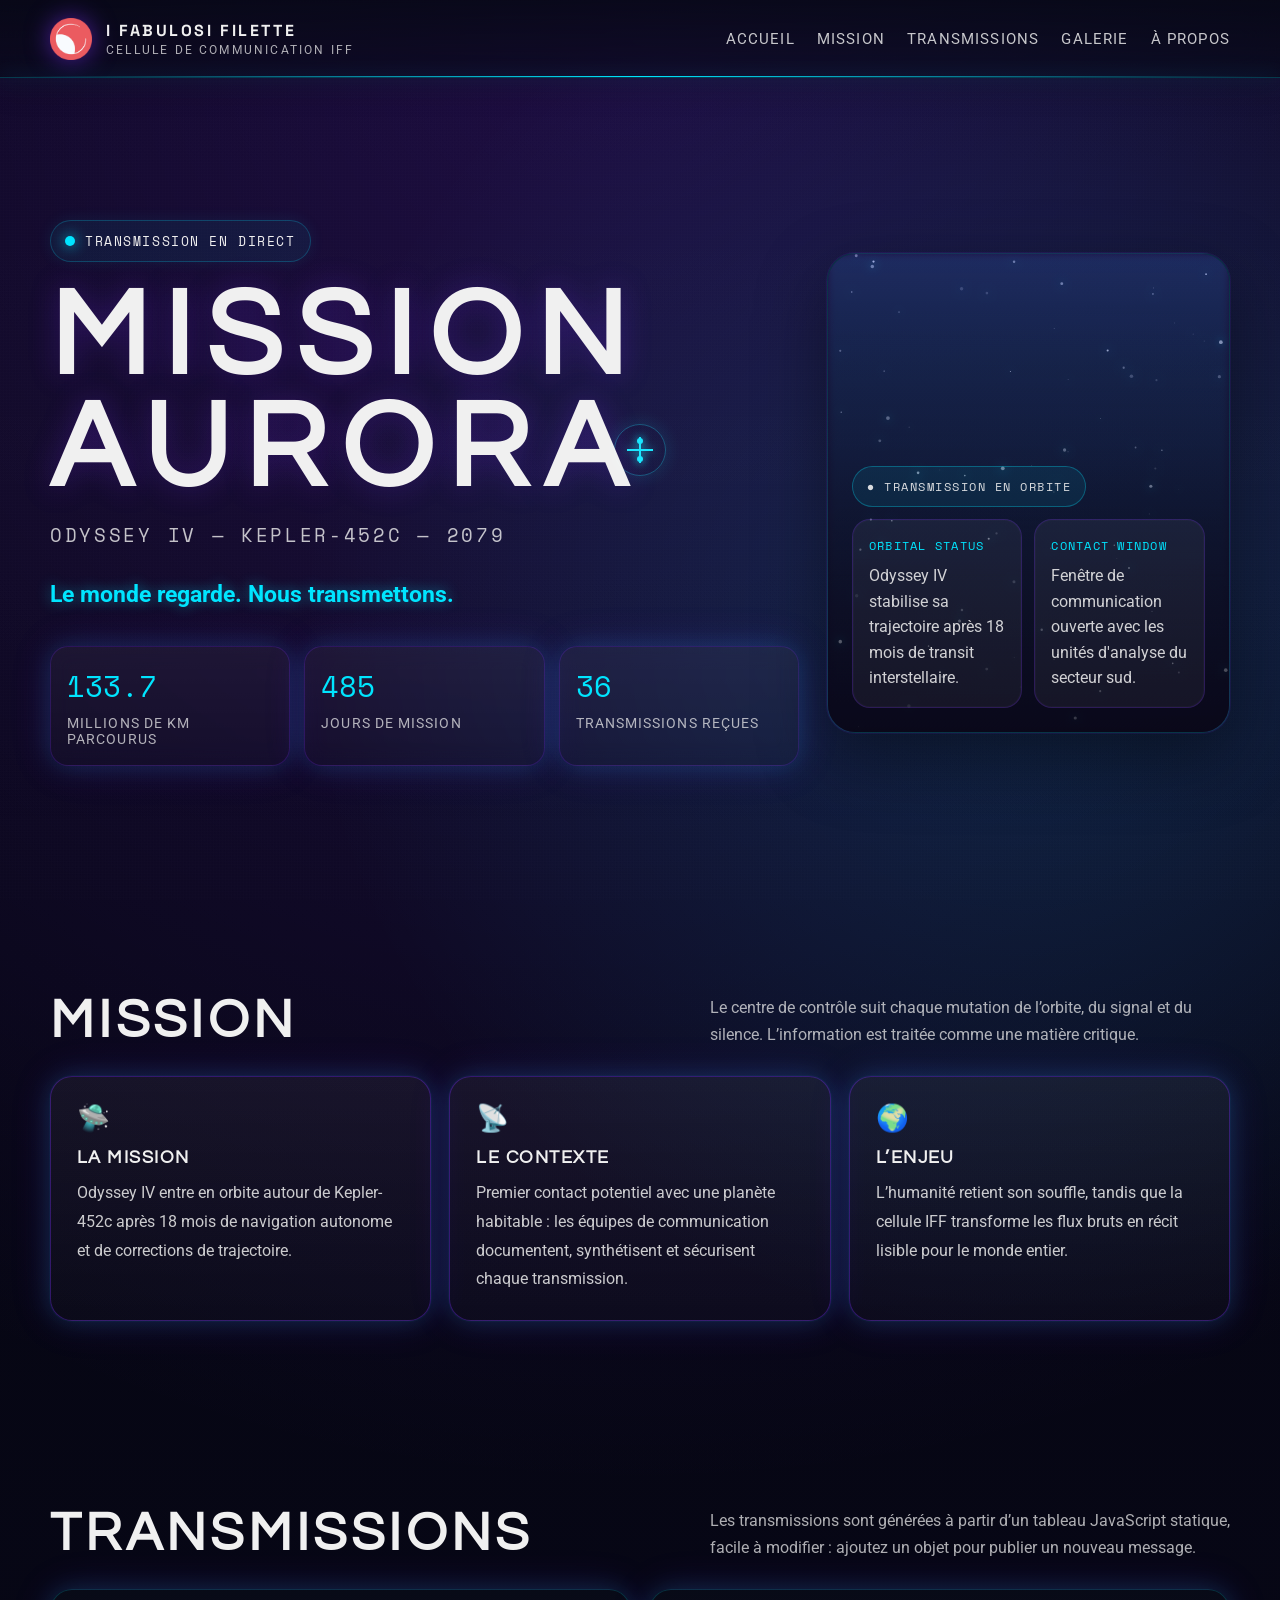
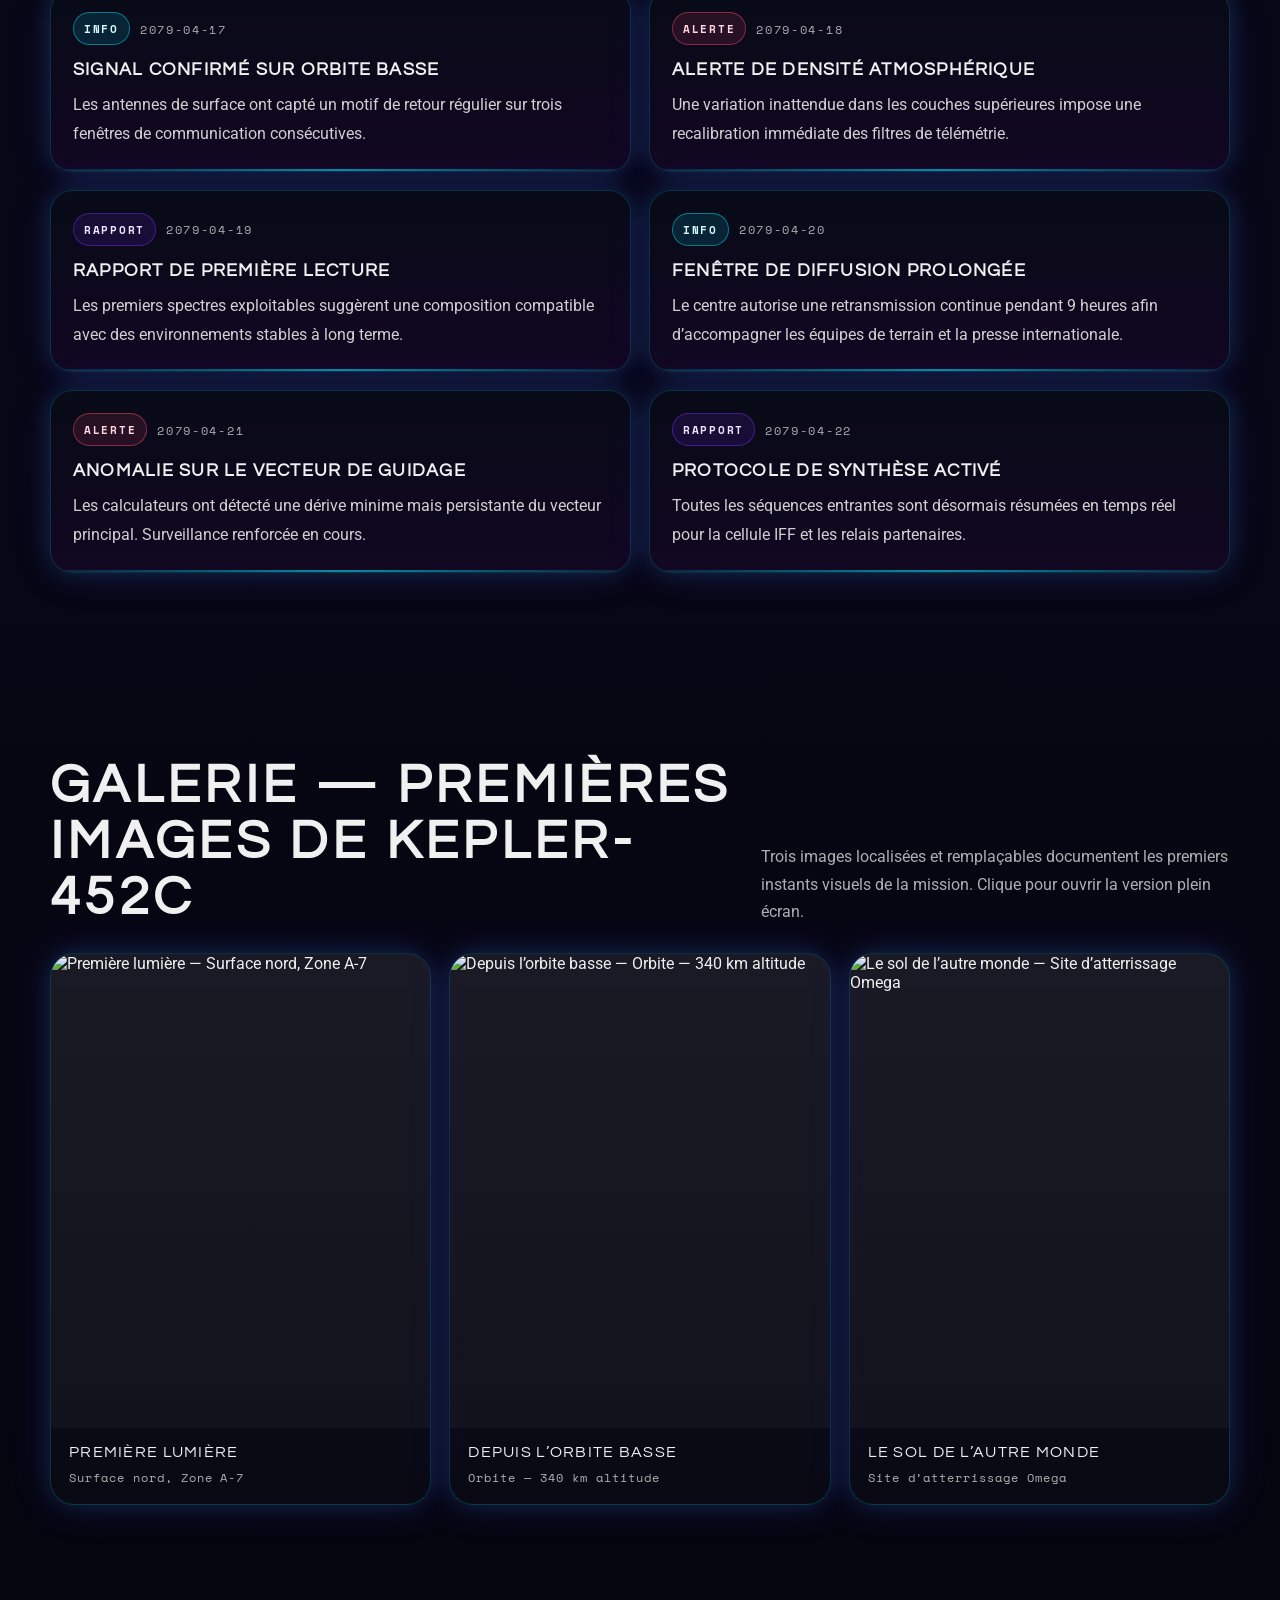
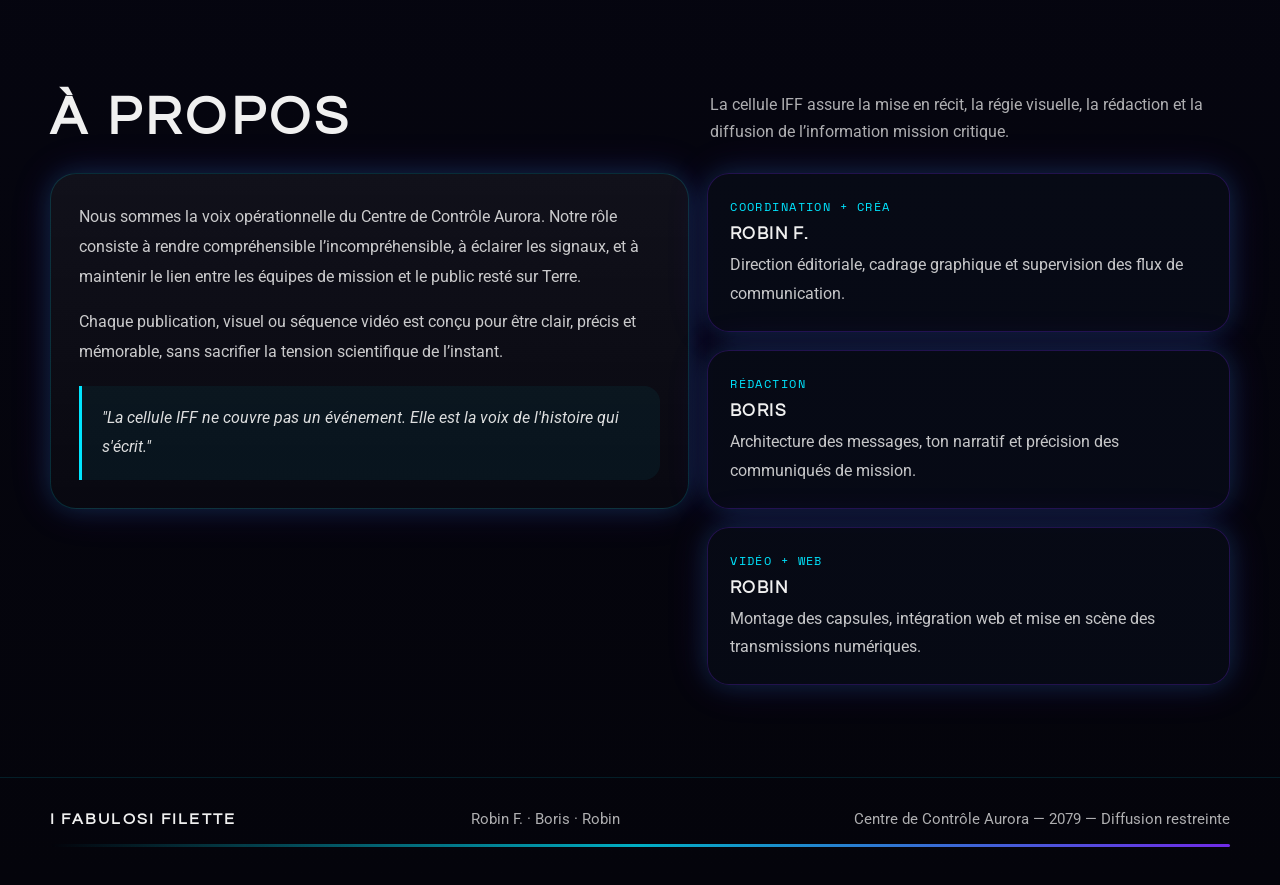
==== index.html @ 8ef279e8 "feat: ajouter une galerie d'images avec lightbox et tooltip" ====
<!DOCTYPE html>
<html lang="fr">
<head>
  <meta charset="UTF-8" />
  <meta name="viewport" content="width=device-width, initial-scale=1.0" />
  <title>I Fabulosi Filette | Cellule IFF</title>
  <meta name="description" content="Site officiel de la cellule IFF du Centre de Contrôle Aurora — Mission Odyssey IV, 2079." />
  <link rel="preconnect" href="https://fonts.googleapis.com" />
  <link rel="preconnect" href="https://fonts.gstatic.com" crossorigin />
  <link href="https://fonts.googleapis.com/css2?family=Roboto:wght@400;500;700;900&family=Space+Grotesk:wght@400;500;700&family=Space+Mono:wght@400;700&family=Questrial&display=swap" rel="stylesheet" />
  <link rel="stylesheet" href="style.css" />
  <link rel="icon" href="assets/logo_jaune.png" />
</head>
<body>
  <div class="ambient-orbits" aria-hidden="true"></div>
  <div class="cursor" aria-hidden="true"><div class="cursor-ring"></div><span></span></div>
  <div class="gallery-tooltip" id="galleryTooltip" aria-hidden="true"></div>

  <header class="site-header">
    <div class="container header-inner">
      <a class="brand" href="#accueil" aria-label="Retour à l'accueil">
        <img class="brand-logo" src="assets/logo_rose.png" alt="" aria-hidden="true" />
        <div class="brand-text">
          <strong>I Fabulosi Filette</strong>
          <span>Cellule de communication IFF</span>
        </div>
      </a>

      <button class="menu-toggle" id="menuToggle" aria-expanded="false" aria-controls="siteNav" aria-label="Ouvrir le menu">
        <span></span>
      </button>

      <nav class="nav" id="siteNav">
        <a href="#accueil">Accueil</a>
        <a href="#mission">Mission</a>
        <a href="#transmissions">Transmissions</a>
        <a href="#galerie">Galerie</a>
        <a href="#apropos">À propos</a>
      </nav>
    </div>
  </header>

  <main class="page">
    <section class="hero" id="accueil">
      <div class="container hero-grid">
        <div class="hero-copy scroll-reveal">
          <div class="eyebrow"><span class="live-dot" aria-hidden="true"></span> Transmission en direct</div>
          <h1>Mission Aurora</h1>
          <div class="hero-subtitle">Odyssey IV — Kepler-452c — 2079</div>
          <p class="typewriter"><strong id="typewriter">Le monde regarde. Nous transmettons.</strong></p>

          <div class="hero-stats" aria-label="Statistiques de mission">
            <article class="stat">
              <span class="value" data-count="142.8">0</span>
              <div class="label">Millions de km parcourus</div>
            </article>
            <article class="stat">
              <span class="value" data-count="518">0</span>
              <div class="label">Jours de mission</div>
            </article>
            <article class="stat">
              <span class="value" data-count="38">0</span>
              <div class="label">Transmissions reçues</div>
            </article>
          </div>
        </div>

        <aside class="hero-panel scroll-reveal" aria-label="Visualisation de mission">
          <canvas id="starsCanvas"></canvas>
          <div class="panel-overlay">
            <div class="panel-chip">● Transmission en orbite</div>
            <div class="panel-grid">
              <div class="panel-card">
                <span class="mini">ORBITAL STATUS</span>
                <p>Odyssey IV stabilise sa trajectoire après 18 mois de transit interstellaire.</p>
              </div>
              <div class="panel-card">
                <span class="mini">CONTACT WINDOW</span>
                <p>Fenêtre de communication ouverte avec les unités d'analyse du secteur sud.</p>
              </div>
            </div>
          </div>
        </aside>
      </div>
    </section>

    <section class="section" id="mission">
      <div class="container scroll-reveal">
        <div class="section-heading">
          <h2>Mission</h2>
          <p>Le centre de contrôle suit chaque mutation de l’orbite, du signal et du silence. L’information est traitée comme une matière critique.</p>
        </div>

        <div class="card-grid">
          <article class="card">
            <span class="icon" aria-hidden="true">🛸</span>
            <h3>La mission</h3>
            <p>Odyssey IV entre en orbite autour de Kepler-452c après 18 mois de navigation autonome et de corrections de trajectoire.</p>
          </article>
          <article class="card">
            <span class="icon" aria-hidden="true">📡</span>
            <h3>Le contexte</h3>
            <p>Premier contact potentiel avec une planète habitable : les équipes de communication documentent, synthétisent et sécurisent chaque transmission.</p>
          </article>
          <article class="card">
            <span class="icon" aria-hidden="true">🌍</span>
            <h3>L’enjeu</h3>
            <p>L’humanité retient son souffle, tandis que la cellule IFF transforme les flux bruts en récit lisible pour le monde entier.</p>
          </article>
        </div>
      </div>
    </section>

    <section class="section" id="transmissions">
      <div class="container scroll-reveal">
        <div class="section-heading">
          <h2>Transmissions</h2>
          <p>Les transmissions sont générées à partir d’un tableau JavaScript statique, facile à modifier : ajoutez un objet pour publier un nouveau message.</p>
        </div>

        <div class="transmissions-wrap" id="transmissionsList"></div>
      </div>
    </section>

    <section class="section" id="galerie">
      <div class="container scroll-reveal">
        <div class="section-heading">
          <h2>GALERIE — Premières images de Kepler-452c</h2>
          <p>Trois images localisées et remplaçables documentent les premiers instants visuels de la mission. Clique pour ouvrir la version plein écran.</p>
        </div>

        <div class="gallery-grid" id="galleryGrid"></div>
      </div>
    </section>

    <section class="section" id="apropos">
      <div class="container scroll-reveal">
        <div class="section-heading">
          <h2>À propos</h2>
          <p>La cellule IFF assure la mise en récit, la régie visuelle, la rédaction et la diffusion de l’information mission critique.</p>
        </div>

        <div class="about-grid">
          <div class="about-copy">
            <p>Nous sommes la voix opérationnelle du Centre de Contrôle Aurora. Notre rôle consiste à rendre compréhensible l’incompréhensible, à éclairer les signaux, et à maintenir le lien entre les équipes de mission et le public resté sur Terre.</p>
            <p>Chaque publication, visuel ou séquence vidéo est conçu pour être clair, précis et mémorable, sans sacrifier la tension scientifique de l’instant.</p>
            <div class="quote">"La cellule IFF ne couvre pas un événement. Elle est la voix de l'histoire qui s'écrit."</div>
          </div>

          <div class="member-grid">
            <article class="member">
              <span class="role">Coordination + Créa</span>
              <h3>Robin F.</h3>
              <p>Direction éditoriale, cadrage graphique et supervision des flux de communication.</p>
            </article>
            <article class="member">
              <span class="role">Rédaction</span>
              <h3>Boris</h3>
              <p>Architecture des messages, ton narratif et précision des communiqués de mission.</p>
            </article>
            <article class="member">
              <span class="role">Vidéo + Web</span>
              <h3>Robin</h3>
              <p>Montage des capsules, intégration web et mise en scène des transmissions numériques.</p>
            </article>
          </div>
        </div>
      </div>
    </section>

    <footer class="footer">
      <div class="container footer-inner">
        <strong>I Fabulosi Filette</strong>
        <p>Robin F. · Boris · Robin</p>
        <p>Centre de Contrôle Aurora — 2079 — Diffusion restreinte</p>
      </div>
      <div class="container"><div class="scanline" aria-hidden="true"></div></div>
    </footer>
  </main>

  <div class="lightbox" id="lightbox" aria-hidden="true" role="dialog" aria-modal="true" aria-label="Visionneuse de galerie">
    <button class="lightbox-close" id="lightboxClose" type="button" aria-label="Fermer la galerie">×</button>
    <button class="lightbox-nav lightbox-prev" id="lightboxPrev" type="button" aria-label="Image précédente">‹</button>
    <figure class="lightbox-content">
      <img id="lightboxImage" alt="" />
      <figcaption>
        <div class="lightbox-title" id="lightboxTitle"></div>
        <div class="lightbox-meta" id="lightboxMeta"></div>
      </figcaption>
    </figure>
    <button class="lightbox-nav lightbox-next" id="lightboxNext" type="button" aria-label="Image suivante">›</button>
  </div>

  <script src="script.js"></script>
</body>
</html>
---- style.css ----
:root {
  --bg: #050510;
  --bg-alt: #1a0a2e;
  --violet: #7b2fff;
  --cyan: #00e5ff;
  --red: #ff4d6d;
  --text: #f0f0f0;
  --muted: rgba(240, 240, 240, 0.72);
  --glass: rgba(10, 12, 28, 0.56);
  --border: rgba(123, 47, 255, 0.38);
  --shadow: 0 0 24px rgba(0, 229, 255, 0.14), 0 0 42px rgba(123, 47, 255, 0.16);
  --radius: 22px;
  --header-h: 78px;
  --font-title: "Quilon Regular", "Questrial", sans-serif;
  --font-hero: "Space Grotesk", sans-serif;
  --font-mono: "Space Mono", monospace;
  --font-body: "Roboto", sans-serif;
}

* {
  box-sizing: border-box;
}

html {
  scroll-behavior: smooth;
  scrollbar-color: rgba(255, 255, 255, 0.9) transparent;
  scrollbar-width: thin;
}

html::-webkit-scrollbar {
  width: 10px;
  height: 10px;
}

html::-webkit-scrollbar-track {
  background: transparent;
}

html::-webkit-scrollbar-thumb {
  background: rgba(255, 255, 255, 0.9);
  border-radius: 999px;
  border: 2px solid rgba(5, 5, 16, 0.55);
}

html::-webkit-scrollbar-thumb:hover {
  background: rgba(255, 255, 255, 1);
}

html.is-idle {
  scrollbar-color: transparent transparent;
}

html.is-idle::-webkit-scrollbar {
  width: 0;
  height: 0;
}

body {
  margin: 0;
  color: var(--text);
  font-family: var(--font-body);
  background:
    radial-gradient(circle at top, rgba(123, 47, 255, 0.22), transparent 36%),
    radial-gradient(circle at 80% 15%, rgba(0, 229, 255, 0.14), transparent 20%),
    linear-gradient(180deg, #050510 0%, #070716 46%, #04040b 100%);
  min-height: 100vh;
  overflow-x: hidden;
}

body::before {
  content: "";
  position: fixed;
  inset: 0;
  pointer-events: none;
  background-image: linear-gradient(rgba(255, 255, 255, 0.02) 1px, transparent 1px), linear-gradient(90deg, rgba(255, 255, 255, 0.02) 1px, transparent 1px);
  background-size: 100% 3px, 3px 100%;
  opacity: 0.12;
  mix-blend-mode: screen;
  z-index: 0;
}

body::after {
  content: "";
  position: fixed;
  inset: 0;
  pointer-events: none;
  background: linear-gradient(180deg, transparent 0%, rgba(255,255,255,0.025) 50%, transparent 100%);
  animation: scanline 8s linear infinite;
  opacity: 0.45;
  z-index: 1;
}

@keyframes scanline {
  from { transform: translateY(-24%); }
  to { transform: translateY(24%); }
}

a, button {
  color: inherit;
  font: inherit;
}

html,
body,
a,
button,
[role="button"],
input,
textarea,
select,
.gallery-card {
  cursor: none;
}

button {
  border: 0;
  background: none;
  cursor: pointer;
}

.page {
  position: relative;
  z-index: 2;
}

.ambient-orbits {
  position: fixed;
  inset: 0;
  pointer-events: none;
  overflow: hidden;
  z-index: 1;
}

.ambient-orbit {
  position: absolute;
  border-radius: 50%;
  border: 1px solid rgba(255, 255, 255, 0.2);
  background: radial-gradient(circle at 35% 35%, rgba(255, 255, 255, 0.95), rgba(123, 47, 255, 0.55) 45%, rgba(0, 229, 255, 0.16) 72%, transparent 74%);
  box-shadow: 0 0 24px rgba(255, 255, 255, 0.14), inset 0 0 16px rgba(255, 255, 255, 0.1);
  opacity: 0;
  transform: scale(0.6);
  transition: opacity 0.7s ease, transform 0.7s ease;
  animation: orbitDrift 12s ease-in-out infinite;
}

@keyframes orbitDrift {
  0%, 100% { transform: translateY(0) scale(0.94); }
  50% { transform: translateY(-14px) scale(1); }
}

.ambient-orbit.is-visible {
  opacity: 0.9;
  transform: scale(1);
}

.ambient-orbit.left {
  left: -6vw;
}

.ambient-orbit.right {
  right: -6vw;
}

.brand-logo {
  width: 42px;
  height: 42px;
  object-fit: contain;
  display: block;
  filter: drop-shadow(0 0 12px rgba(123, 47, 255, 0.55));
  flex: none;
}

.container {
  width: min(1180px, calc(100% - 32px));
  margin: 0 auto;
}

.site-header {
  position: fixed;
  top: 0;
  left: 0;
  right: 0;
  z-index: 20;
  height: var(--header-h);
  background: linear-gradient(180deg, rgba(6, 8, 20, 0.85), rgba(6, 8, 20, 0.55));
  backdrop-filter: blur(18px);
  border-bottom: 1px solid rgba(0, 229, 255, 0.22);
  box-shadow: 0 10px 30px rgba(0, 0, 0, 0.18);
}

.site-header::after {
  content: "";
  position: absolute;
  left: 0;
  right: 0;
  bottom: 0;
  height: 1px;
  background: linear-gradient(90deg, transparent, var(--cyan), transparent);
  box-shadow: 0 0 18px rgba(0, 229, 255, 0.6);
}

.header-inner {
  height: 100%;
  display: flex;
  align-items: center;
  justify-content: space-between;
  gap: 18px;
}

.brand {
  display: inline-flex;
  align-items: center;
  gap: 14px;
  text-decoration: none;
  min-width: 0;
}

.brand-mark {
  width: 42px;
  height: 42px;
  border-radius: 50%;
  display: grid;
  place-items: center;
  position: relative;
  background: radial-gradient(circle, rgba(0, 229, 255, 0.24), rgba(123, 47, 255, 0.2));
  box-shadow: var(--shadow);
  border: 1px solid rgba(0, 229, 255, 0.42);
  flex: none;
}

.brand-mark::before,
.brand-mark::after {
  content: "";
  position: absolute;
  background: var(--cyan);
  border-radius: 999px;
  box-shadow: 0 0 12px rgba(0, 229, 255, 0.72);
}

.brand-mark::before {
  width: 18px;
  height: 2px;
}

.brand-mark::after {
  width: 2px;
  height: 18px;
}

.brand-text {
  display: flex;
  flex-direction: column;
  gap: 2px;
  min-width: 0;
}

.brand-text strong {
  font-family: var(--font-hero);
  font-size: 1rem;
  letter-spacing: 0.16em;
  text-transform: uppercase;
  white-space: nowrap;
}

.brand-text span {
  font-size: 0.76rem;
  color: var(--muted);
  letter-spacing: 0.18em;
  text-transform: uppercase;
  white-space: nowrap;
}

.nav {
  display: flex;
  align-items: center;
  gap: 22px;
}

.nav a {
  text-decoration: none;
  color: rgba(240, 240, 240, 0.82);
  font-size: 0.92rem;
  letter-spacing: 0.08em;
  text-transform: uppercase;
  position: relative;
  padding: 8px 0;
}

.nav a::after {
  content: "";
  position: absolute;
  left: 0;
  bottom: 2px;
  width: 100%;
  height: 1px;
  transform: scaleX(0);
  transform-origin: left;
  background: linear-gradient(90deg, var(--cyan), var(--violet));
  transition: transform 0.25s ease;
}

.nav a:hover::after,
.nav a:focus-visible::after {
  transform: scaleX(1);
}

.nav a:hover,
.nav a:focus-visible {
  color: var(--text);
}

.menu-toggle {
  display: none;
  width: 46px;
  height: 46px;
  border-radius: 14px;
  border: 1px solid rgba(0, 229, 255, 0.22);
  background: rgba(255, 255, 255, 0.04);
  position: relative;
  flex: none;
}

.menu-toggle span,
.menu-toggle span::before,
.menu-toggle span::after {
  position: absolute;
  left: 50%;
  width: 18px;
  height: 2px;
  margin-left: -9px;
  background: var(--text);
  border-radius: 999px;
  transition: transform 0.25s ease, opacity 0.25s ease, top 0.25s ease;
}

.menu-toggle span { top: 50%; transform: translateY(-50%); }
.menu-toggle span::before { content: ""; top: -6px; }
.menu-toggle span::after { content: ""; top: 6px; }

.menu-toggle[aria-expanded="true"] span { background: transparent; }
.menu-toggle[aria-expanded="true"] span::before { top: 0; transform: rotate(45deg); }
.menu-toggle[aria-expanded="true"] span::after { top: 0; transform: rotate(-45deg); }

main {
  padding-top: var(--header-h);
}

section {
  position: relative;
}

.hero {
  min-height: calc(100vh - var(--header-h));
  display: grid;
  align-items: center;
  padding: 48px 0 40px;
  overflow: hidden;
}

.hero-grid {
  display: grid;
  grid-template-columns: minmax(0, 1.3fr) minmax(280px, 0.7fr);
  gap: 28px;
  align-items: center;
}

.hero-copy {
  position: relative;
  padding: 18px 0;
}

.eyebrow {
  display: inline-flex;
  align-items: center;
  gap: 10px;
  padding: 10px 14px;
  border-radius: 999px;
  border: 1px solid rgba(0, 229, 255, 0.22);
  background: rgba(0, 229, 255, 0.06);
  box-shadow: 0 0 16px rgba(0, 229, 255, 0.08);
  font-family: var(--font-mono);
  font-size: 0.82rem;
  letter-spacing: 0.12em;
  text-transform: uppercase;
}

.live-dot {
  width: 10px;
  height: 10px;
  border-radius: 50%;
  background: var(--cyan);
  box-shadow: 0 0 14px rgba(0, 229, 255, 0.9);
  animation: pulse 1.2s infinite;
}

@keyframes pulse {
  0%, 100% { transform: scale(0.95); opacity: 0.7; }
  50% { transform: scale(1.15); opacity: 1; }
}

h1 {
  margin: 20px 0 14px;
  font-family: var(--font-title);
  font-size: clamp(3.5rem, 11vw, 7.6rem);
  line-height: 0.92;
  letter-spacing: 0.12em;
  text-transform: uppercase;
  text-wrap: balance;
  text-shadow: 0 0 30px rgba(123, 47, 255, 0.26);
}

.hero-subtitle {
  font-family: var(--font-mono);
  font-size: clamp(0.95rem, 2.2vw, 1.2rem);
  color: rgba(240, 240, 240, 0.8);
  letter-spacing: 0.14em;
  text-transform: uppercase;
}

.typewriter {
  margin: 26px 0 0;
  max-width: 620px;
  font-size: clamp(1.1rem, 2vw, 1.45rem);
  line-height: 1.7;
  color: rgba(240, 240, 240, 0.92);
}

.typewriter strong {
  color: var(--cyan);
  text-shadow: 0 0 14px rgba(0, 229, 255, 0.45);
}

.hero-stats {
  display: grid;
  grid-template-columns: repeat(3, minmax(0, 1fr));
  gap: 14px;
  margin-top: 32px;
}

.stat {
  padding: 18px 16px;
  border-radius: 18px;
  background: linear-gradient(180deg, rgba(255,255,255,0.05), rgba(255,255,255,0.02));
  border: 1px solid rgba(123, 47, 255, 0.22);
  box-shadow: var(--shadow);
  backdrop-filter: blur(10px);
}

.stat .value {
  font-family: var(--font-mono);
  font-size: clamp(1.3rem, 3vw, 1.8rem);
  color: var(--cyan);
  margin-bottom: 8px;
  display: block;
}

.stat .label {
  font-size: 0.85rem;
  color: var(--muted);
  text-transform: uppercase;
  letter-spacing: 0.08em;
}

.hero-panel {
  position: relative;
  min-height: 480px;
  border-radius: 28px;
  overflow: hidden;
  border: 1px solid rgba(0, 229, 255, 0.18);
  background: linear-gradient(180deg, rgba(8, 9, 21, 0.82), rgba(26, 10, 46, 0.74));
  box-shadow: 0 0 0 1px rgba(123, 47, 255, 0.1), 0 24px 70px rgba(0, 0, 0, 0.4);
}

.hero-panel canvas {
  position: absolute;
  inset: 0;
  width: 100%;
  height: 100%;
}

.panel-overlay {
  position: absolute;
  inset: 0;
  display: grid;
  align-content: end;
  padding: 24px;
  background: linear-gradient(180deg, transparent 0%, rgba(5, 5, 16, 0.16) 40%, rgba(5,5,16,0.72) 100%);
}

.panel-chip {
  justify-self: start;
  padding: 10px 14px;
  border-radius: 999px;
  background: rgba(0, 229, 255, 0.08);
  border: 1px solid rgba(0, 229, 255, 0.3);
  font-family: var(--font-mono);
  text-transform: uppercase;
  letter-spacing: 0.12em;
  font-size: 0.78rem;
  color: rgba(240, 240, 240, 0.9);
  margin-bottom: 12px;
}

.panel-grid {
  display: grid;
  grid-template-columns: repeat(2, minmax(0, 1fr));
  gap: 12px;
}

.panel-card {
  border-radius: 18px;
  padding: 16px;
  background: rgba(255, 255, 255, 0.05);
  border: 1px solid rgba(123, 47, 255, 0.22);
  box-shadow: inset 0 0 0 1px rgba(255,255,255,0.02);
}

.panel-card .mini {
  font-family: var(--font-mono);
  font-size: 0.78rem;
  color: var(--cyan);
  display: block;
  margin-bottom: 8px;
  letter-spacing: 0.1em;
}

.panel-card p {
  margin: 0;
  line-height: 1.6;
  color: rgba(240, 240, 240, 0.86);
}

.section {
  padding: 92px 0;
}

.section-heading {
  display: flex;
  align-items: end;
  justify-content: space-between;
  gap: 20px;
  margin-bottom: 28px;
}

.section-heading h2 {
  margin: 0;
  font-family: var(--font-title);
  font-size: clamp(2rem, 5vw, 3.4rem);
  letter-spacing: 0.08em;
  text-transform: uppercase;
}

.section-heading p {
  margin: 0;
  max-width: 520px;
  color: var(--muted);
  line-height: 1.7;
}

.gallery-grid {
  display: grid;
  gap: 18px;
  grid-template-columns: repeat(3, minmax(0, 1fr));
}

.gallery-card {
  text-decoration: none;
  color: inherit;
  display: block;
  border-radius: 24px;
  overflow: hidden;
  border: 1px solid rgba(0, 229, 255, 0.18);
  background: linear-gradient(180deg, rgba(255,255,255,0.05), rgba(255,255,255,0.02));
  box-shadow: var(--shadow);
  transition: transform 0.28s ease, border-color 0.28s ease, box-shadow 0.28s ease;
}

.gallery-card.is-magnetic {
  will-change: transform;
}

.gallery-card:hover {
  transform: translateY(-6px);
  border-color: rgba(0, 229, 255, 0.52);
  box-shadow: 0 0 0 1px rgba(0, 229, 255, 0.14), 0 22px 42px rgba(0, 229, 255, 0.1), 0 20px 50px rgba(123, 47, 255, 0.22);
}

.gallery-media {
  position: relative;
  aspect-ratio: 4 / 5;
  overflow: hidden;
  background: rgba(255, 255, 255, 0.03);
}

.gallery-media img {
  width: 100%;
  height: 100%;
  object-fit: cover;
  display: block;
  transform: scale(1);
  transition: transform 0.4s ease;
}

.gallery-card:hover .gallery-media img {
  transform: scale(1.05);
}

.gallery-caption {
  padding: 16px 18px 18px;
}

.gallery-short {
  display: block;
  font-family: var(--font-title);
  letter-spacing: 0.08em;
  text-transform: uppercase;
  font-size: 1rem;
  margin-bottom: 8px;
}

.gallery-mini {
  font-family: var(--font-mono);
  font-size: 0.76rem;
  letter-spacing: 0.08em;
  color: rgba(240, 240, 240, 0.72);
  line-height: 1.5;
}

.gallery-tooltip {
  position: fixed;
  left: 0;
  top: 0;
  z-index: 75;
  pointer-events: none;
  padding: 10px 12px;
  border-radius: 14px;
  border: 1px solid rgba(0, 229, 255, 0.28);
  background: rgba(5, 5, 16, 0.9);
  color: var(--text);
  font-family: var(--font-mono);
  font-size: 0.72rem;
  letter-spacing: 0.1em;
  text-transform: uppercase;
  box-shadow: 0 0 22px rgba(0, 229, 255, 0.16), 0 0 32px rgba(123, 47, 255, 0.14);
  opacity: 0;
  transform: translate(14px, 14px) scale(0.96);
  transition: opacity 0.18s ease, transform 0.18s ease;
  white-space: nowrap;
}

.gallery-tooltip::before {
  content: "";
  position: absolute;
  left: 12px;
  top: 50%;
  width: 8px;
  height: 8px;
  transform: translateY(-50%) rotate(45deg);
  background: rgba(5, 5, 16, 0.9);
  border-left: 1px solid rgba(0, 229, 255, 0.28);
  border-bottom: 1px solid rgba(0, 229, 255, 0.28);
}

.gallery-tooltip.is-visible {
  opacity: 1;
  transform: translate(14px, 14px) scale(1);
}

.lightbox {
  position: fixed;
  inset: 0;
  z-index: 80;
  background: rgba(3, 4, 10, 0.92);
  backdrop-filter: blur(10px);
  display: grid;
  grid-template-columns: 72px minmax(0, 1fr) 72px;
  align-items: center;
  gap: 12px;
  padding: 18px;
  opacity: 0;
  pointer-events: none;
  transition: opacity 0.22s ease;
}

.lightbox.is-open {
  opacity: 1;
  pointer-events: auto;
}

.lightbox::before {
  content: "";
  position: absolute;
  inset: 0;
  background:
    radial-gradient(circle at 20% 20%, rgba(0, 229, 255, 0.08), transparent 22%),
    radial-gradient(circle at 80% 30%, rgba(123, 47, 255, 0.1), transparent 24%);
  pointer-events: none;
}

.lightbox-content {
  position: relative;
  margin: 0;
  justify-self: center;
  width: min(100%, 980px);
  max-height: 92vh;
  display: grid;
  gap: 14px;
  z-index: 1;
}

.lightbox-content img {
  width: 100%;
  max-height: 76vh;
  object-fit: contain;
  display: block;
  border-radius: 24px;
  border: 1px solid rgba(0, 229, 255, 0.18);
  background: rgba(5, 5, 16, 0.92);
  box-shadow: 0 0 40px rgba(0, 0, 0, 0.45);
}

.lightbox-content figcaption {
  padding: 0 8px;
  color: var(--text);
}

.lightbox-title {
  font-family: var(--font-title);
  text-transform: uppercase;
  letter-spacing: 0.08em;
  font-size: clamp(1.3rem, 3vw, 2rem);
  margin-bottom: 8px;
}

.lightbox-meta {
  font-family: var(--font-mono);
  color: rgba(240, 240, 240, 0.84);
  line-height: 1.7;
  white-space: pre-line;
}

.lightbox-close,
.lightbox-nav {
  position: relative;
  z-index: 1;
  width: 56px;
  height: 56px;
  border-radius: 999px;
  border: 1px solid rgba(255, 255, 255, 0.16);
  background: rgba(255, 255, 255, 0.06);
  color: var(--text);
  display: grid;
  place-items: center;
  font-size: 2rem;
  line-height: 1;
  box-shadow: var(--shadow);
  transition: transform 0.2s ease, border-color 0.2s ease, background 0.2s ease;
}

.lightbox-close:hover,
.lightbox-nav:hover {
  transform: scale(1.05);
  border-color: rgba(0, 229, 255, 0.5);
  background: rgba(0, 229, 255, 0.12);
}

.lightbox-close {
  position: absolute;
  top: 18px;
  right: 18px;
  width: 48px;
  height: 48px;
  font-size: 2.1rem;
}

.lightbox-prev {
  justify-self: end;
}

.lightbox-next {
  justify-self: start;
}

.card-grid {
  display: grid;
  gap: 18px;
  grid-template-columns: repeat(3, minmax(0, 1fr));
}

.card {
  position: relative;
  padding: 26px;
  border-radius: var(--radius);
  background: linear-gradient(180deg, rgba(255,255,255,0.05), rgba(255,255,255,0.02));
  border: 1px solid rgba(123, 47, 255, 0.34);
  box-shadow: 0 0 0 1px rgba(0, 229, 255, 0.04), var(--shadow);
  overflow: hidden;
  transition: transform 0.28s ease, border-color 0.28s ease, box-shadow 0.28s ease;
}

.card::before {
  content: "";
  position: absolute;
  inset: 0;
  background: radial-gradient(circle at top right, rgba(0, 229, 255, 0.12), transparent 34%);
  opacity: 0;
  transition: opacity 0.28s ease;
}

.card:hover {
  transform: translateY(-6px);
  border-color: rgba(0, 229, 255, 0.4);
  box-shadow: 0 0 0 1px rgba(0, 229, 255, 0.12), 0 20px 42px rgba(0, 229, 255, 0.08), 0 20px 50px rgba(123, 47, 255, 0.24);
}

.card:hover::before {
  opacity: 1;
}

.card .icon {
  font-size: 1.65rem;
  margin-bottom: 14px;
  display: inline-block;
}

.card h3 {
  margin: 0 0 12px;
  font-family: var(--font-title);
  letter-spacing: 0.08em;
  text-transform: uppercase;
  font-size: 1.15rem;
}

.card p {
  margin: 0;
  line-height: 1.8;
  color: rgba(240, 240, 240, 0.84);
}

.transmissions-wrap {
  display: grid;
  gap: 18px;
  grid-template-columns: repeat(2, minmax(0, 1fr));
}

.transmission {
  padding: 22px;
  border-radius: 22px;
  border: 1px solid rgba(0, 229, 255, 0.18);
  background: linear-gradient(180deg, rgba(9, 12, 24, 0.88), rgba(20, 8, 36, 0.86));
  box-shadow: var(--shadow);
  position: relative;
  overflow: hidden;
  transition: transform 0.28s ease, border-color 0.28s ease;
}

.transmission:hover {
  transform: translateY(-4px);
  border-color: rgba(0, 229, 255, 0.42);
}

.transmission::after {
  content: "";
  position: absolute;
  inset: auto -12% 0 -12%;
  height: 2px;
  background: linear-gradient(90deg, transparent, rgba(0, 229, 255, 0.85), transparent);
  opacity: 0.7;
}

.meta-line {
  display: flex;
  flex-wrap: wrap;
  gap: 10px;
  align-items: center;
  margin-bottom: 16px;
  font-family: var(--font-mono);
  font-size: 0.76rem;
  letter-spacing: 0.14em;
  text-transform: uppercase;
  color: rgba(240, 240, 240, 0.7);
}

.badge {
  padding: 7px 10px;
  border-radius: 999px;
  border: 1px solid transparent;
  font-size: 0.7rem;
  font-weight: 700;
}

.badge.alert {
  color: #ffd6de;
  border-color: rgba(255, 77, 109, 0.45);
  background: rgba(255, 77, 109, 0.12);
}

.badge.info {
  color: #d3fbff;
  border-color: rgba(0, 229, 255, 0.45);
  background: rgba(0, 229, 255, 0.12);
}

.badge.report {
  color: #f0e5ff;
  border-color: rgba(123, 47, 255, 0.45);
  background: rgba(123, 47, 255, 0.12);
}

.transmission h3 {
  margin: 0 0 12px;
  font-family: var(--font-title);
  letter-spacing: 0.07em;
  text-transform: uppercase;
  font-size: 1.1rem;
}

.transmission p {
  margin: 0;
  line-height: 1.8;
  color: rgba(240, 240, 240, 0.86);
}

.about-grid {
  display: grid;
  gap: 18px;
  grid-template-columns: minmax(0, 1.1fr) minmax(0, 0.9fr);
  align-items: start;
}

.about-copy {
  padding: 28px;
  border-radius: 26px;
  background: linear-gradient(180deg, rgba(255,255,255,0.05), rgba(255,255,255,0.02));
  border: 1px solid rgba(0, 229, 255, 0.16);
  box-shadow: var(--shadow);
}

.about-copy p {
  margin: 0 0 16px;
  color: rgba(240, 240, 240, 0.84);
  line-height: 1.85;
}

.quote {
  margin-top: 20px;
  padding: 18px 20px;
  border-left: 3px solid var(--cyan);
  border-radius: 0 16px 16px 0;
  background: rgba(0, 229, 255, 0.05);
  font-style: italic;
  color: rgba(240, 240, 240, 0.92);
  line-height: 1.8;
}

.member-grid {
  display: grid;
  gap: 18px;
}

.member {
  padding: 22px;
  border-radius: 22px;
  background: rgba(8, 12, 24, 0.76);
  border: 1px solid rgba(123, 47, 255, 0.24);
  box-shadow: var(--shadow);
}

.member .role {
  display: inline-block;
  margin-bottom: 10px;
  font-family: var(--font-mono);
  font-size: 0.75rem;
  letter-spacing: 0.12em;
  text-transform: uppercase;
  color: var(--cyan);
}

.member h3 {
  margin: 0 0 8px;
  font-family: var(--font-title);
  letter-spacing: 0.08em;
  text-transform: uppercase;
  font-size: 1.08rem;
}

.member p {
  margin: 0;
  color: rgba(240, 240, 240, 0.82);
  line-height: 1.8;
}

.footer {
  padding: 26px 0 38px;
  border-top: 1px solid rgba(0, 229, 255, 0.12);
  position: relative;
}

.footer-inner {
  display: flex;
  align-items: center;
  justify-content: space-between;
  gap: 18px;
  flex-wrap: wrap;
  padding-top: 6px;
}

.footer strong {
  font-family: var(--font-title);
  letter-spacing: 0.14em;
  text-transform: uppercase;
}

.footer p {
  margin: 0;
  color: var(--muted);
  font-size: 0.94rem;
}

.footer .scanline {
  margin-top: 16px;
  height: 3px;
  border-radius: 999px;
  background: linear-gradient(90deg, transparent, rgba(0, 229, 255, 0.76), rgba(123, 47, 255, 0.9), rgba(0, 229, 255, 0.76), transparent);
  animation: footerScan 3.6s linear infinite;
  background-size: 200% 100%;
}

@keyframes footerScan {
  from { background-position: 0% 0%; }
  to { background-position: 200% 0%; }
}

.scroll-reveal {
  opacity: 0;
  transform: translateY(26px);
  transition: opacity 0.7s ease, transform 0.7s ease;
}

.scroll-reveal.is-visible {
  opacity: 1;
  transform: translateY(0);
}

.cursor {
  position: fixed;
  left: 0;
  top: 0;
  width: 32px;
  height: 32px;
  pointer-events: none;
  z-index: 50;
  transform: translate(-50%, -50%);
  transition: transform 0.08s linear, filter 0.2s ease;
  mix-blend-mode: screen;
}

.cursor::before,
.cursor::after,
.cursor span::before,
.cursor span::after {
  content: "";
  position: absolute;
  left: 50%;
  top: 50%;
  background: var(--cyan);
  box-shadow: 0 0 10px rgba(0, 229, 255, 0.8);
  transform-origin: center;
}

.cursor::before {
  width: 26px;
  height: 2px;
  transform: translate(-50%, -50%);
}

.cursor::after {
  width: 2px;
  height: 26px;
  transform: translate(-50%, -50%);
}

.cursor span::before,
.cursor span::after {
  width: 6px;
  height: 6px;
  border-radius: 50%;
  transform: translate(-50%, -50%);
}

.cursor span::before { margin-top: -9px; }
.cursor span::after { margin-top: 9px; }
.cursor.is-hover::before,
.cursor.is-hover::after,
.cursor.is-hover span::before,
.cursor.is-hover span::after {
  background: var(--red);
  box-shadow: 0 0 10px rgba(255, 77, 109, 0.9);
}

.cursor-ring {
  position: absolute;
  inset: -10px;
  border-radius: 50%;
  border: 1px solid rgba(0, 229, 255, 0.34);
  box-shadow: 0 0 18px rgba(0, 229, 255, 0.16);
  opacity: 0.9;
}

.cursor.is-hover .cursor-ring {
  border-color: rgba(255, 77, 109, 0.34);
  box-shadow: 0 0 18px rgba(255, 77, 109, 0.22);
}

.sr-only {
  position: absolute;
  width: 1px;
  height: 1px;
  padding: 0;
  margin: -1px;
  overflow: hidden;
  clip: rect(0, 0, 0, 0);
  white-space: nowrap;
  border: 0;
}

@media (max-width: 980px) {
  .hero-grid,
  .about-grid,
  .gallery-grid,
  .card-grid,
  .transmissions-wrap {
    grid-template-columns: 1fr;
  }

  .hero-panel {
    min-height: 400px;
  }

  .section-heading {
    flex-direction: column;
    align-items: start;
  }
}

@media (max-width: 780px) {
  :root {
    --header-h: 72px;
  }

  .menu-toggle {
    display: inline-flex;
    align-items: center;
    justify-content: center;
  }

  .nav {
    position: absolute;
    top: calc(var(--header-h) - 4px);
    left: 16px;
    right: 16px;
    display: grid;
    gap: 2px;
    padding: 14px;
    border-radius: 22px;
    border: 1px solid rgba(0, 229, 255, 0.18);
    background: rgba(7, 9, 22, 0.94);
    backdrop-filter: blur(18px);
    transform: translateY(-12px) scale(0.98);
    opacity: 0;
    pointer-events: none;
    transition: opacity 0.25s ease, transform 0.25s ease;
  }

  .nav.is-open {
    opacity: 1;
    pointer-events: auto;
    transform: translateY(0) scale(1);
  }

  .nav a {
    padding: 14px 12px;
    border-radius: 14px;
    background: rgba(255, 255, 255, 0.02);
  }

  .hero-stats {
    grid-template-columns: 1fr;
  }

  .panel-grid {
    grid-template-columns: 1fr;
  }

  .lightbox {
    grid-template-columns: 1fr;
    grid-template-rows: auto minmax(0, 1fr) auto;
    justify-items: center;
  }

  .lightbox-prev,
  .lightbox-next {
    position: absolute;
    bottom: 18px;
  }

  .lightbox-prev {
    left: 18px;
    justify-self: start;
  }

  .lightbox-next {
    right: 18px;
    justify-self: end;
  }

  .gallery-tooltip {
    font-size: 0.68rem;
  }
}

@media (prefers-reduced-motion: reduce) {
  html {
    scroll-behavior: auto;
  }

  *,
  *::before,
  *::after {
    animation-duration: 0.01ms !important;
    animation-iteration-count: 1 !important;
    transition-duration: 0.01ms !important;
  }
}
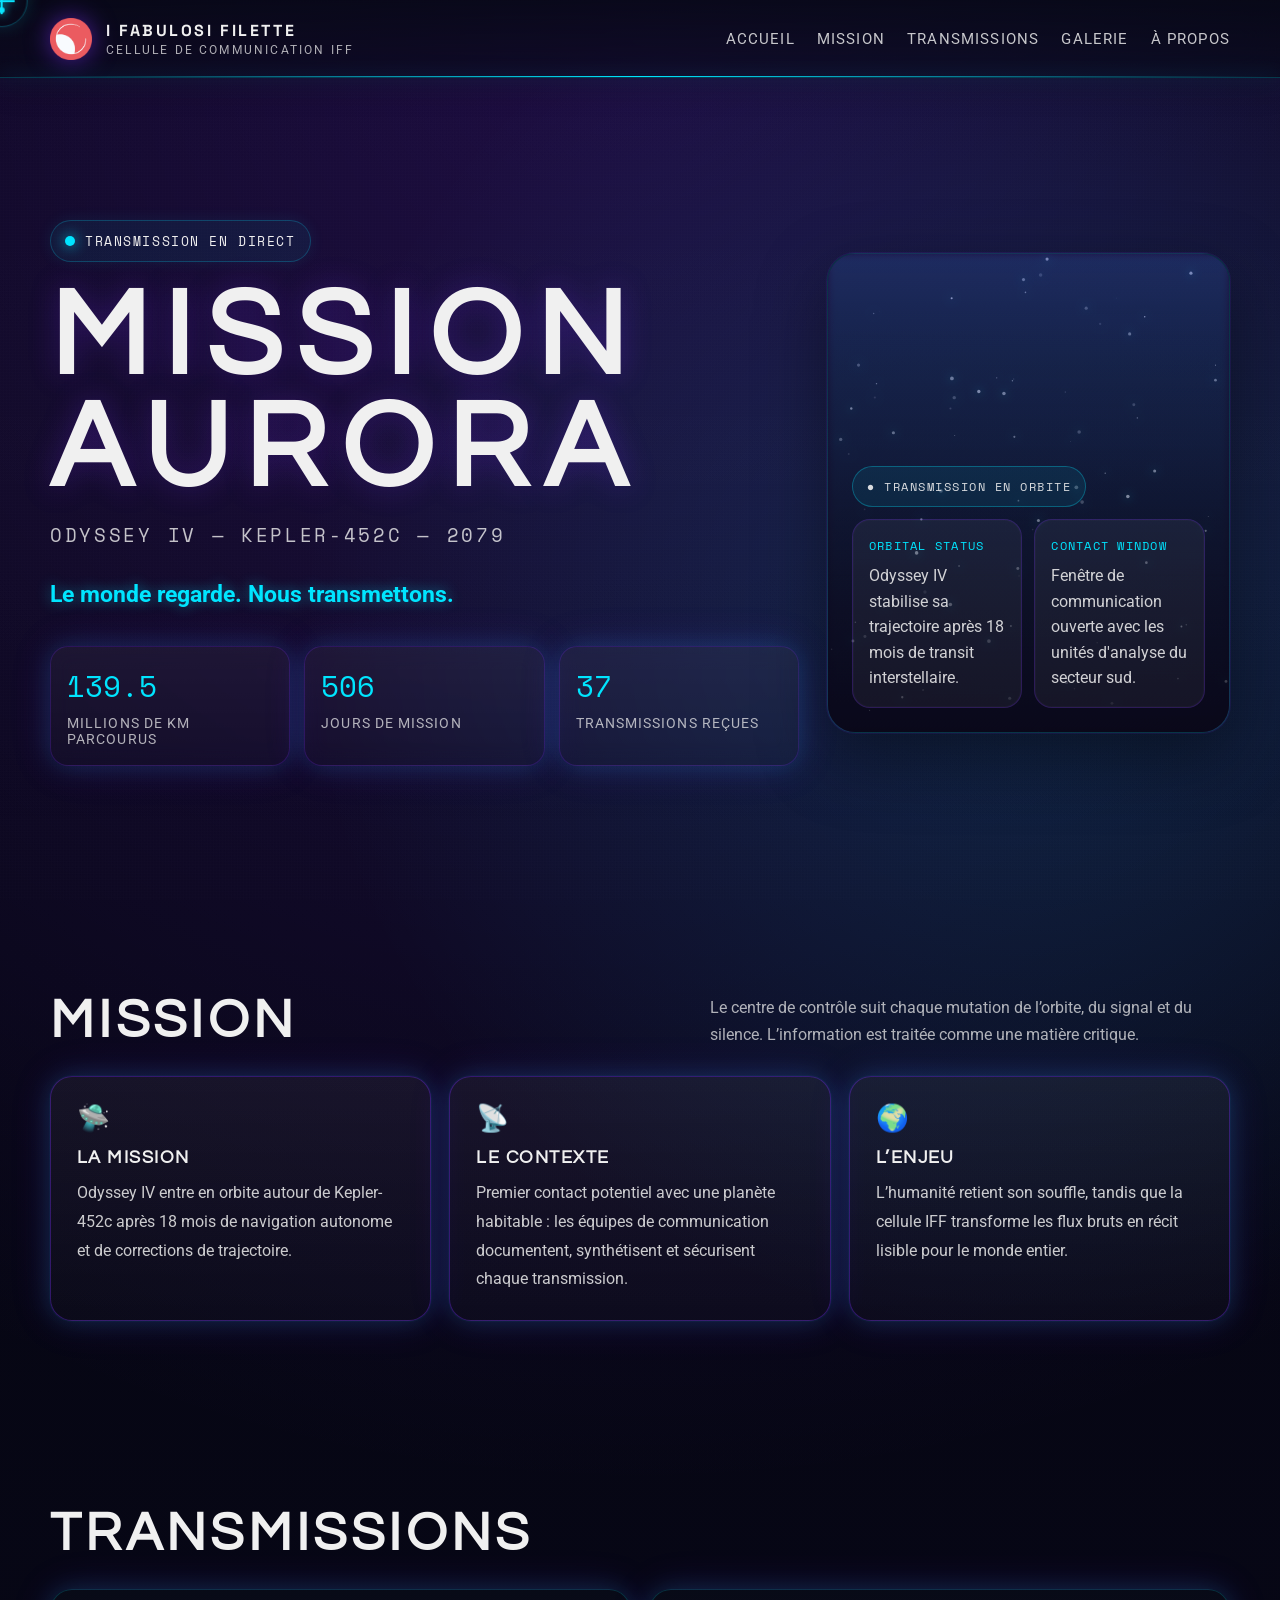
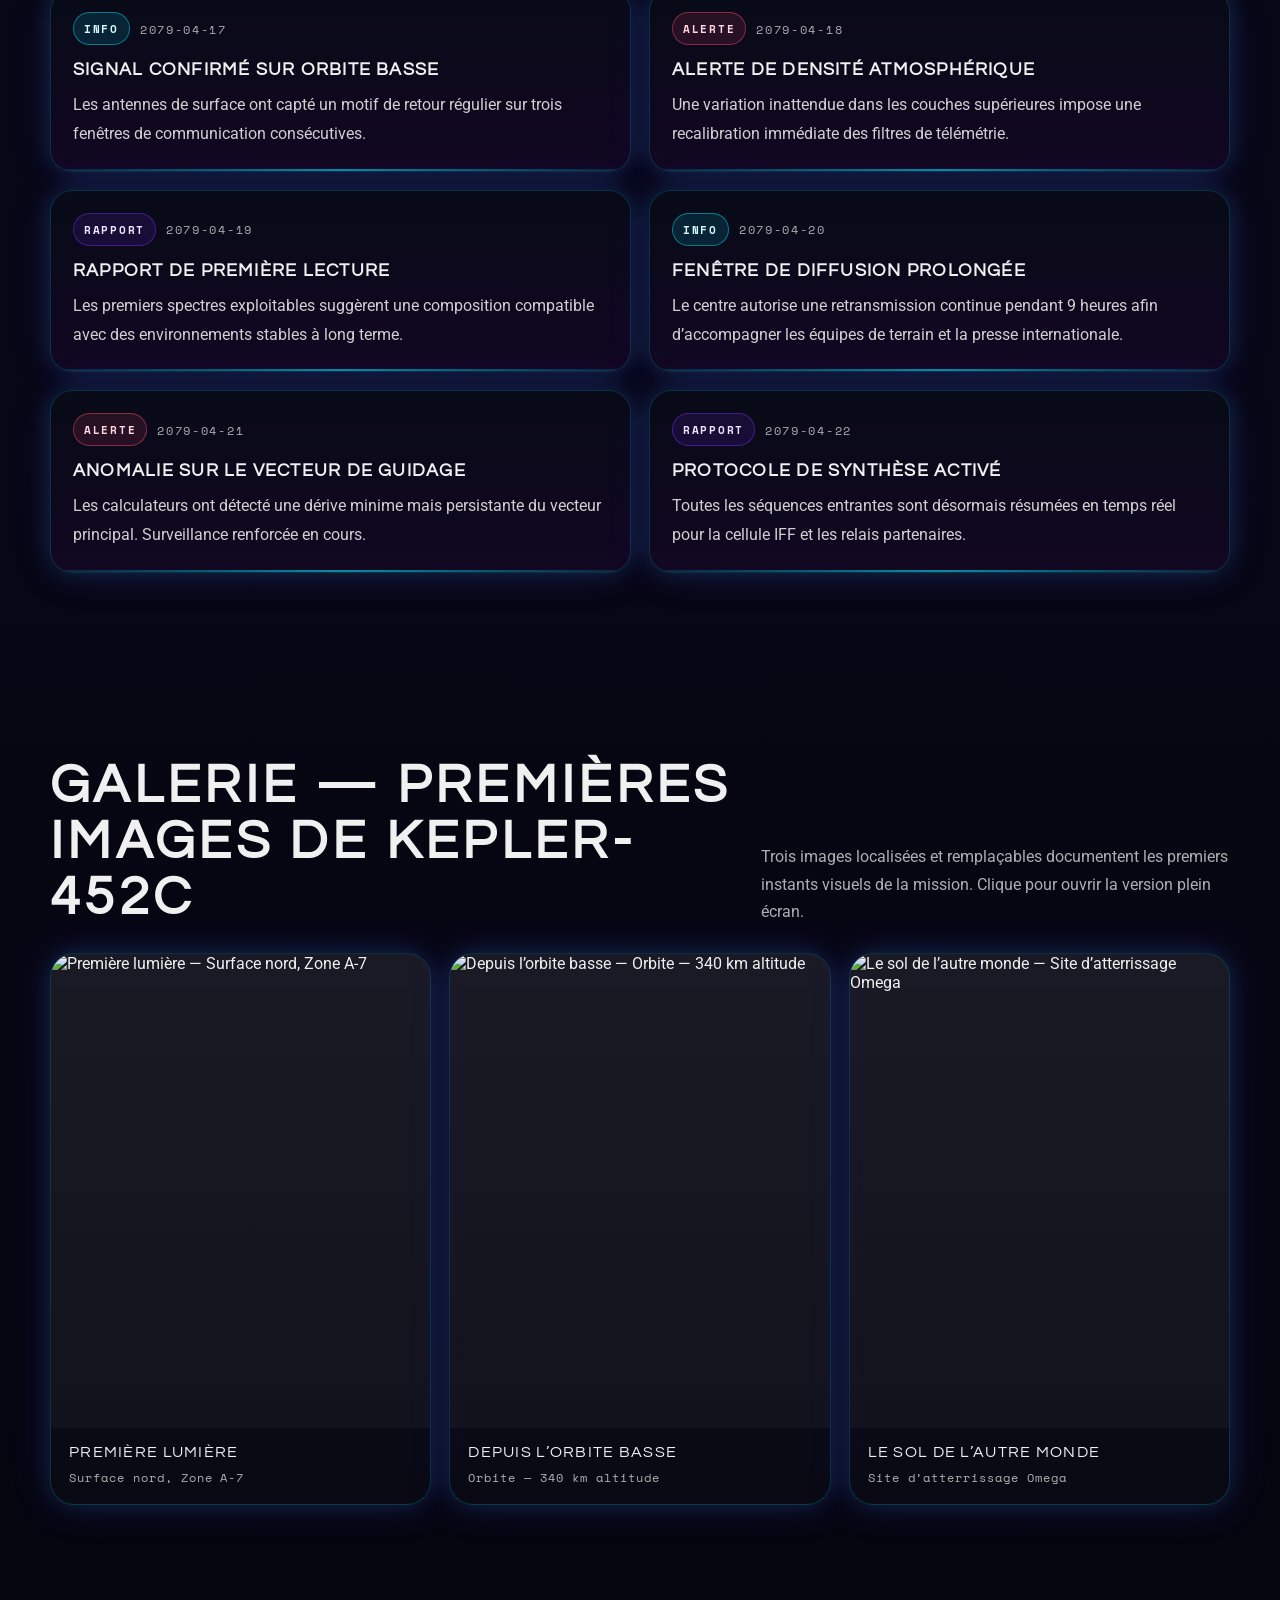
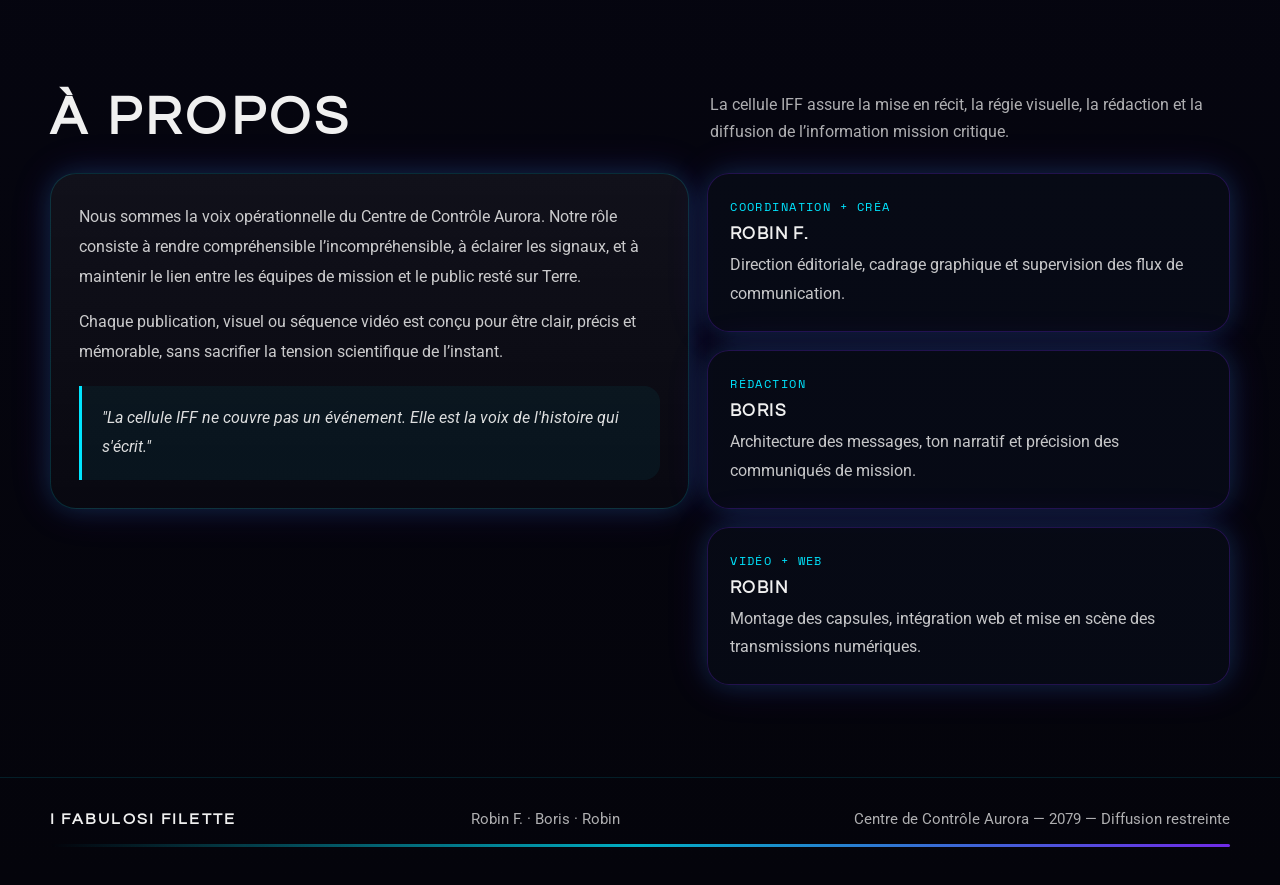
==== commit b62fa9e4: "fix: ajuster les z-index pour améliorer la superposition des éléments" ====
--- a/index.html
+++ b/index.html
@@ -115,7 +115,6 @@
       <div class="container scroll-reveal">
         <div class="section-heading">
           <h2>Transmissions</h2>
-          <p>Les transmissions sont générées à partir d’un tableau JavaScript statique, facile à modifier : ajoutez un objet pour publier un nouveau message.</p>
         </div>
 
         <div class="transmissions-wrap" id="transmissionsList"></div>
--- a/style.css
+++ b/style.css
@@ -630,7 +630,7 @@
   position: fixed;
   left: 0;
   top: 0;
-  z-index: 75;
+  z-index: 995;
   pointer-events: none;
   padding: 10px 12px;
   border-radius: 14px;
@@ -1049,7 +1049,7 @@
   width: 32px;
   height: 32px;
   pointer-events: none;
-  z-index: 50;
+  z-index: 1000;
   transform: translate(-50%, -50%);
   transition: transform 0.08s linear, filter 0.2s ease;
   mix-blend-mode: screen;
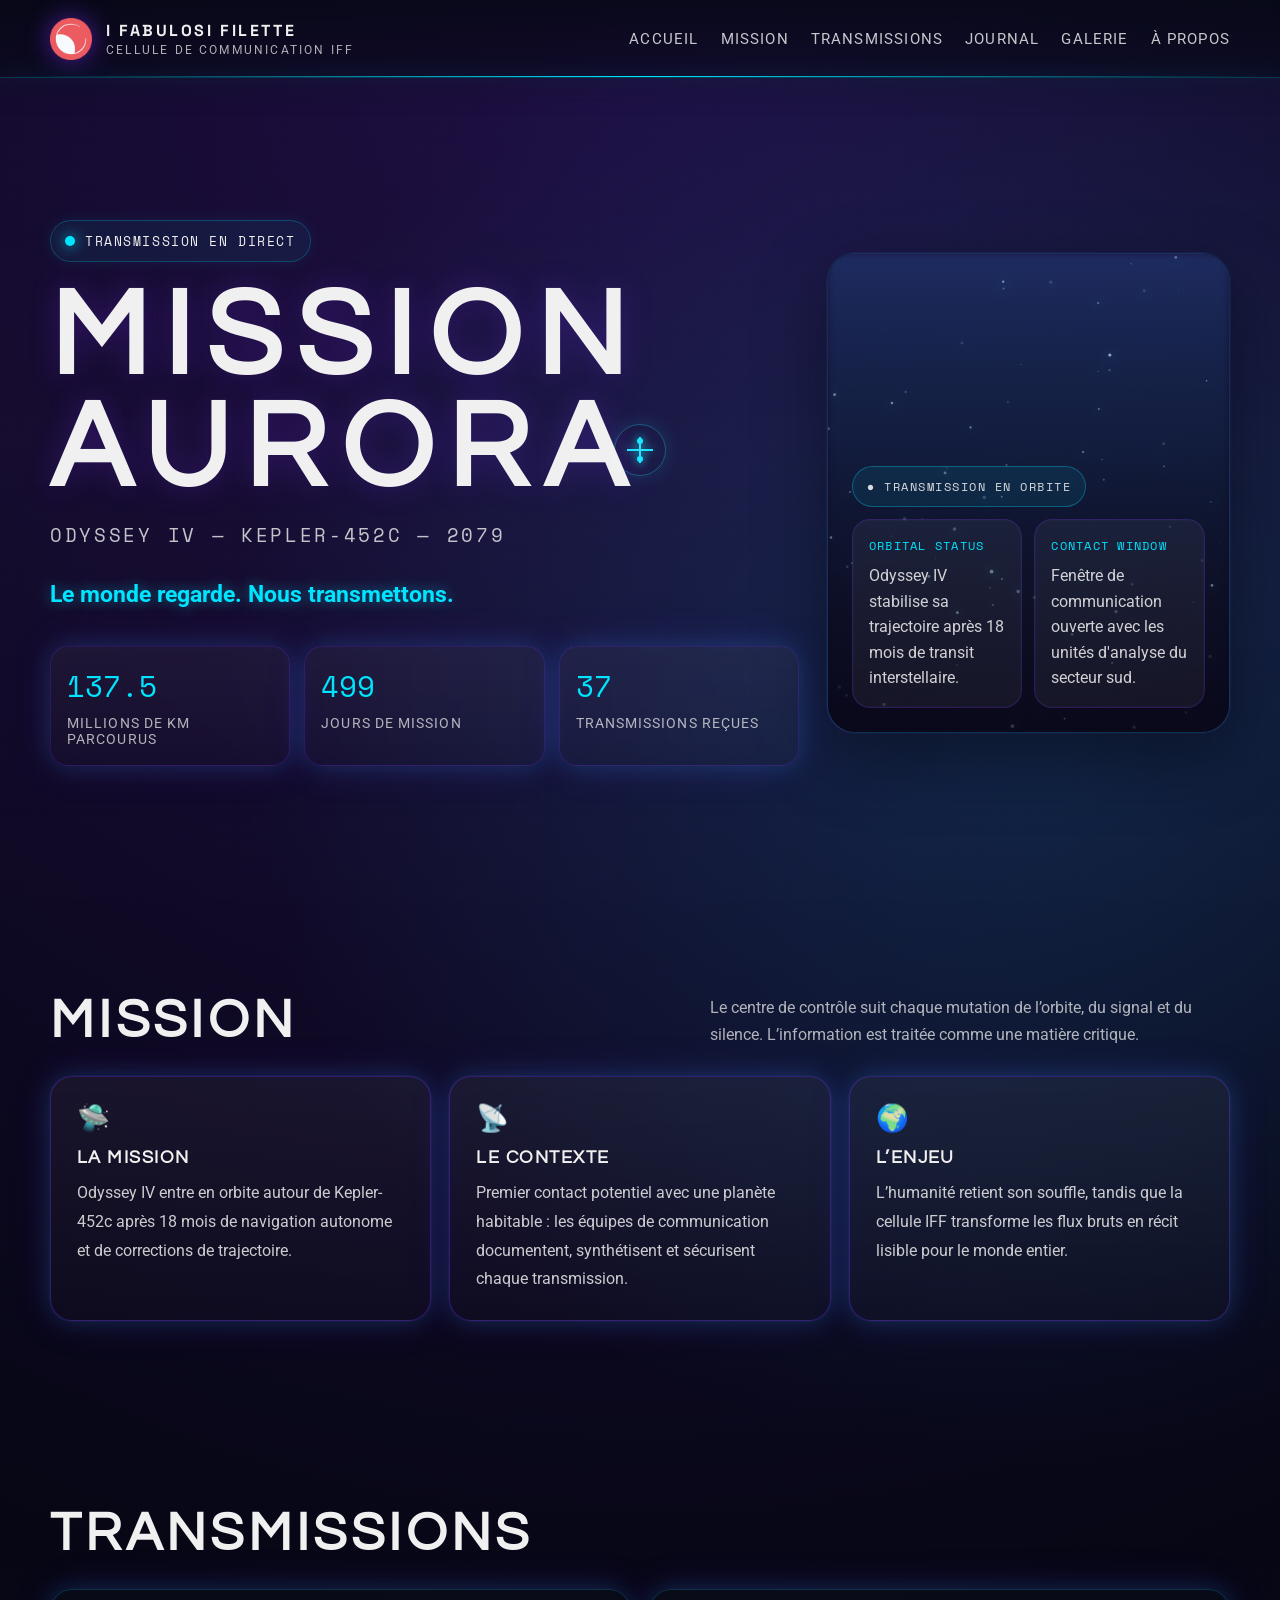
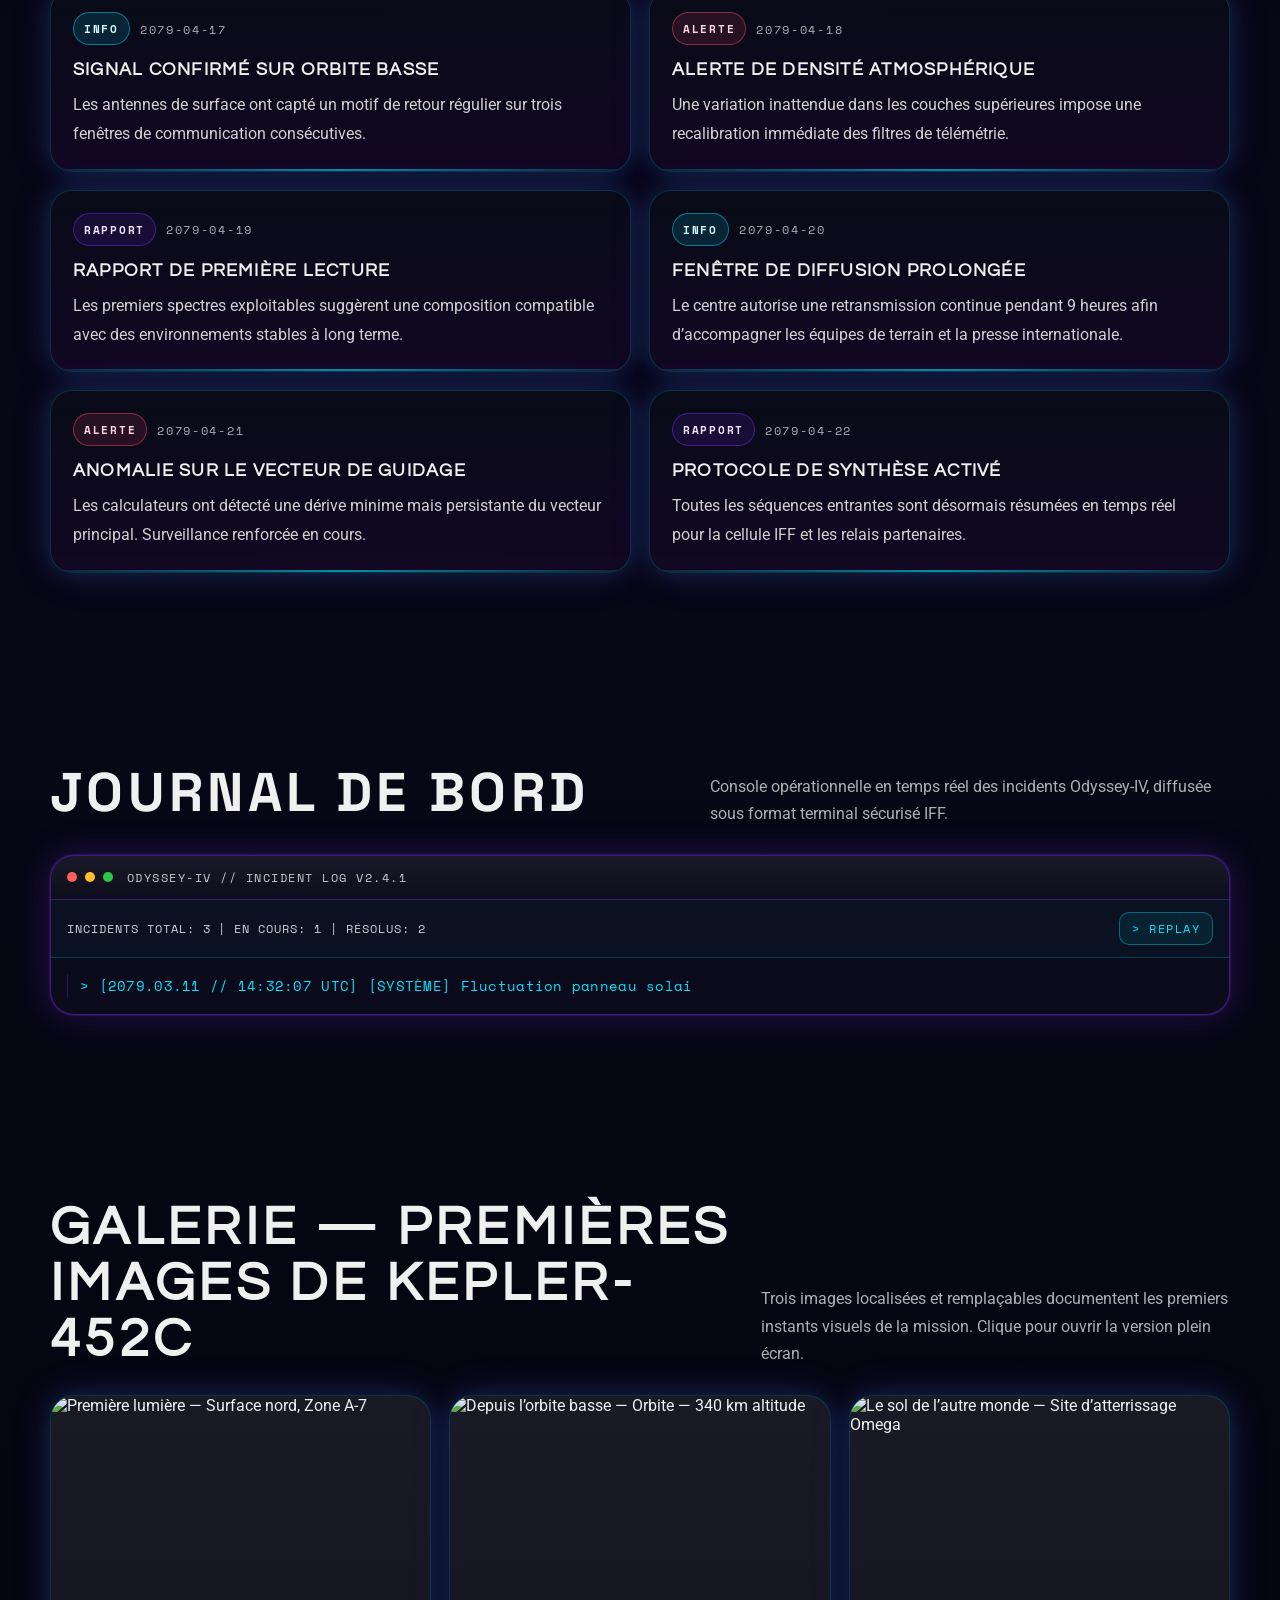
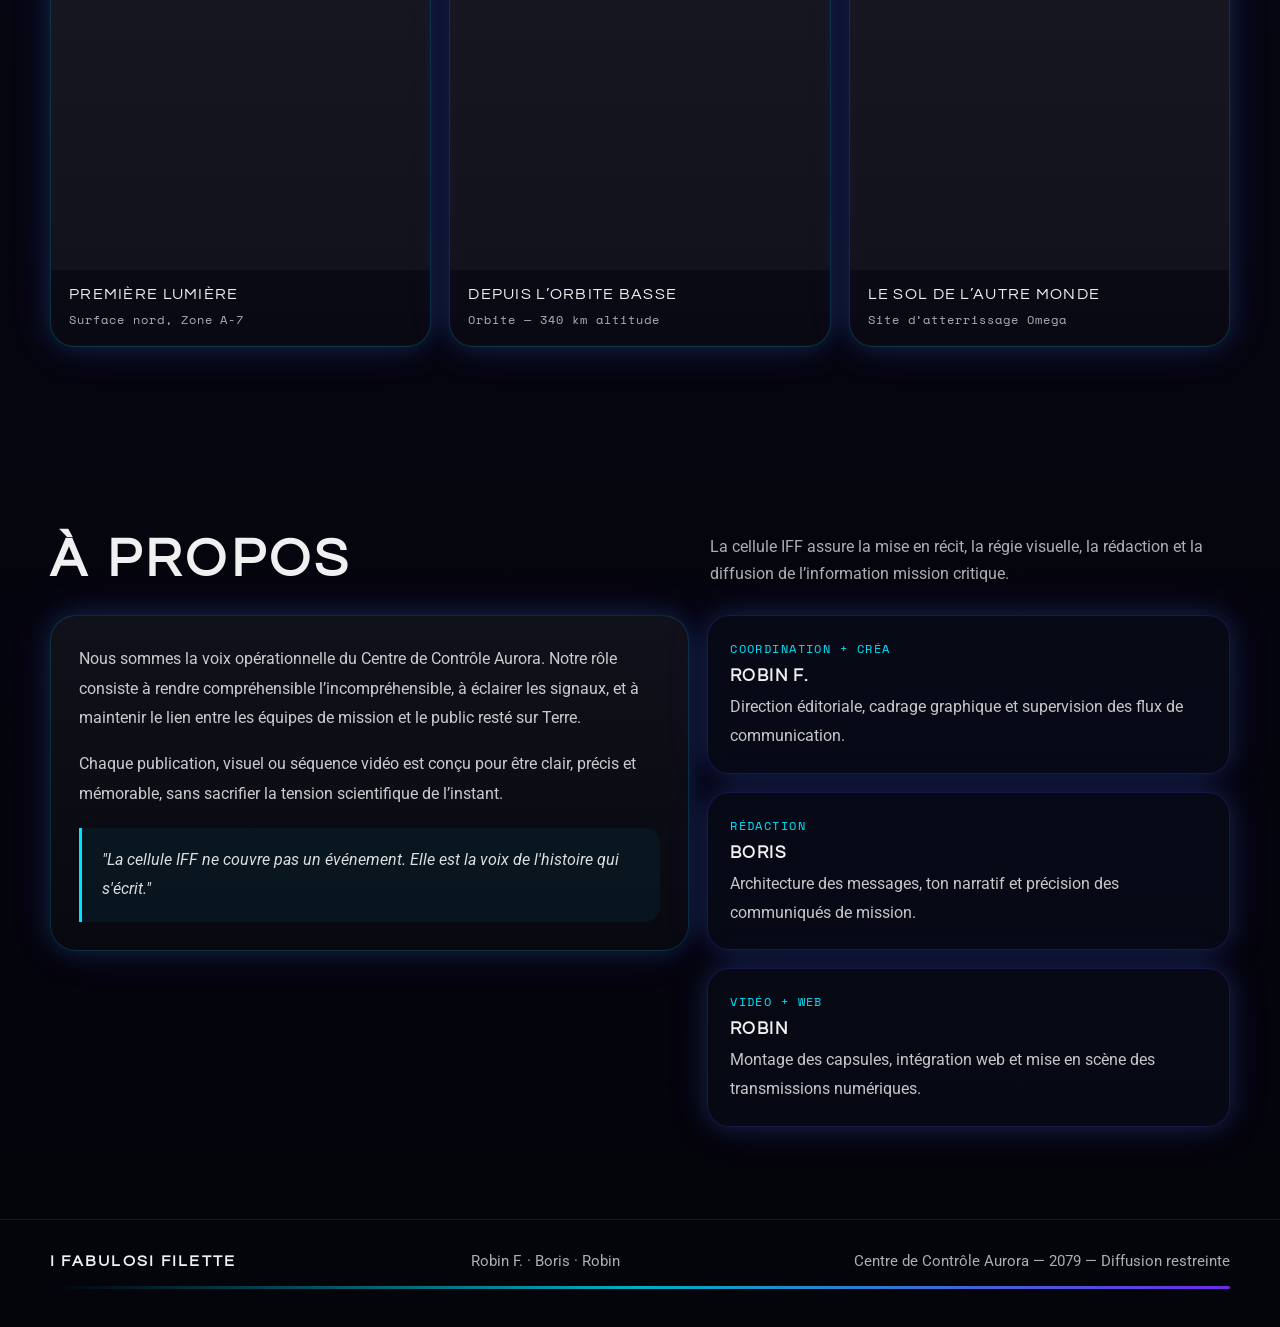
==== commit a23b3dee: "feat: ajouter une section Journal de bord avec des logs d'incidents et des fonctionnalités interacti" ====
--- a/index.html
+++ b/index.html
@@ -34,6 +34,7 @@
         <a href="#accueil">Accueil</a>
         <a href="#mission">Mission</a>
         <a href="#transmissions">Transmissions</a>
+        <a href="#journal">Journal</a>
         <a href="#galerie">Galerie</a>
         <a href="#apropos">À propos</a>
       </nav>
@@ -121,6 +122,37 @@
       </div>
     </section>
 
+    <section class="section" id="journal">
+      <div class="container scroll-reveal">
+        <div class="section-heading">
+          <h2>JOURNAL DE BORD</h2>
+          <p>Console opérationnelle en temps réel des incidents Odyssey-IV, diffusée sous format terminal sécurisé IFF.</p>
+        </div>
+
+        <div class="journal-shell">
+          <div class="journal-header">
+            <div class="journal-dots" aria-hidden="true">
+              <span class="dot dot-red"></span>
+              <span class="dot dot-yellow"></span>
+              <span class="dot dot-green"></span>
+            </div>
+            <div class="journal-title">ODYSSEY-IV // INCIDENT LOG v2.4.1</div>
+          </div>
+
+          <div class="journal-toolbar">
+            <div class="journal-stats" id="journalStats" aria-live="polite">
+              INCIDENTS TOTAL: 0 | EN COURS: 0 | RÉSOLUS: 0
+            </div>
+            <button class="journal-replay" id="journalReplay" type="button">&gt; REPLAY</button>
+          </div>
+
+          <div class="journal-body" id="journalBody">
+            <div class="journal-output" id="journalOutput" aria-live="polite"></div>
+          </div>
+        </div>
+      </div>
+    </section>
+
     <section class="section" id="galerie">
       <div class="container scroll-reveal">
         <div class="section-heading">
--- a/style.css
+++ b/style.css
@@ -557,6 +557,227 @@
   line-height: 1.7;
 }
 
+.journal-shell {
+  border-radius: 24px;
+  border: 1px solid rgba(123, 47, 255, 0.45);
+  background: #0a0a1a;
+  box-shadow: 0 0 0 1px rgba(123, 47, 255, 0.2), 0 0 34px rgba(123, 47, 255, 0.26);
+  overflow: hidden;
+}
+
+#journal .section-heading h2 {
+  font-family: var(--font-hero);
+}
+
+.journal-header {
+  display: flex;
+  align-items: center;
+  gap: 14px;
+  padding: 12px 16px;
+  border-bottom: 1px solid rgba(123, 47, 255, 0.32);
+  background: linear-gradient(180deg, rgba(255,255,255,0.06), rgba(255,255,255,0.01));
+}
+
+.journal-dots {
+  display: inline-flex;
+  align-items: center;
+  gap: 8px;
+}
+
+.dot {
+  width: 10px;
+  height: 10px;
+  border-radius: 50%;
+  display: inline-block;
+}
+
+.dot-red { background: #ff5f57; }
+.dot-yellow { background: #ffbd2e; }
+.dot-green { background: #28ca42; }
+
+.journal-title {
+  font-family: var(--font-mono);
+  font-size: 0.78rem;
+  letter-spacing: 0.12em;
+  color: rgba(240, 240, 240, 0.82);
+  text-transform: uppercase;
+}
+
+.journal-toolbar {
+  display: flex;
+  align-items: center;
+  justify-content: space-between;
+  gap: 12px;
+  padding: 12px 16px;
+  border-bottom: 1px solid rgba(0, 229, 255, 0.2);
+  background: rgba(0, 229, 255, 0.03);
+}
+
+.journal-stats {
+  font-family: var(--font-mono);
+  font-size: 0.76rem;
+  letter-spacing: 0.08em;
+  color: rgba(240, 240, 240, 0.86);
+  text-transform: uppercase;
+}
+
+.journal-replay {
+  border: 1px solid rgba(0, 229, 255, 0.36);
+  color: var(--cyan);
+  background: rgba(0, 229, 255, 0.08);
+  border-radius: 10px;
+  padding: 7px 12px;
+  font-family: var(--font-mono);
+  font-size: 0.75rem;
+  letter-spacing: 0.12em;
+  text-transform: uppercase;
+  transition: border-color 0.2s ease, background 0.2s ease;
+}
+
+.journal-replay:hover {
+  border-color: rgba(0, 229, 255, 0.6);
+  background: rgba(0, 229, 255, 0.16);
+}
+
+.journal-body {
+  position: relative;
+  max-height: 560px;
+  overflow: auto;
+  padding: 16px;
+}
+
+.journal-body::before {
+  content: "";
+  position: absolute;
+  inset: 0;
+  pointer-events: none;
+  background: repeating-linear-gradient(
+    to bottom,
+    rgba(255, 255, 255, 0.02) 0,
+    rgba(255, 255, 255, 0.02) 1px,
+    transparent 1px,
+    transparent 4px
+  );
+  opacity: 0.3;
+  animation: journalScan 10s linear infinite;
+}
+
+@keyframes journalScan {
+  from { transform: translateY(0); }
+  to { transform: translateY(4px); }
+}
+
+.journal-output {
+  position: relative;
+  z-index: 1;
+  display: grid;
+  gap: 14px;
+  font-family: var(--font-mono);
+  color: #9ef8ff;
+}
+
+.log-entry {
+  border-left: 1px solid rgba(123, 47, 255, 0.32);
+  padding-left: 12px;
+}
+
+.log-line {
+  font-size: 0.88rem;
+  line-height: 1.7;
+  letter-spacing: 0.02em;
+  color: #9ef8ff;
+}
+
+.log-main {
+  display: flex;
+  align-items: center;
+  flex-wrap: wrap;
+  gap: 8px;
+}
+
+.log-detail,
+.log-operator {
+  color: rgba(190, 244, 255, 0.88);
+  padding-left: 4px;
+}
+
+.log-type-systeme { color: #00e5ff; }
+.log-type-alerte { color: #f0a500; }
+.log-type-critique { color: #ff3c3c; }
+.log-type-info { color: #a0a0c0; }
+.log-type-resolu { color: #00ff88; }
+
+.severity-badge,
+.status-tag {
+  font-family: var(--font-mono);
+  font-size: 0.66rem;
+  letter-spacing: 0.08em;
+  text-transform: uppercase;
+  border-radius: 999px;
+  padding: 4px 8px;
+  border: 1px solid transparent;
+}
+
+.severity-low {
+  color: #c6ffe2;
+  background: rgba(0, 255, 136, 0.14);
+  border-color: rgba(0, 255, 136, 0.36);
+}
+
+.severity-medium {
+  color: #ffe7bd;
+  background: rgba(240, 165, 0, 0.14);
+  border-color: rgba(240, 165, 0, 0.4);
+}
+
+.severity-high {
+  color: #ffd8d8;
+  background: rgba(255, 60, 60, 0.14);
+  border-color: rgba(255, 60, 60, 0.45);
+  animation: severityPulse 1.2s infinite;
+}
+
+@keyframes severityPulse {
+  0%, 100% { box-shadow: 0 0 0 rgba(255, 60, 60, 0); }
+  50% { box-shadow: 0 0 12px rgba(255, 60, 60, 0.42); }
+}
+
+.status-progress {
+  color: #ffd79c;
+  background: rgba(240, 165, 0, 0.14);
+  border-color: rgba(240, 165, 0, 0.44);
+  animation: statusBlink 1s steps(1, end) infinite;
+}
+
+.status-resolved {
+  color: #c6ffe2;
+  background: rgba(0, 255, 136, 0.12);
+  border-color: rgba(0, 255, 136, 0.36);
+}
+
+.status-watch {
+  color: #d8f9ff;
+  background: rgba(0, 229, 255, 0.12);
+  border-color: rgba(0, 229, 255, 0.38);
+  animation: statusBlink 1s steps(1, end) infinite;
+}
+
+@keyframes statusBlink {
+  0%, 49% { opacity: 1; }
+  50%, 100% { opacity: 0.45; }
+}
+
+.terminal-caret {
+  color: #00ff88;
+  font-size: 0.95rem;
+  animation: caretBlink 0.9s steps(1, end) infinite;
+}
+
+@keyframes caretBlink {
+  0%, 49% { opacity: 1; }
+  50%, 100% { opacity: 0; }
+}
+
 .gallery-grid {
   display: grid;
   gap: 18px;
@@ -1192,6 +1413,15 @@
     grid-template-columns: 1fr;
   }
 
+  .journal-toolbar {
+    flex-direction: column;
+    align-items: flex-start;
+  }
+
+  .journal-body {
+    max-height: 60vh;
+  }
+
   .lightbox {
     grid-template-columns: 1fr;
     grid-template-rows: auto minmax(0, 1fr) auto;
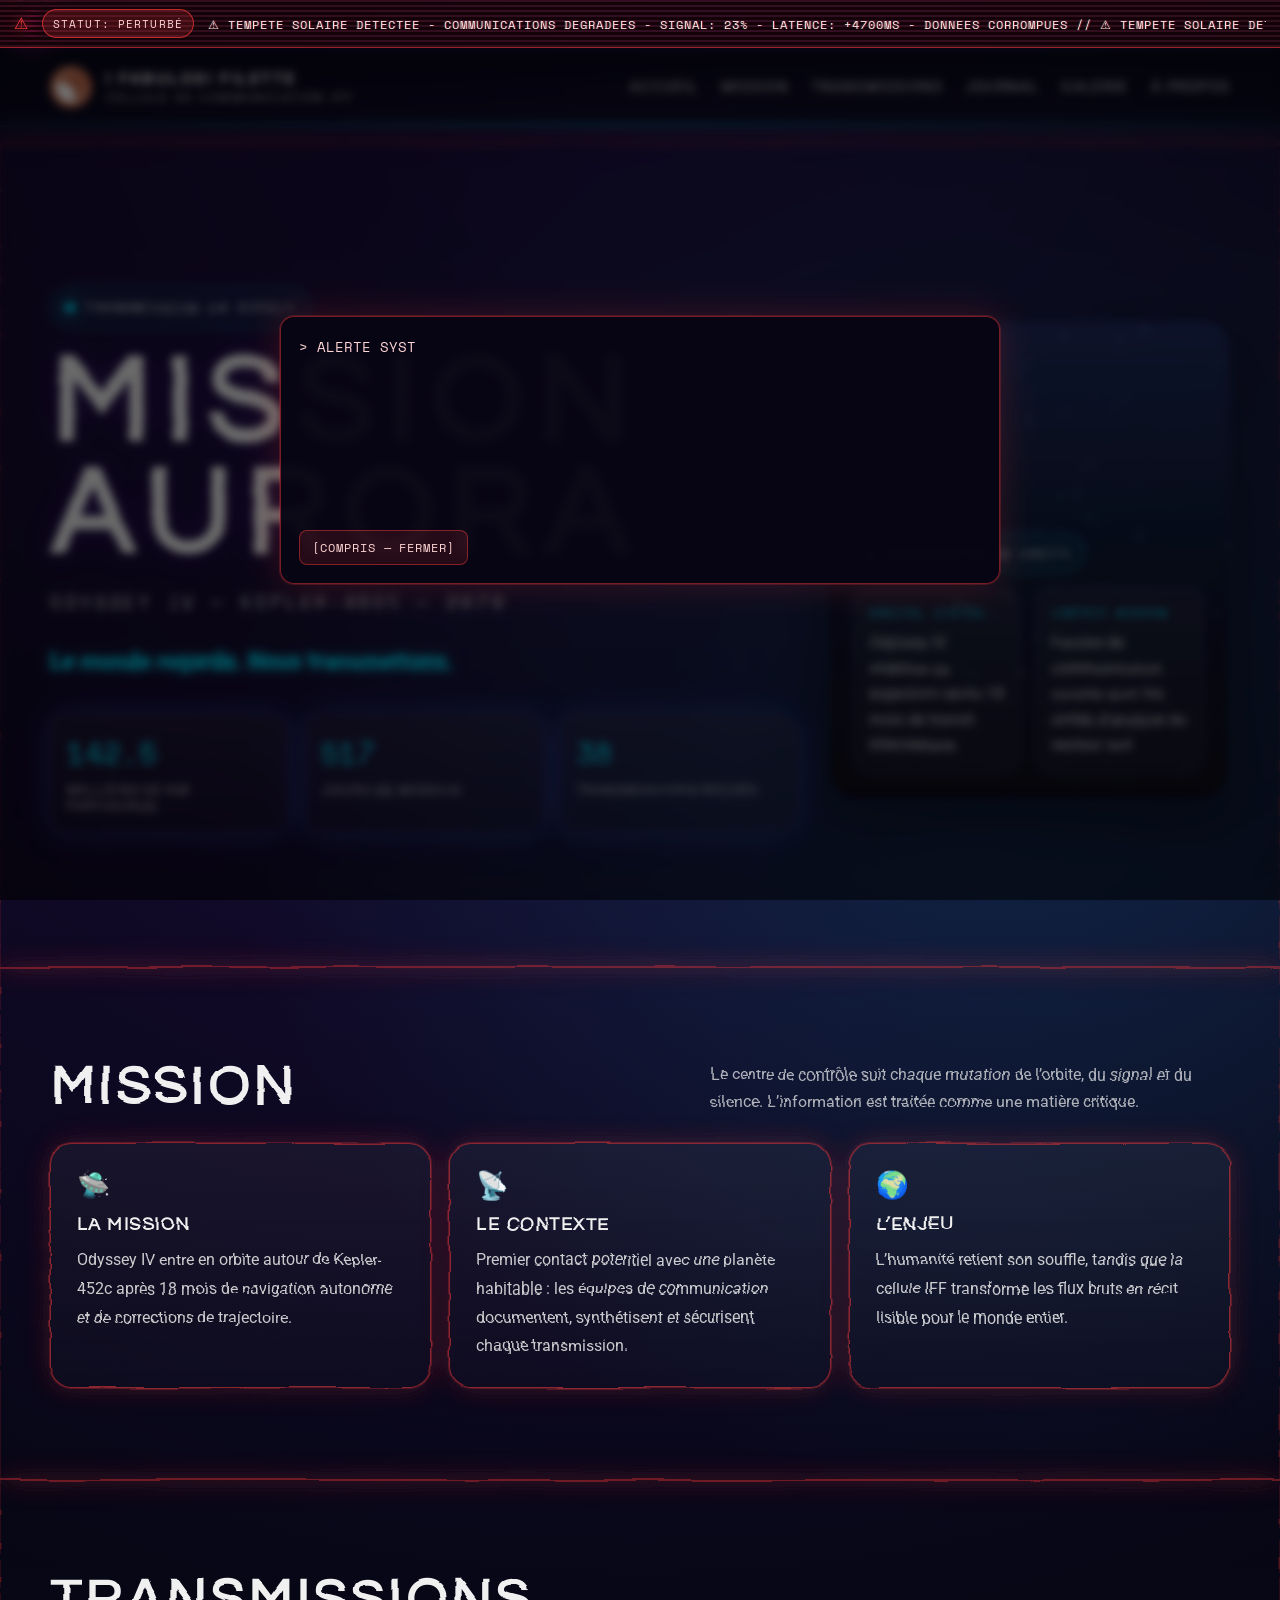
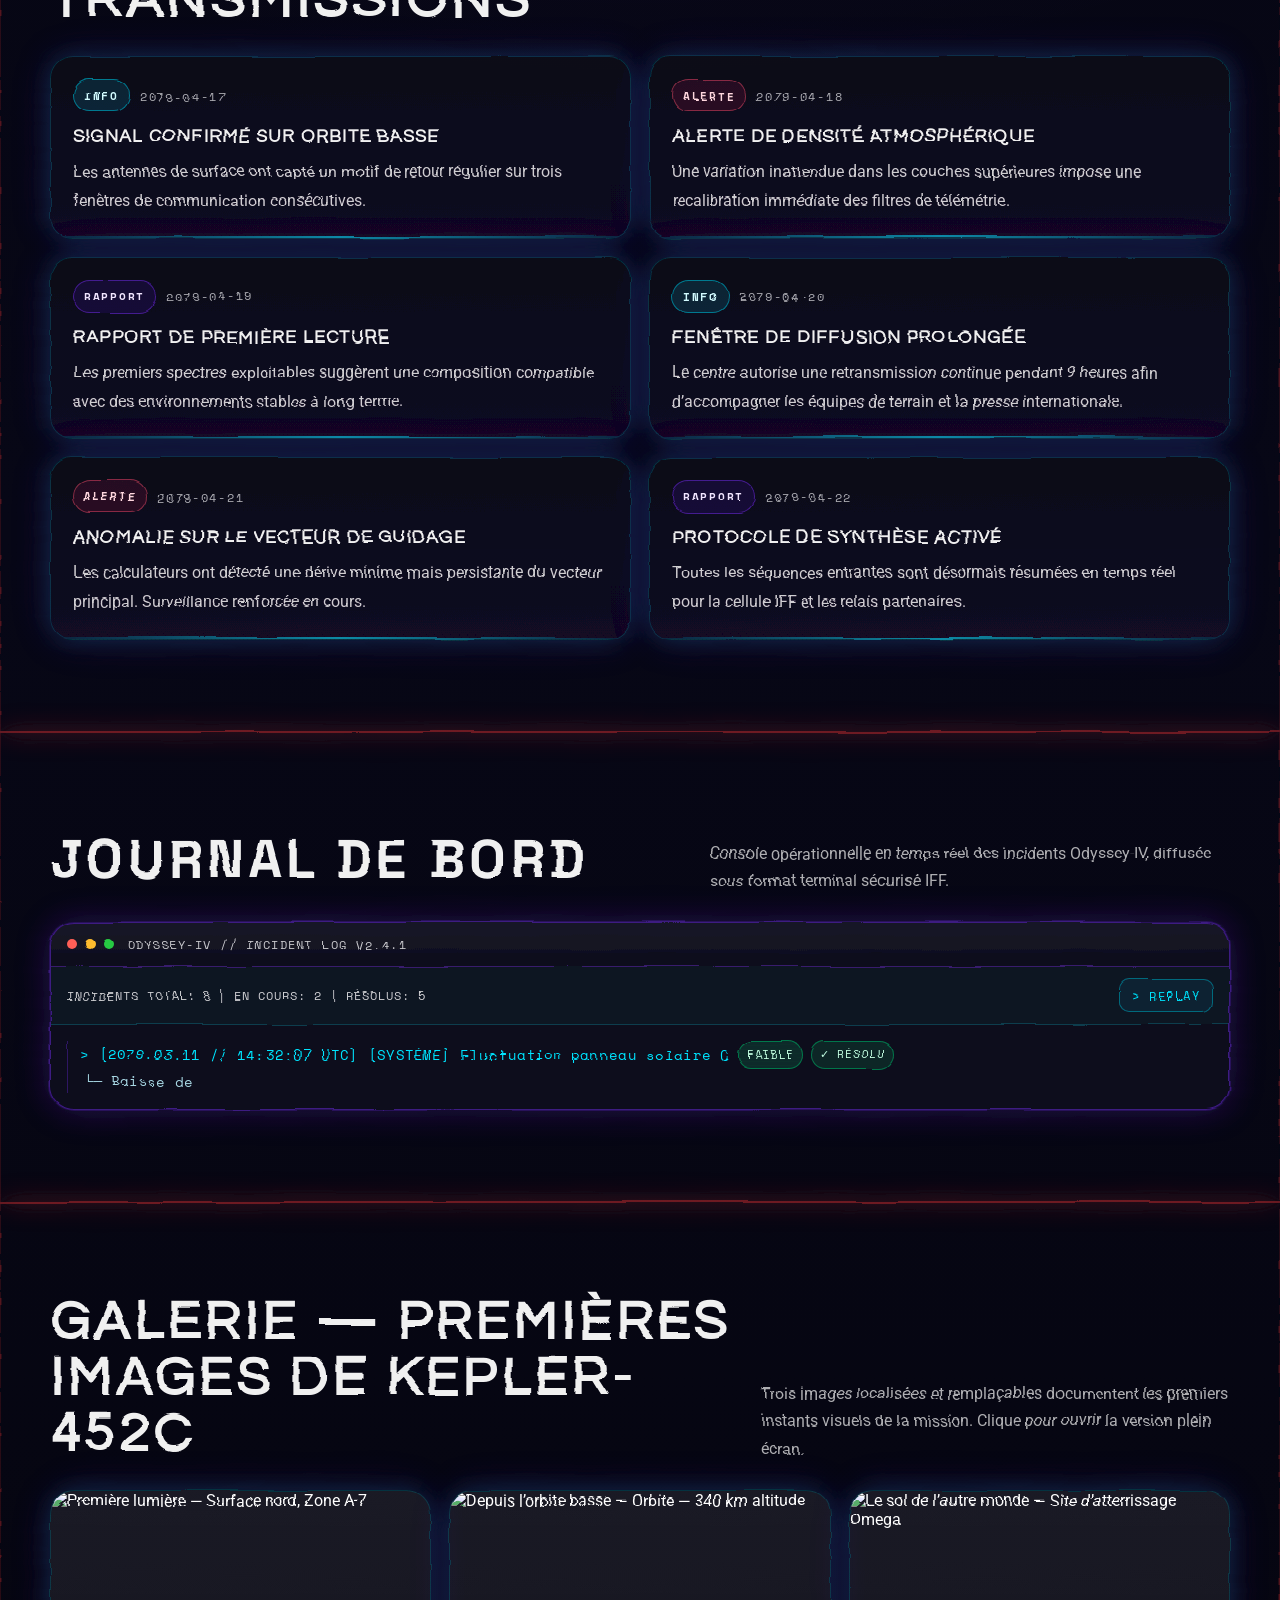
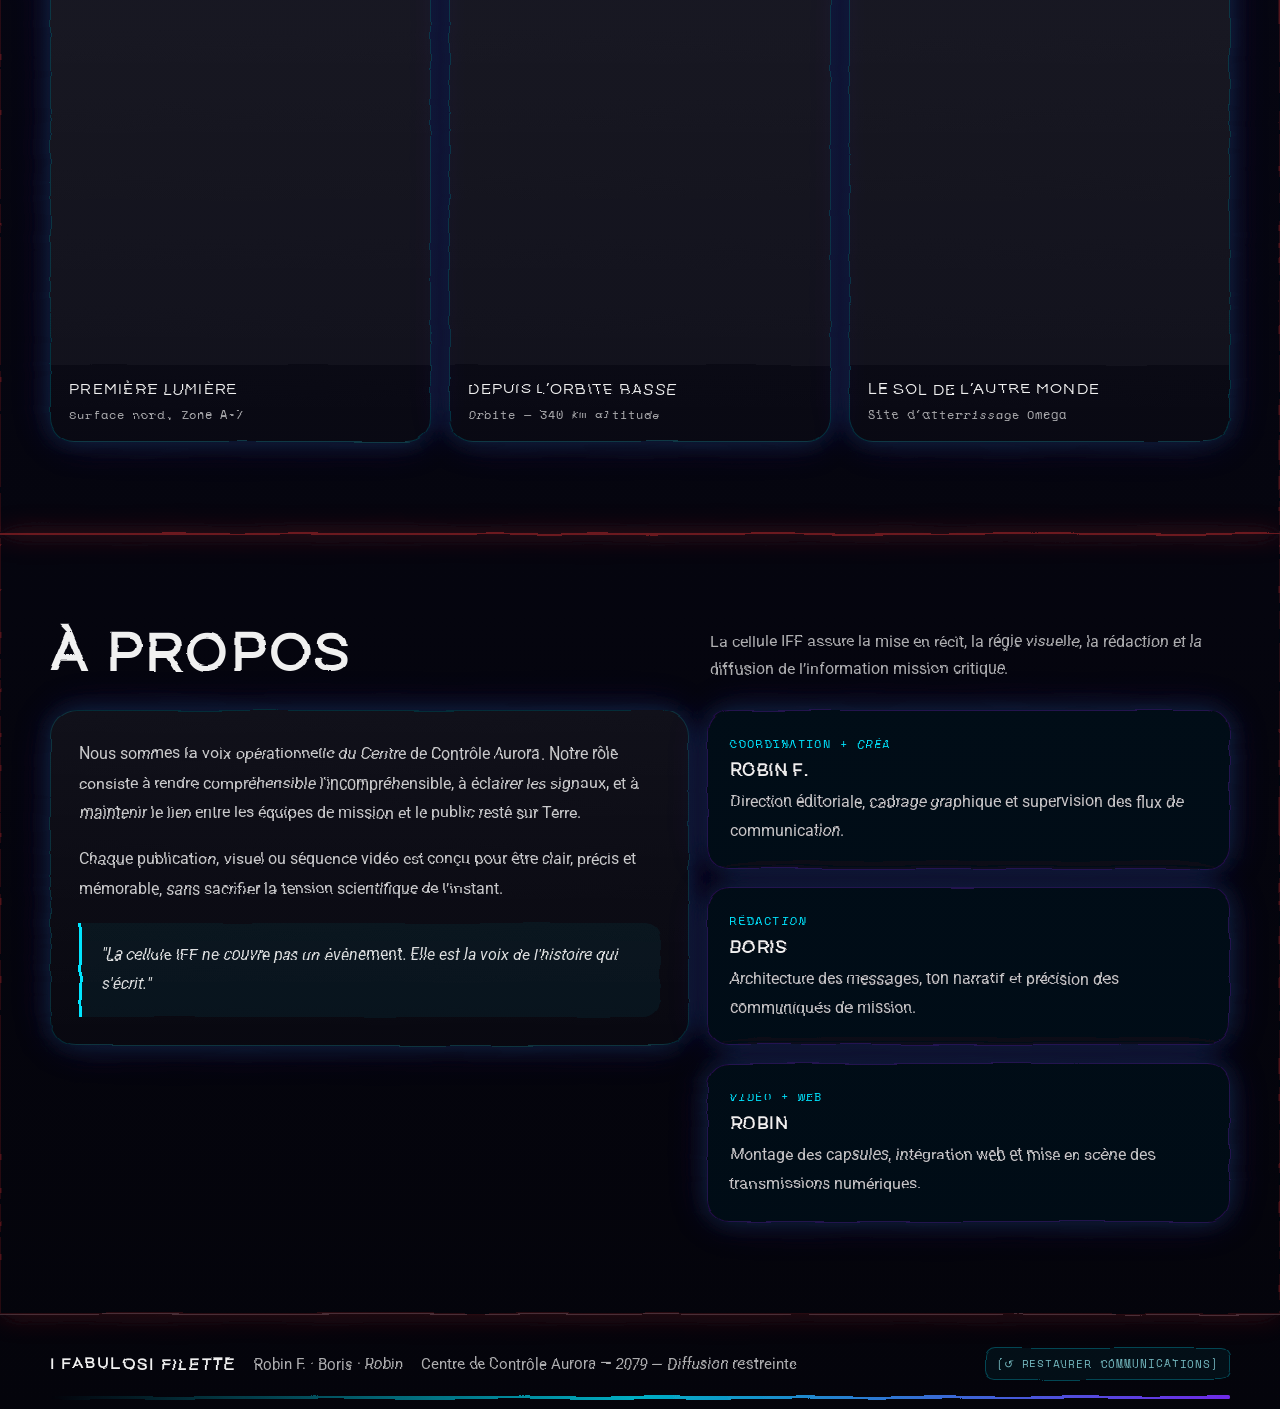
==== commit 8e58e49f: "feat: ajouter un système d'alerte pour les communications dégradées en cas de tempête solaire" ====
--- a/index.html
+++ b/index.html
@@ -12,6 +12,37 @@
   <link rel="icon" href="assets/logo_jaune.png" />
 </head>
 <body>
+  <div class="degraded-banner" id="degradedBanner" aria-live="polite" aria-hidden="true">
+    <span class="degraded-alert-icon" aria-hidden="true">⚠</span>
+    <div class="degraded-status" id="degradedStatusBadge">STATUT: PERTURBÉ</div>
+    <div class="degraded-ticker" aria-hidden="true">
+      <div class="degraded-ticker-track">
+        <span id="degradedTickerText">TEMPÊTE SOLAIRE DÉTECTÉE</span>
+      </div>
+    </div>
+  </div>
+
+  <div class="static-flash" id="staticFlash" aria-hidden="true"></div>
+  <div class="restoration-flash" id="restorationFlash" aria-hidden="true"></div>
+
+  <div class="degraded-modal" id="degradedModal" aria-hidden="true" role="dialog" aria-modal="true" aria-label="Alerte système">
+    <div class="degraded-modal-panel">
+      <pre class="degraded-modal-text" id="degradedModalText"></pre>
+      <button class="degraded-modal-close" id="degradedModalClose" type="button">[COMPRIS — FERMER]</button>
+    </div>
+  </div>
+
+  <svg class="glitch-svg-filter" width="0" height="0" aria-hidden="true" focusable="false">
+    <filter id="glitch-filter" x="-10%" y="-10%" width="120%" height="120%">
+      <feTurbulence type="fractalNoise" baseFrequency="0.013 0.08" numOctaves="1" seed="9" result="noise">
+        <animate attributeName="baseFrequency" values="0.013 0.08;0.017 0.11;0.013 0.08" dur="1.8s" repeatCount="indefinite" />
+      </feTurbulence>
+      <feDisplacementMap in="SourceGraphic" in2="noise" scale="8" xChannelSelector="R" yChannelSelector="G">
+        <animate attributeName="scale" values="2;10;3;8;2" dur="1.6s" repeatCount="indefinite" />
+      </feDisplacementMap>
+    </filter>
+  </svg>
+
   <div class="ambient-orbits" aria-hidden="true"></div>
   <div class="cursor" aria-hidden="true"><div class="cursor-ring"></div><span></span></div>
   <div class="gallery-tooltip" id="galleryTooltip" aria-hidden="true"></div>
@@ -204,6 +235,7 @@
         <strong>I Fabulosi Filette</strong>
         <p>Robin F. · Boris · Robin</p>
         <p>Centre de Contrôle Aurora — 2079 — Diffusion restreinte</p>
+        <button class="degraded-toggle" id="degradedToggle" type="button">[↺ RESTAURER COMMUNICATIONS]</button>
       </div>
       <div class="container"><div class="scanline" aria-hidden="true"></div></div>
     </footer>
--- a/style.css
+++ b/style.css
@@ -11,6 +11,7 @@
   --shadow: 0 0 24px rgba(0, 229, 255, 0.14), 0 0 42px rgba(123, 47, 255, 0.16);
   --radius: 22px;
   --header-h: 78px;
+  --degraded-banner-h: 0px;
   --font-title: "Quilon Regular", "Questrial", sans-serif;
   --font-hero: "Space Grotesk", sans-serif;
   --font-mono: "Space Mono", monospace;
@@ -177,7 +178,7 @@
 
 .site-header {
   position: fixed;
-  top: 0;
+  top: var(--degraded-banner-h);
   left: 0;
   right: 0;
   z-index: 20;
@@ -342,7 +343,206 @@
 .menu-toggle[aria-expanded="true"] span::after { top: 0; transform: rotate(-45deg); }
 
 main {
-  padding-top: var(--header-h);
+  padding-top: calc(var(--header-h) + var(--degraded-banner-h));
+}
+
+body.degraded,
+body.show-restored-banner {
+  --degraded-banner-h: 48px;
+}
+
+.degraded-banner {
+  position: fixed;
+  top: 0;
+  left: 0;
+  right: 0;
+  z-index: 9999;
+  height: 48px;
+  display: flex;
+  align-items: center;
+  gap: 14px;
+  padding: 0 14px;
+  border-bottom: 1px solid rgba(255, 60, 60, 0.5);
+  background:
+    repeating-linear-gradient(
+      180deg,
+      rgba(255, 60, 60, 0.16) 0,
+      rgba(255, 60, 60, 0.16) 2px,
+      rgba(20, 2, 7, 0.94) 2px,
+      rgba(20, 2, 7, 0.94) 5px
+    );
+  opacity: 0;
+  pointer-events: none;
+  transform: translateY(-100%);
+  transition: transform 0.3s ease, opacity 0.3s ease;
+  overflow: hidden;
+}
+
+body.degraded .degraded-banner,
+body.show-restored-banner .degraded-banner {
+  opacity: 1;
+  pointer-events: auto;
+  transform: translateY(0);
+}
+
+.degraded-status {
+  flex: none;
+  font-family: var(--font-mono);
+  font-size: 0.7rem;
+  letter-spacing: 0.1em;
+  text-transform: uppercase;
+  color: #ffd6d6;
+  border: 1px solid rgba(255, 60, 60, 0.66);
+  background: rgba(255, 60, 60, 0.18);
+  border-radius: 999px;
+  padding: 5px 10px;
+  animation: degradedPulse 1.1s steps(1, end) infinite;
+}
+
+.degraded-alert-icon {
+  color: #ff3c3c;
+  font-size: 1rem;
+  line-height: 1;
+  text-shadow: 0 0 12px rgba(255, 60, 60, 0.9);
+  animation: degradedIconBlink 0.75s steps(1, end) infinite;
+}
+
+.degraded-ticker {
+  min-width: 0;
+  overflow: hidden;
+  width: 100%;
+}
+
+.degraded-ticker-track {
+  display: inline-block;
+  white-space: nowrap;
+  min-width: 100%;
+  animation: degradedTicker 14s linear infinite;
+  will-change: transform;
+}
+
+.degraded-ticker-track span {
+  font-family: var(--font-mono);
+  font-size: 0.78rem;
+  letter-spacing: 0.08em;
+  text-transform: uppercase;
+  color: #ffe2e2;
+  text-shadow: 1px 0 rgba(255, 60, 60, 0.45), -1px 0 rgba(0, 229, 255, 0.2);
+}
+
+body.show-restored-banner .degraded-banner {
+  border-bottom-color: rgba(0, 255, 136, 0.48);
+  background:
+    repeating-linear-gradient(
+      180deg,
+      rgba(0, 255, 136, 0.16) 0,
+      rgba(0, 255, 136, 0.16) 2px,
+      rgba(2, 20, 11, 0.94) 2px,
+      rgba(2, 20, 11, 0.94) 5px
+    );
+}
+
+body.show-restored-banner .degraded-status {
+  color: #d3ffe7;
+  border-color: rgba(0, 255, 136, 0.58);
+  background: rgba(0, 255, 136, 0.14);
+  animation: none;
+}
+
+@keyframes degradedPulse {
+  0%, 49% { opacity: 1; }
+  50%, 100% { opacity: 0.5; }
+}
+
+@keyframes degradedIconBlink {
+  0%, 49% { opacity: 1; transform: scale(1); }
+  50%, 100% { opacity: 0.35; transform: scale(0.92); }
+}
+
+@keyframes degradedTicker {
+  0% { transform: translateX(0); }
+  100% { transform: translateX(-50%); }
+}
+
+.static-flash,
+.restoration-flash {
+  position: fixed;
+  inset: 0;
+  pointer-events: none;
+  z-index: 9998;
+  opacity: 0;
+}
+
+.static-flash {
+  background: linear-gradient(180deg, rgba(255, 255, 255, 0.85), rgba(180, 194, 204, 0.85));
+  transition: opacity 0.05s linear;
+}
+
+.static-flash.is-active {
+  opacity: 0.08;
+}
+
+.restoration-flash {
+  background: #000;
+  transition: opacity 0.35s ease;
+}
+
+.restoration-flash.is-active {
+  opacity: 1;
+}
+
+.degraded-modal {
+  position: fixed;
+  inset: 0;
+  z-index: 9997;
+  display: grid;
+  place-items: center;
+  background: rgba(0, 0, 0, 0.56);
+  backdrop-filter: blur(4px);
+  opacity: 0;
+  pointer-events: none;
+  transition: opacity 0.2s ease;
+}
+
+.degraded-modal.is-open {
+  opacity: 1;
+  pointer-events: auto;
+}
+
+.degraded-modal-panel {
+  width: min(720px, calc(100% - 28px));
+  background: rgba(8, 5, 20, 0.95);
+  border: 1px solid rgba(255, 60, 60, 0.45);
+  box-shadow: 0 0 0 1px rgba(255, 60, 60, 0.2), 0 0 36px rgba(255, 60, 60, 0.2);
+  border-radius: 14px;
+  padding: 18px;
+}
+
+.degraded-modal-text {
+  margin: 0;
+  white-space: pre-wrap;
+  font-family: var(--font-mono);
+  font-size: 0.88rem;
+  line-height: 1.7;
+  color: #ffd6d6;
+  min-height: 185px;
+}
+
+.degraded-modal-close {
+  margin-top: 10px;
+  border: 1px solid rgba(255, 60, 60, 0.45);
+  color: #ffd6d6;
+  background: rgba(255, 60, 60, 0.12);
+  border-radius: 8px;
+  padding: 8px 12px;
+  font-family: var(--font-mono);
+  font-size: 0.74rem;
+  letter-spacing: 0.08em;
+  text-transform: uppercase;
+}
+
+.degraded-modal-close:hover {
+  background: rgba(255, 60, 60, 0.2);
 }
 
 section {
@@ -681,6 +881,14 @@
   padding-left: 12px;
 }
 
+.log-entry-communication {
+  border-left-color: rgba(0, 229, 255, 0.6);
+  background: linear-gradient(90deg, rgba(0, 229, 255, 0.08), transparent 72%);
+  border-radius: 0 12px 12px 0;
+  padding: 8px 12px;
+  box-shadow: inset 0 0 0 1px rgba(0, 229, 255, 0.16);
+}
+
 .log-line {
   font-size: 0.88rem;
   line-height: 1.7;
@@ -701,10 +909,17 @@
   padding-left: 4px;
 }
 
+.log-note {
+  color: rgba(255, 232, 181, 0.96);
+  padding-left: 4px;
+  font-style: italic;
+}
+
 .log-type-systeme { color: #00e5ff; }
 .log-type-alerte { color: #f0a500; }
 .log-type-critique { color: #ff3c3c; }
 .log-type-info { color: #a0a0c0; }
+.log-type-communication { color: #9ef8ff; text-shadow: 0 0 10px rgba(0, 229, 255, 0.35); }
 .log-type-resolu { color: #00ff88; }
 
 .severity-badge,
@@ -1238,6 +1453,32 @@
   font-size: 0.94rem;
 }
 
+.degraded-toggle {
+  margin-left: auto;
+  border: 1px solid rgba(0, 229, 255, 0.26);
+  color: rgba(158, 248, 255, 0.72);
+  background: rgba(0, 229, 255, 0.05);
+  border-radius: 10px;
+  padding: 7px 10px;
+  font-family: var(--font-mono);
+  font-size: 0.7rem;
+  letter-spacing: 0.08em;
+  text-transform: uppercase;
+  opacity: 0.14;
+  transition: opacity 0.2s ease, border-color 0.2s ease, color 0.2s ease, background 0.2s ease;
+}
+
+.footer:hover .degraded-toggle,
+body.degraded .degraded-toggle {
+  opacity: 1;
+}
+
+.degraded-toggle:hover {
+  border-color: rgba(0, 229, 255, 0.5);
+  color: #d3fbff;
+  background: rgba(0, 229, 255, 0.14);
+}
+
 .footer .scanline {
   margin-top: 16px;
   height: 3px;
@@ -1333,6 +1574,128 @@
   box-shadow: 0 0 18px rgba(255, 77, 109, 0.22);
 }
 
+body.degraded::before {
+  background-image: repeating-linear-gradient(
+    to bottom,
+    rgba(255, 255, 255, 0.2) 0,
+    rgba(255, 255, 255, 0.2) 1px,
+    rgba(0, 0, 0, 0) 1px,
+    rgba(0, 0, 0, 0) 3px
+  );
+  opacity: 0.03;
+  animation: degradedScanDown 6s linear infinite;
+}
+
+body.degraded .page {
+  filter: url(#glitch-filter);
+  will-change: filter;
+}
+
+body.degraded :is(h1, h2, h3, p, a, span, strong, button, .log-line) {
+  animation: rgb-shift 2.2s steps(1, end) infinite;
+}
+
+body.degraded :is(h1, h2) {
+  animation: glitch-clip 4s steps(1, end) infinite, glitch-skew 2.8s steps(1, end) infinite, rgb-shift 1.9s steps(1, end) infinite;
+  animation-delay: var(--glitch-delay, 0s), calc(var(--glitch-delay, 0s) * 0.6), 0s;
+  will-change: transform, clip-path, text-shadow;
+}
+
+body.degraded img {
+  filter: saturate(0.6) contrast(1.2) hue-rotate(20deg);
+  animation: img-glitch 6s steps(1, end) infinite;
+  will-change: transform, clip-path, filter;
+}
+
+body.degraded .card,
+body.degraded section {
+  border-color: rgba(255, 60, 60, 0.5);
+  box-shadow: 0 0 0 1px rgba(255, 60, 60, 0.24), 0 0 28px rgba(255, 60, 60, 0.22);
+  animation: borderFlicker 2.4s steps(1, end) infinite;
+}
+
+body.degraded section {
+  outline: 1px solid rgba(255, 60, 60, 0.14);
+  outline-offset: -1px;
+}
+
+body.degraded .cursor {
+  filter: saturate(1.6) hue-rotate(-36deg);
+  animation: cursorFlicker 0.7s steps(1, end) infinite;
+}
+
+body.degraded .cursor::before,
+body.degraded .cursor::after,
+body.degraded .cursor span::before,
+body.degraded .cursor span::after {
+  background: #ff3c3c;
+  box-shadow: 0 0 10px rgba(255, 60, 60, 0.78);
+}
+
+body.degraded .cursor-ring {
+  border-color: rgba(255, 60, 60, 0.48);
+  box-shadow: 0 0 18px rgba(255, 60, 60, 0.28);
+}
+
+@keyframes degradedScanDown {
+  from { transform: translateY(0); }
+  to { transform: translateY(9px); }
+}
+
+@keyframes glitch-skew {
+  0%, 100% { transform: skewX(0deg); }
+  10% { transform: skewX(3deg); }
+  20% { transform: skewX(-2deg); }
+  30% { transform: skewX(0.5deg); }
+  60% { transform: skewX(-1.5deg); }
+  78% { transform: skewX(2.2deg); }
+}
+
+@keyframes glitch-clip {
+  0%, 100% { clip-path: inset(0 0 0 0); }
+  12% { clip-path: inset(10% 0 76% 0); }
+  24% { clip-path: inset(68% 0 10% 0); }
+  36% { clip-path: inset(42% 0 36% 0); }
+  48% { clip-path: inset(5% 0 82% 0); }
+  60% { clip-path: inset(80% 0 2% 0); }
+  72% { clip-path: inset(27% 0 52% 0); }
+}
+
+@keyframes rgb-shift {
+  0%, 100% { text-shadow: 0 0 0 transparent; }
+  14% { text-shadow: 1px 0 rgba(255, 60, 60, 0.36), -1px 0 rgba(0, 229, 255, 0.28); }
+  15% { text-shadow: -1px 0 rgba(255, 60, 60, 0.28), 1px 0 rgba(0, 229, 255, 0.36); }
+  16% { text-shadow: 0 0 0 transparent; }
+  62% { text-shadow: 1px 0 rgba(255, 60, 60, 0.3), -1px 0 rgba(0, 229, 255, 0.3); }
+}
+
+@keyframes img-glitch {
+  0%, 100% { transform: translateX(0); clip-path: inset(0 0 0 0); }
+  9% { transform: translateX(2px); clip-path: inset(0 0 84% 0); }
+  10% { transform: translateX(0); clip-path: inset(0 0 0 0); }
+  44% { transform: translateX(-2px); clip-path: inset(74% 0 0 0); }
+  45% { transform: translateX(0); clip-path: inset(0 0 0 0); }
+  78% { transform: translateX(1px); clip-path: inset(26% 0 56% 0); }
+}
+
+@keyframes borderFlicker {
+  0%, 100% {
+    border-color: rgba(123, 47, 255, 0.48);
+    box-shadow: 0 0 0 1px rgba(123, 47, 255, 0.18), 0 0 26px rgba(123, 47, 255, 0.16);
+  }
+  35% {
+    border-color: rgba(255, 60, 60, 0.58);
+    box-shadow: 0 0 0 1px rgba(255, 60, 60, 0.24), 0 0 32px rgba(255, 60, 60, 0.22);
+  }
+}
+
+@keyframes cursorFlicker {
+  0%, 100% { opacity: 1; }
+  45% { opacity: 0.5; }
+  46% { opacity: 0.95; }
+  73% { opacity: 0.6; }
+}
+
 .sr-only {
   position: absolute;
   width: 1px;
@@ -1367,6 +1730,21 @@
 @media (max-width: 780px) {
   :root {
     --header-h: 72px;
+  }
+
+  .degraded-banner {
+    gap: 8px;
+    padding: 0 10px;
+  }
+
+  .degraded-status {
+    font-size: 0.62rem;
+    padding: 5px 8px;
+  }
+
+  .degraded-ticker-track span {
+    font-size: 0.68rem;
+    letter-spacing: 0.06em;
   }
 
   .menu-toggle {
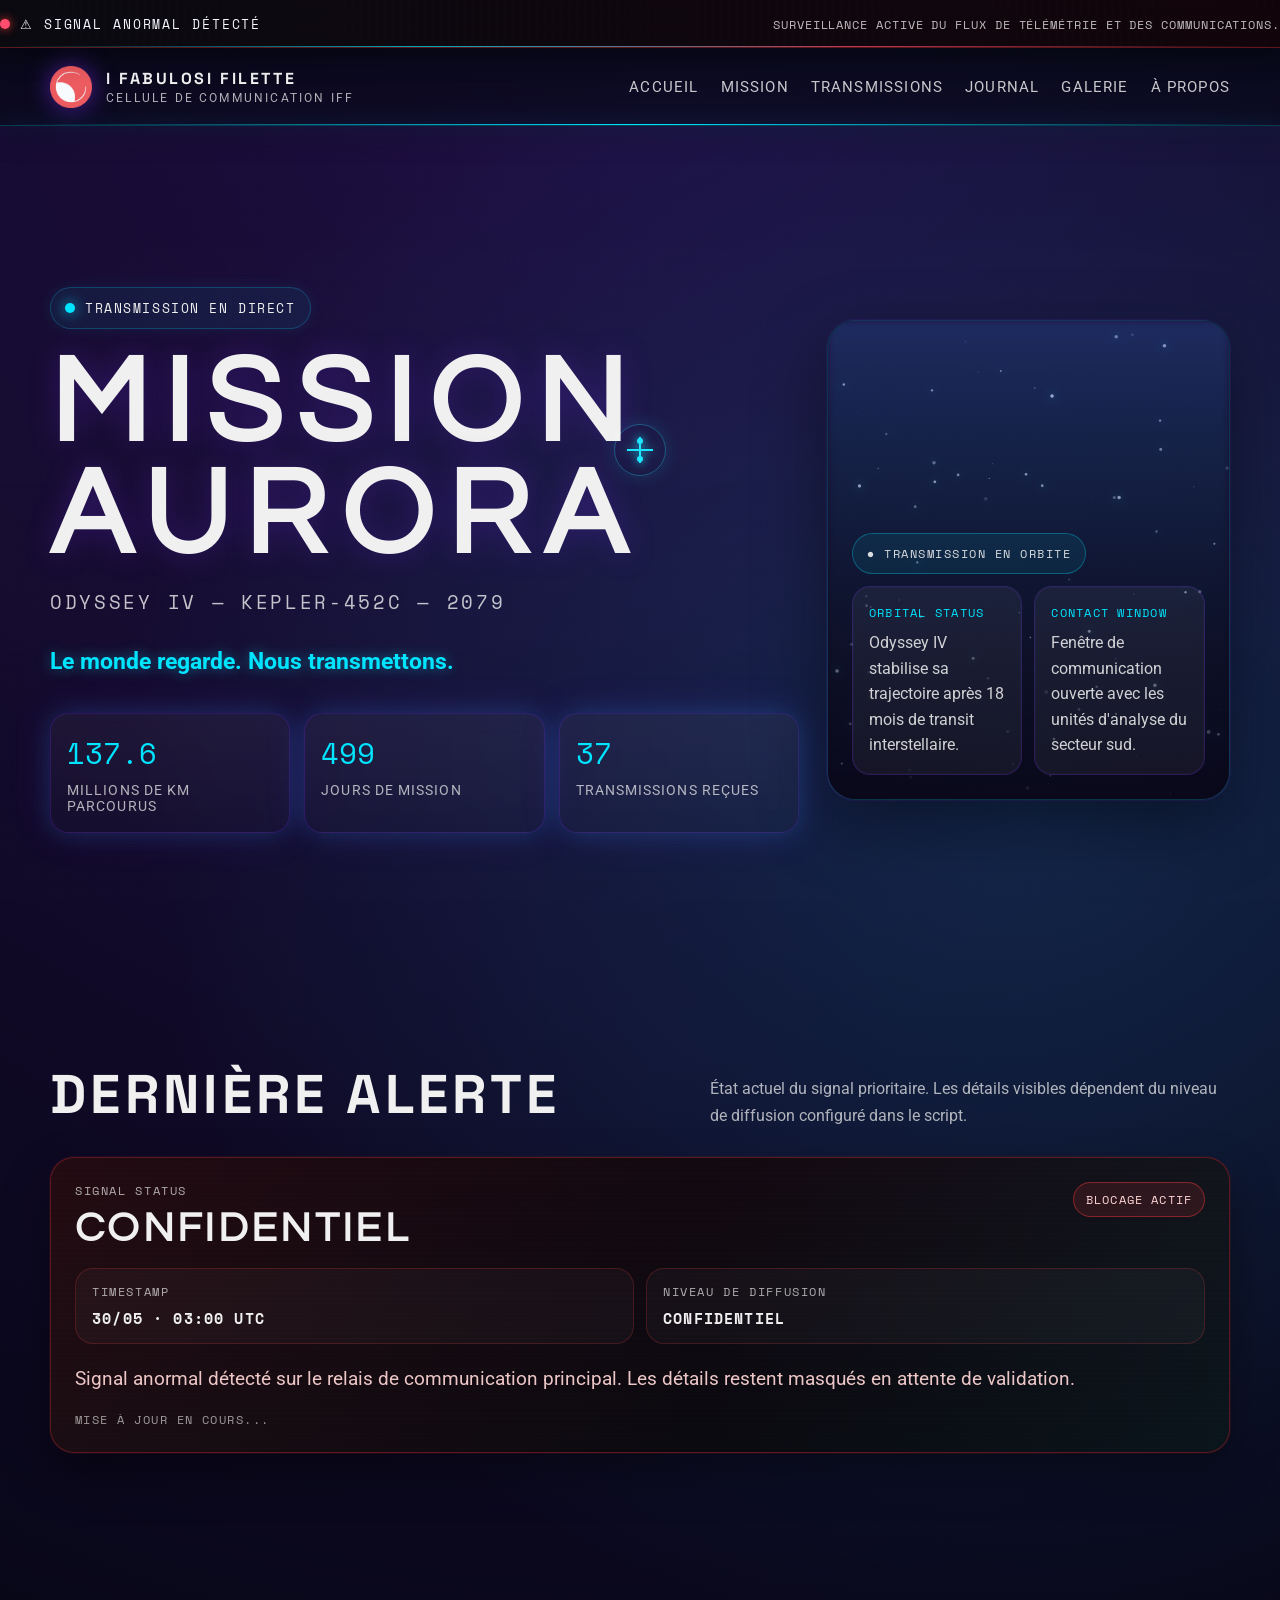
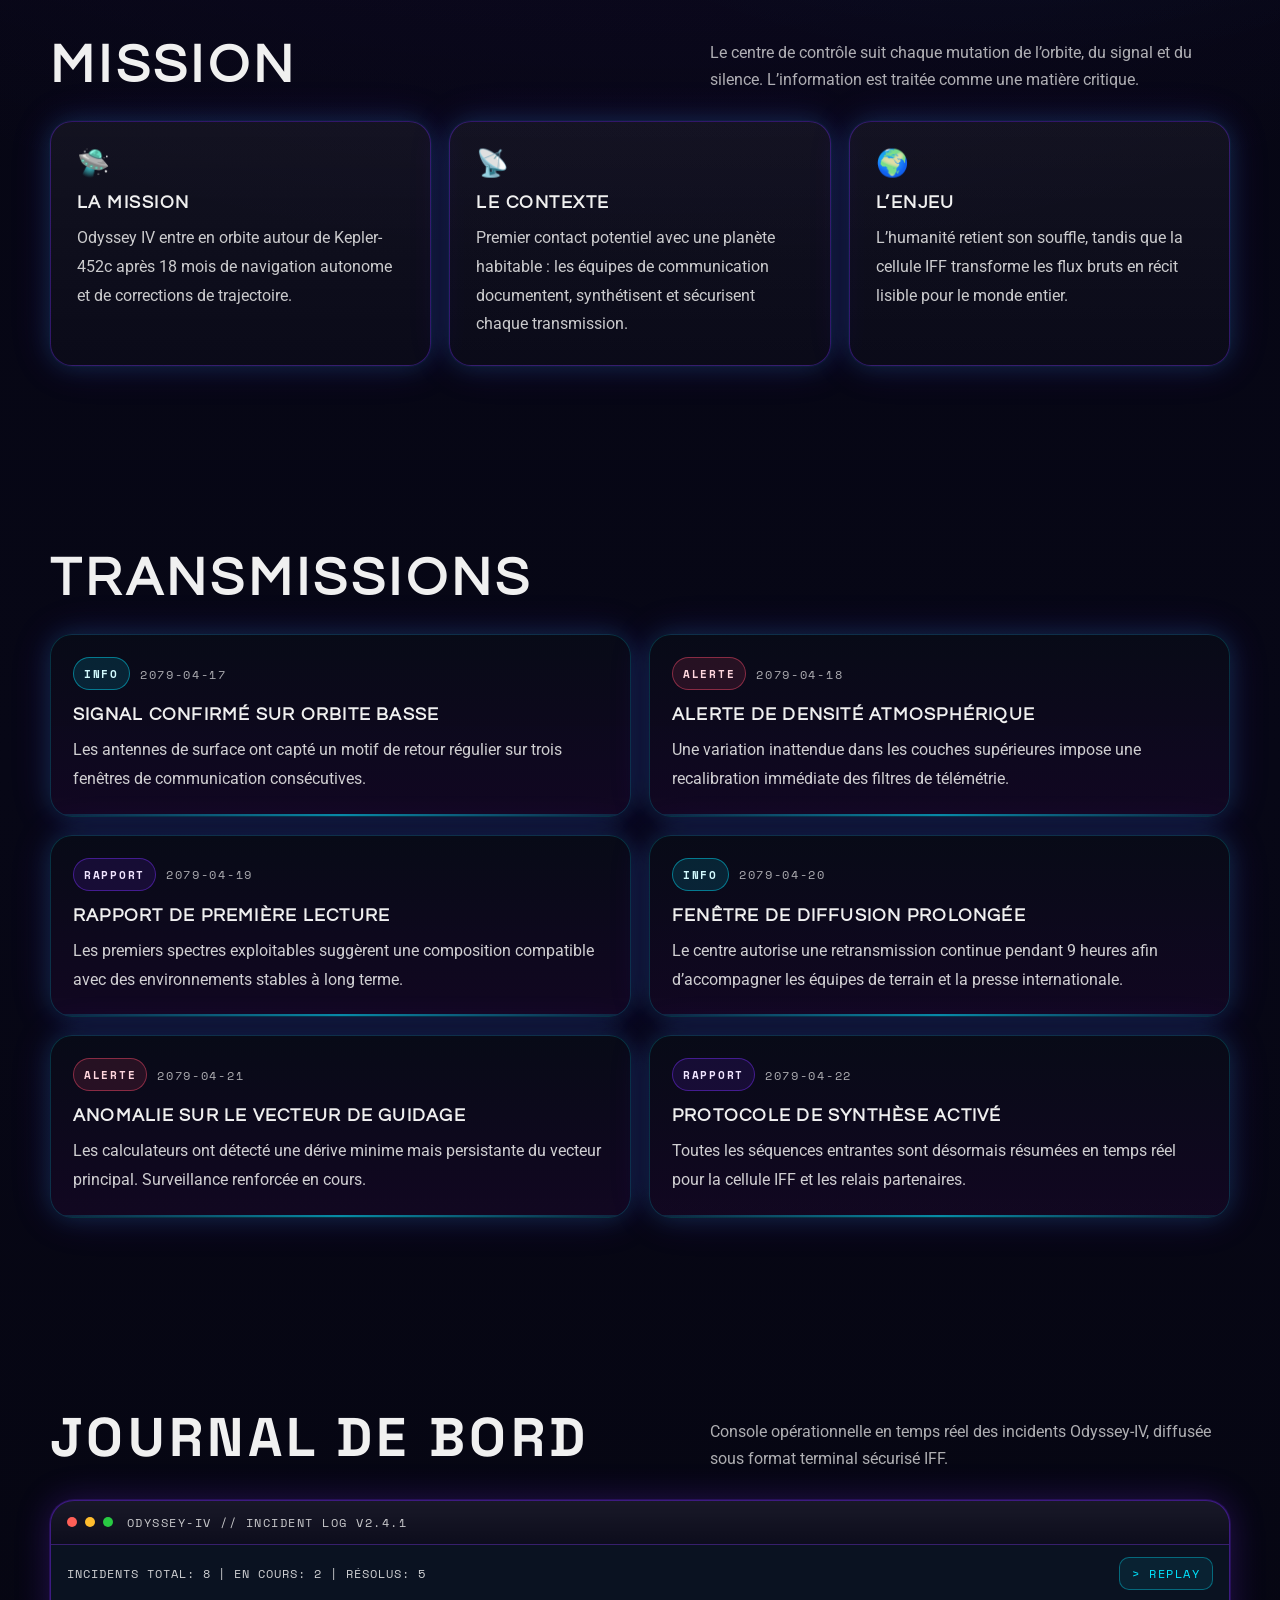
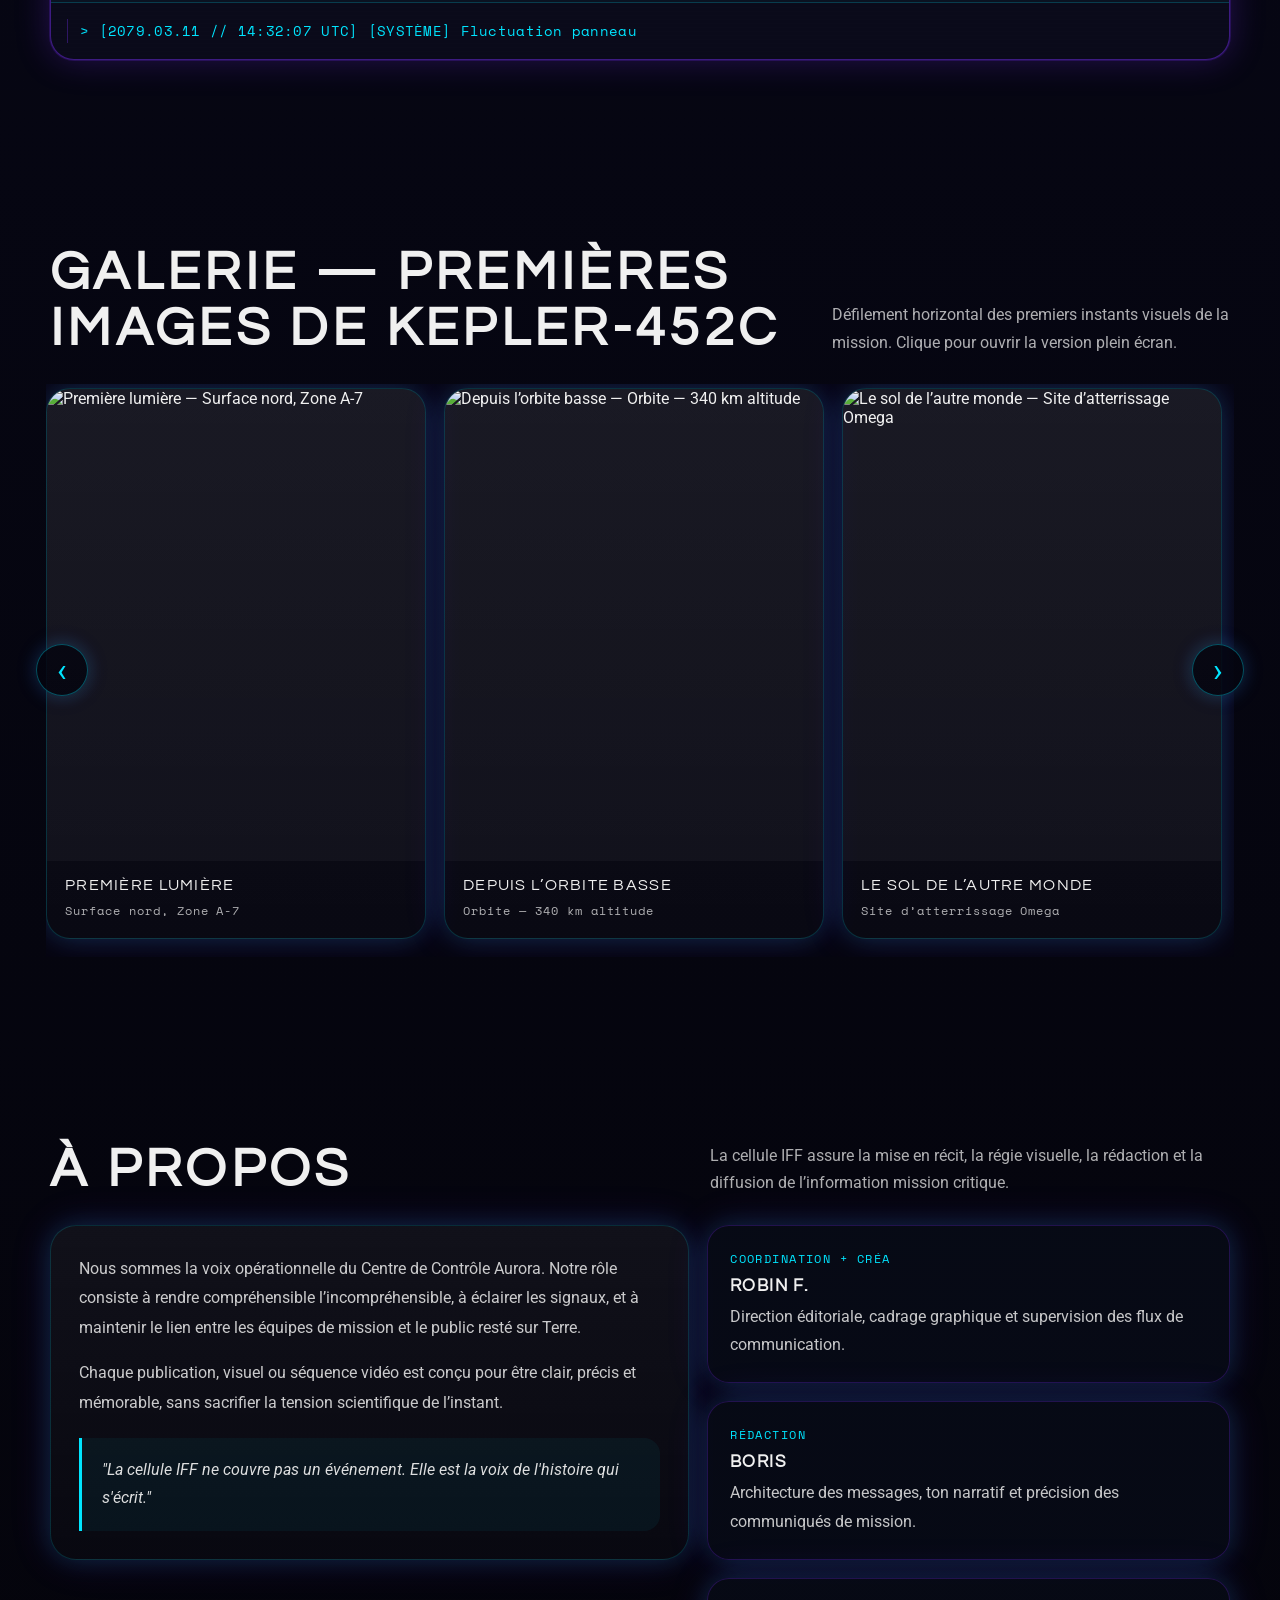
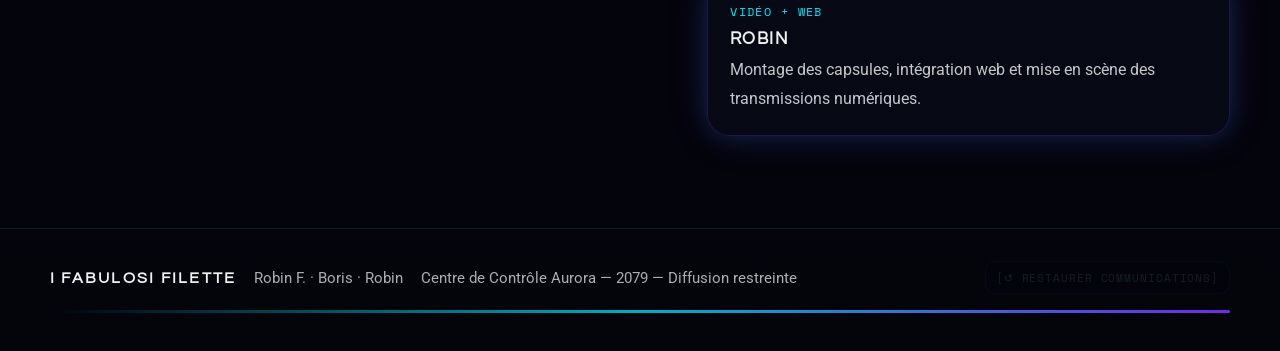
==== commit 19d24f93: "feat: ajouter une bannière d'alerte pour les signaux anormaux et une carte d'alerte avec des détails" ====
--- a/index.html
+++ b/index.html
@@ -12,6 +12,16 @@
   <link rel="icon" href="assets/logo_jaune.png" />
 </head>
 <body>
+  <div class="alert-banner" id="alertBanner" aria-live="polite">
+    <div class="alert-banner-inner container">
+      <span class="alert-banner-label">
+        <span class="alert-banner-dot" aria-hidden="true"></span>
+        ⚠ SIGNAL ANORMAL DÉTECTÉ
+      </span>
+      <span class="alert-banner-copy">Surveillance active du flux de télémétrie et des communications.</span>
+    </div>
+  </div>
+
   <div class="degraded-banner" id="degradedBanner" aria-live="polite" aria-hidden="true">
     <span class="degraded-alert-icon" aria-hidden="true">⚠</span>
     <div class="degraded-status" id="degradedStatusBadge">STATUT: PERTURBÉ</div>
@@ -113,6 +123,41 @@
             </div>
           </div>
         </aside>
+      </div>
+    </section>
+
+    <section class="section alert-section" id="derniere-alerte">
+      <div class="container scroll-reveal">
+        <div class="section-heading">
+          <h2>Dernière alerte</h2>
+          <p>État actuel du signal prioritaire. Les détails visibles dépendent du niveau de diffusion configuré dans le script.</p>
+        </div>
+
+        <article class="alert-card" id="alertCard">
+          <div class="alert-card-top">
+            <div>
+              <span class="alert-card-label">Signal status</span>
+              <h3 id="alertStatus">CONFIDENTIEL</h3>
+            </div>
+            <div class="alert-card-chip" id="alertModeChip">BLOCAGE ACTIF</div>
+          </div>
+
+          <div class="alert-card-grid">
+            <div class="alert-field">
+              <span class="alert-field-label">Timestamp</span>
+              <strong id="alertTimestamp">30/05 · 03:00 UTC</strong>
+            </div>
+            <div class="alert-field">
+              <span class="alert-field-label">Niveau de diffusion</span>
+              <strong id="alertVisibility">CONFIDENTIEL</strong>
+            </div>
+          </div>
+
+          <div class="alert-description" id="alertDescription"></div>
+          <div class="alert-full-details" id="alertFullDetails" hidden></div>
+
+          <div class="alert-placeholder">MISE À JOUR EN COURS...</div>
+        </article>
       </div>
     </section>
 
@@ -188,10 +233,14 @@
       <div class="container scroll-reveal">
         <div class="section-heading">
           <h2>GALERIE — Premières images de Kepler-452c</h2>
-          <p>Trois images localisées et remplaçables documentent les premiers instants visuels de la mission. Clique pour ouvrir la version plein écran.</p>
-        </div>
-
-        <div class="gallery-grid" id="galleryGrid"></div>
+          <p>Défilement horizontal des premiers instants visuels de la mission. Clique pour ouvrir la version plein écran.</p>
+        </div>
+
+        <div class="gallery-slider">
+          <button class="gallery-nav gallery-prev" id="galleryPrev" type="button" aria-label="Image précédente">‹</button>
+          <div class="gallery-grid" id="galleryGrid" aria-label="Galerie d'images"></div>
+          <button class="gallery-nav gallery-next" id="galleryNext" type="button" aria-label="Image suivante">›</button>
+        </div>
       </div>
     </section>
 
--- a/style.css
+++ b/style.css
@@ -11,6 +11,7 @@
   --shadow: 0 0 24px rgba(0, 229, 255, 0.14), 0 0 42px rgba(123, 47, 255, 0.16);
   --radius: 22px;
   --header-h: 78px;
+  --alert-banner-h: 48px;
   --degraded-banner-h: 0px;
   --font-title: "Quilon Regular", "Questrial", sans-serif;
   --font-hero: "Space Grotesk", sans-serif;
@@ -178,7 +179,7 @@
 
 .site-header {
   position: fixed;
-  top: var(--degraded-banner-h);
+  top: calc(var(--alert-banner-h) + var(--degraded-banner-h));
   left: 0;
   right: 0;
   z-index: 20;
@@ -343,7 +344,7 @@
 .menu-toggle[aria-expanded="true"] span::after { top: 0; transform: rotate(-45deg); }
 
 main {
-  padding-top: calc(var(--header-h) + var(--degraded-banner-h));
+  padding-top: calc(var(--header-h) + var(--alert-banner-h) + var(--degraded-banner-h));
 }
 
 body.degraded,
@@ -351,12 +352,291 @@
   --degraded-banner-h: 48px;
 }
 
-.degraded-banner {
+.alert-banner {
   position: fixed;
   top: 0;
   left: 0;
   right: 0;
   z-index: 9999;
+  height: var(--alert-banner-h);
+  display: flex;
+  align-items: center;
+  border-bottom: 1px solid rgba(255, 60, 60, 0.32);
+  background:
+    linear-gradient(90deg, rgba(10, 10, 15, 0.98), rgba(18, 4, 10, 0.98)),
+    repeating-linear-gradient(180deg, rgba(255, 60, 60, 0.14) 0, rgba(255, 60, 60, 0.14) 2px, transparent 2px, transparent 6px);
+  box-shadow: 0 10px 24px rgba(0, 0, 0, 0.24);
+  overflow: hidden;
+}
+
+.alert-banner::before {
+  content: "";
+  position: absolute;
+  inset: 0;
+  background: repeating-linear-gradient(90deg, rgba(0, 229, 255, 0.04) 0, rgba(0, 229, 255, 0.04) 2px, transparent 2px, transparent 8px);
+  opacity: 0.18;
+  animation: alertBannerScan 7s linear infinite;
+  pointer-events: none;
+}
+
+.alert-banner::after {
+  content: "";
+  position: absolute;
+  left: 0;
+  right: 0;
+  bottom: 0;
+  height: 1px;
+  background: linear-gradient(90deg, transparent, var(--cyan), var(--red), transparent);
+  opacity: 0.72;
+  pointer-events: none;
+}
+
+.alert-banner-inner {
+  position: relative;
+  z-index: 1;
+  display: flex;
+  align-items: center;
+  justify-content: space-between;
+  gap: 16px;
+  width: 100%;
+  min-width: 0;
+}
+
+.alert-banner-label {
+  display: inline-flex;
+  align-items: center;
+  gap: 10px;
+  font-family: var(--font-mono);
+  font-size: 0.84rem;
+  letter-spacing: 0.14em;
+  text-transform: uppercase;
+  color: #f5f7ff;
+  white-space: nowrap;
+  animation: alertBannerFlicker 3.8s steps(1, end) infinite;
+}
+
+.alert-banner-dot {
+  width: 10px;
+  height: 10px;
+  border-radius: 50%;
+  background: var(--red);
+  box-shadow: 0 0 10px rgba(255, 60, 60, 0.9);
+  animation: alertDotPulse 2.6s ease-in-out infinite;
+  flex: none;
+}
+
+.alert-banner-copy {
+  font-family: var(--font-mono);
+  font-size: 0.72rem;
+  letter-spacing: 0.08em;
+  text-transform: uppercase;
+  color: rgba(240, 240, 240, 0.78);
+  white-space: nowrap;
+  overflow: hidden;
+  text-overflow: ellipsis;
+}
+
+@keyframes alertBannerFlicker {
+  0%, 100% { opacity: 1; text-shadow: 0 0 0 transparent; }
+  8% { opacity: 0.88; text-shadow: 1px 0 rgba(255, 60, 60, 0.3), -1px 0 rgba(0, 229, 255, 0.28); }
+  9% { opacity: 1; }
+  42% { opacity: 0.92; }
+  43% { opacity: 1; }
+}
+
+@keyframes alertBannerScan {
+  from { transform: translateX(0); }
+  to { transform: translateX(18px); }
+}
+
+@keyframes alertDotPulse {
+  0%, 100% {
+    transform: scale(0.92);
+    background: var(--red);
+    box-shadow: 0 0 8px rgba(255, 60, 60, 0.75);
+  }
+  50% {
+    transform: scale(1.18);
+    background: var(--cyan);
+    box-shadow: 0 0 12px rgba(0, 229, 255, 0.88);
+  }
+}
+
+.alert-section .section-heading h2 {
+  font-family: var(--font-hero);
+}
+
+.alert-card {
+  position: relative;
+  padding: 24px;
+  border-radius: 24px;
+  border: 1px solid rgba(255, 60, 60, 0.32);
+  background: linear-gradient(180deg, rgba(20, 8, 14, 0.94), rgba(10, 10, 15, 0.96));
+  box-shadow: 0 0 0 1px rgba(255, 60, 60, 0.08), 0 20px 46px rgba(0, 0, 0, 0.35);
+  overflow: hidden;
+}
+
+.alert-card::before {
+  content: "";
+  position: absolute;
+  inset: 0;
+  background: linear-gradient(90deg, rgba(255, 60, 60, 0.08), transparent 55%, rgba(0, 229, 255, 0.06));
+  opacity: 0.85;
+  pointer-events: none;
+}
+
+.alert-card::after {
+  content: "";
+  position: absolute;
+  inset: 0;
+  background: repeating-linear-gradient(180deg, rgba(255, 255, 255, 0.02) 0, rgba(255, 255, 255, 0.02) 1px, transparent 1px, transparent 5px);
+  mix-blend-mode: screen;
+  opacity: 0.22;
+  pointer-events: none;
+}
+
+.alert-card-top,
+.alert-card-grid,
+.alert-description,
+.alert-full-details,
+.alert-placeholder {
+  position: relative;
+  z-index: 1;
+}
+
+.alert-card-top {
+  display: flex;
+  align-items: start;
+  justify-content: space-between;
+  gap: 16px;
+  margin-bottom: 18px;
+}
+
+.alert-card-label,
+.alert-field-label {
+  display: block;
+  font-family: var(--font-mono);
+  font-size: 0.72rem;
+  letter-spacing: 0.14em;
+  text-transform: uppercase;
+  color: rgba(240, 240, 240, 0.7);
+  margin-bottom: 8px;
+}
+
+.alert-card h3 {
+  margin: 0;
+  font-family: var(--font-title);
+  font-size: clamp(1.6rem, 4vw, 2.6rem);
+  letter-spacing: 0.08em;
+  text-transform: uppercase;
+}
+
+.alert-card-chip {
+  flex: none;
+  padding: 8px 12px;
+  border-radius: 999px;
+  border: 1px solid rgba(255, 60, 60, 0.42);
+  color: #ffd6d6;
+  background: rgba(255, 60, 60, 0.12);
+  font-family: var(--font-mono);
+  font-size: 0.72rem;
+  letter-spacing: 0.1em;
+  text-transform: uppercase;
+}
+
+.alert-card-grid {
+  display: grid;
+  grid-template-columns: repeat(2, minmax(0, 1fr));
+  gap: 12px;
+  margin-bottom: 18px;
+}
+
+.alert-field {
+  padding: 14px 16px;
+  border-radius: 18px;
+  border: 1px solid rgba(255, 60, 60, 0.2);
+  background: rgba(255, 255, 255, 0.03);
+}
+
+.alert-field strong {
+  font-family: var(--font-mono);
+  font-size: 0.92rem;
+  letter-spacing: 0.08em;
+  text-transform: uppercase;
+}
+
+.alert-description {
+  margin: 0 0 14px;
+  font-size: clamp(1rem, 2.2vw, 1.18rem);
+  line-height: 1.8;
+  color: rgba(240, 240, 240, 0.92);
+}
+
+.alert-full-details {
+  margin: 0 0 18px;
+  padding: 16px 18px;
+  border-left: 3px solid var(--cyan);
+  border-radius: 0 18px 18px 0;
+  background: rgba(0, 229, 255, 0.05);
+  color: rgba(240, 240, 240, 0.88);
+  line-height: 1.85;
+}
+
+.alert-placeholder {
+  font-family: var(--font-mono);
+  font-size: 0.76rem;
+  letter-spacing: 0.12em;
+  text-transform: uppercase;
+  color: rgba(240, 240, 240, 0.62);
+}
+
+.alert-card.is-public {
+  border-color: rgba(0, 229, 255, 0.34);
+  box-shadow: 0 0 0 1px rgba(0, 229, 255, 0.1), 0 20px 46px rgba(0, 0, 0, 0.35);
+}
+
+.alert-card.is-public .alert-card-chip {
+  color: #d3fbff;
+  border-color: rgba(0, 229, 255, 0.44);
+  background: rgba(0, 229, 255, 0.12);
+}
+
+.alert-card.is-public .alert-card-label,
+.alert-card.is-public .alert-field-label {
+  color: rgba(210, 251, 255, 0.78);
+}
+
+.alert-card.is-public .alert-description,
+.alert-card.is-public .alert-full-details {
+  color: rgba(240, 240, 240, 0.96);
+}
+
+.alert-card.is-confidentiel {
+  border-color: rgba(255, 60, 60, 0.32);
+}
+
+.alert-card.is-confidentiel .alert-description {
+  color: rgba(255, 214, 214, 0.92);
+}
+
+.alert-card.is-confidentiel .alert-card-chip {
+  color: #ffd6d6;
+  border-color: rgba(255, 60, 60, 0.42);
+  background: rgba(255, 60, 60, 0.12);
+}
+
+.alert-banner,
+.alert-card,
+.alert-banner * {
+  will-change: transform, opacity, filter;
+}
+
+.degraded-banner {
+  position: fixed;
+  top: var(--alert-banner-h);
+  left: 0;
+  right: 0;
+  z-index: 9998;
   height: 48px;
   display: flex;
   align-items: center;
@@ -526,6 +806,20 @@
   line-height: 1.7;
   color: #ffd6d6;
   min-height: 185px;
+  position: relative;
+}
+
+.degraded-modal-text.has-caret::after {
+  content: "█";
+  display: inline-block;
+  margin-left: 4px;
+  color: #ff9f9f;
+  animation: degradedCaretBlink 0.9s steps(1, end) infinite;
+}
+
+@keyframes degradedCaretBlink {
+  0%, 49% { opacity: 1; }
+  50%, 100% { opacity: 0; }
 }
 
 .degraded-modal-close {
@@ -994,15 +1288,24 @@
 }
 
 .gallery-grid {
-  display: grid;
+  display: flex;
   gap: 18px;
-  grid-template-columns: repeat(3, minmax(0, 1fr));
+  overflow-x: auto;
+  overflow-y: hidden;
+  scroll-snap-type: x mandatory;
+  scroll-behavior: smooth;
+  padding: 4px 4px 18px;
+  margin: 0 -4px;
+  scrollbar-width: thin;
+  scrollbar-color: rgba(0, 229, 255, 0.72) transparent;
 }
 
 .gallery-card {
   text-decoration: none;
   color: inherit;
   display: block;
+  flex: 0 0 clamp(260px, 34vw, 380px);
+  scroll-snap-align: start;
   border-radius: 24px;
   overflow: hidden;
   border: 1px solid rgba(0, 229, 255, 0.18);
@@ -1026,6 +1329,29 @@
   aspect-ratio: 4 / 5;
   overflow: hidden;
   background: rgba(255, 255, 255, 0.03);
+}
+
+.gallery-grid::-webkit-scrollbar {
+  height: 10px;
+}
+
+.gallery-grid::-webkit-scrollbar-track {
+  background: transparent;
+}
+
+.gallery-grid::-webkit-scrollbar-thumb {
+  background: rgba(0, 229, 255, 0.72);
+  border-radius: 999px;
+  border: 2px solid rgba(5, 5, 16, 0.55);
+}
+
+.gallery-grid::after {
+  content: "";
+  flex: 0 0 4px;
+}
+
+.gallery-grid > .gallery-card {
+  min-width: 0;
 }
 
 .gallery-media img {
@@ -1037,12 +1363,51 @@
   transition: transform 0.4s ease;
 }
 
+.gallery-slider {
+  position: relative;
+}
+
+.gallery-nav {
+  position: absolute;
+  top: 50%;
+  transform: translateY(-50%);
+  z-index: 3;
+  width: 52px;
+  height: 52px;
+  border-radius: 50%;
+  border: 1px solid rgba(0, 229, 255, 0.34);
+  background: rgba(5, 5, 16, 0.82);
+  color: var(--cyan);
+  font-size: 2rem;
+  line-height: 1;
+  box-shadow: 0 0 18px rgba(0, 229, 255, 0.16), 0 0 24px rgba(123, 47, 255, 0.12);
+  transition: transform 0.2s ease, border-color 0.2s ease, background 0.2s ease, opacity 0.2s ease;
+}
+
+.gallery-nav:hover {
+  transform: translateY(-50%) scale(1.06);
+  border-color: rgba(0, 229, 255, 0.58);
+  background: rgba(0, 229, 255, 0.1);
+}
+
+.gallery-prev {
+  left: -14px;
+}
+
+.gallery-next {
+  right: -14px;
+}
+
 .gallery-card:hover .gallery-media img {
   transform: scale(1.05);
 }
 
 .gallery-caption {
   padding: 16px 18px 18px;
+}
+
+.gallery-card--no-caption .gallery-caption {
+  display: none;
 }
 
 .gallery-short {
@@ -1511,7 +1876,7 @@
   width: 32px;
   height: 32px;
   pointer-events: none;
-  z-index: 1000;
+  z-index: 10001;
   transform: translate(-50%, -50%);
   transition: transform 0.08s linear, filter 0.2s ease;
   mix-blend-mode: screen;
@@ -1711,9 +2076,9 @@
 @media (max-width: 980px) {
   .hero-grid,
   .about-grid,
-  .gallery-grid,
   .card-grid,
-  .transmissions-wrap {
+  .transmissions-wrap,
+  .alert-card-grid {
     grid-template-columns: 1fr;
   }
 
@@ -1725,11 +2090,25 @@
     flex-direction: column;
     align-items: start;
   }
+
+  .gallery-card {
+    flex-basis: clamp(240px, 72vw, 360px);
+  }
 }
 
 @media (max-width: 780px) {
   :root {
     --header-h: 72px;
+  }
+
+  .alert-banner-inner {
+    flex-direction: column;
+    align-items: flex-start;
+    gap: 4px;
+  }
+
+  .alert-banner-copy {
+    font-size: 0.68rem;
   }
 
   .degraded-banner {
@@ -1825,6 +2204,20 @@
   .gallery-tooltip {
     font-size: 0.68rem;
   }
+
+  .gallery-nav {
+    width: 44px;
+    height: 44px;
+    font-size: 1.7rem;
+  }
+
+  .gallery-prev {
+    left: -8px;
+  }
+
+  .gallery-next {
+    right: -8px;
+  }
 }
 
 @media (prefers-reduced-motion: reduce) {
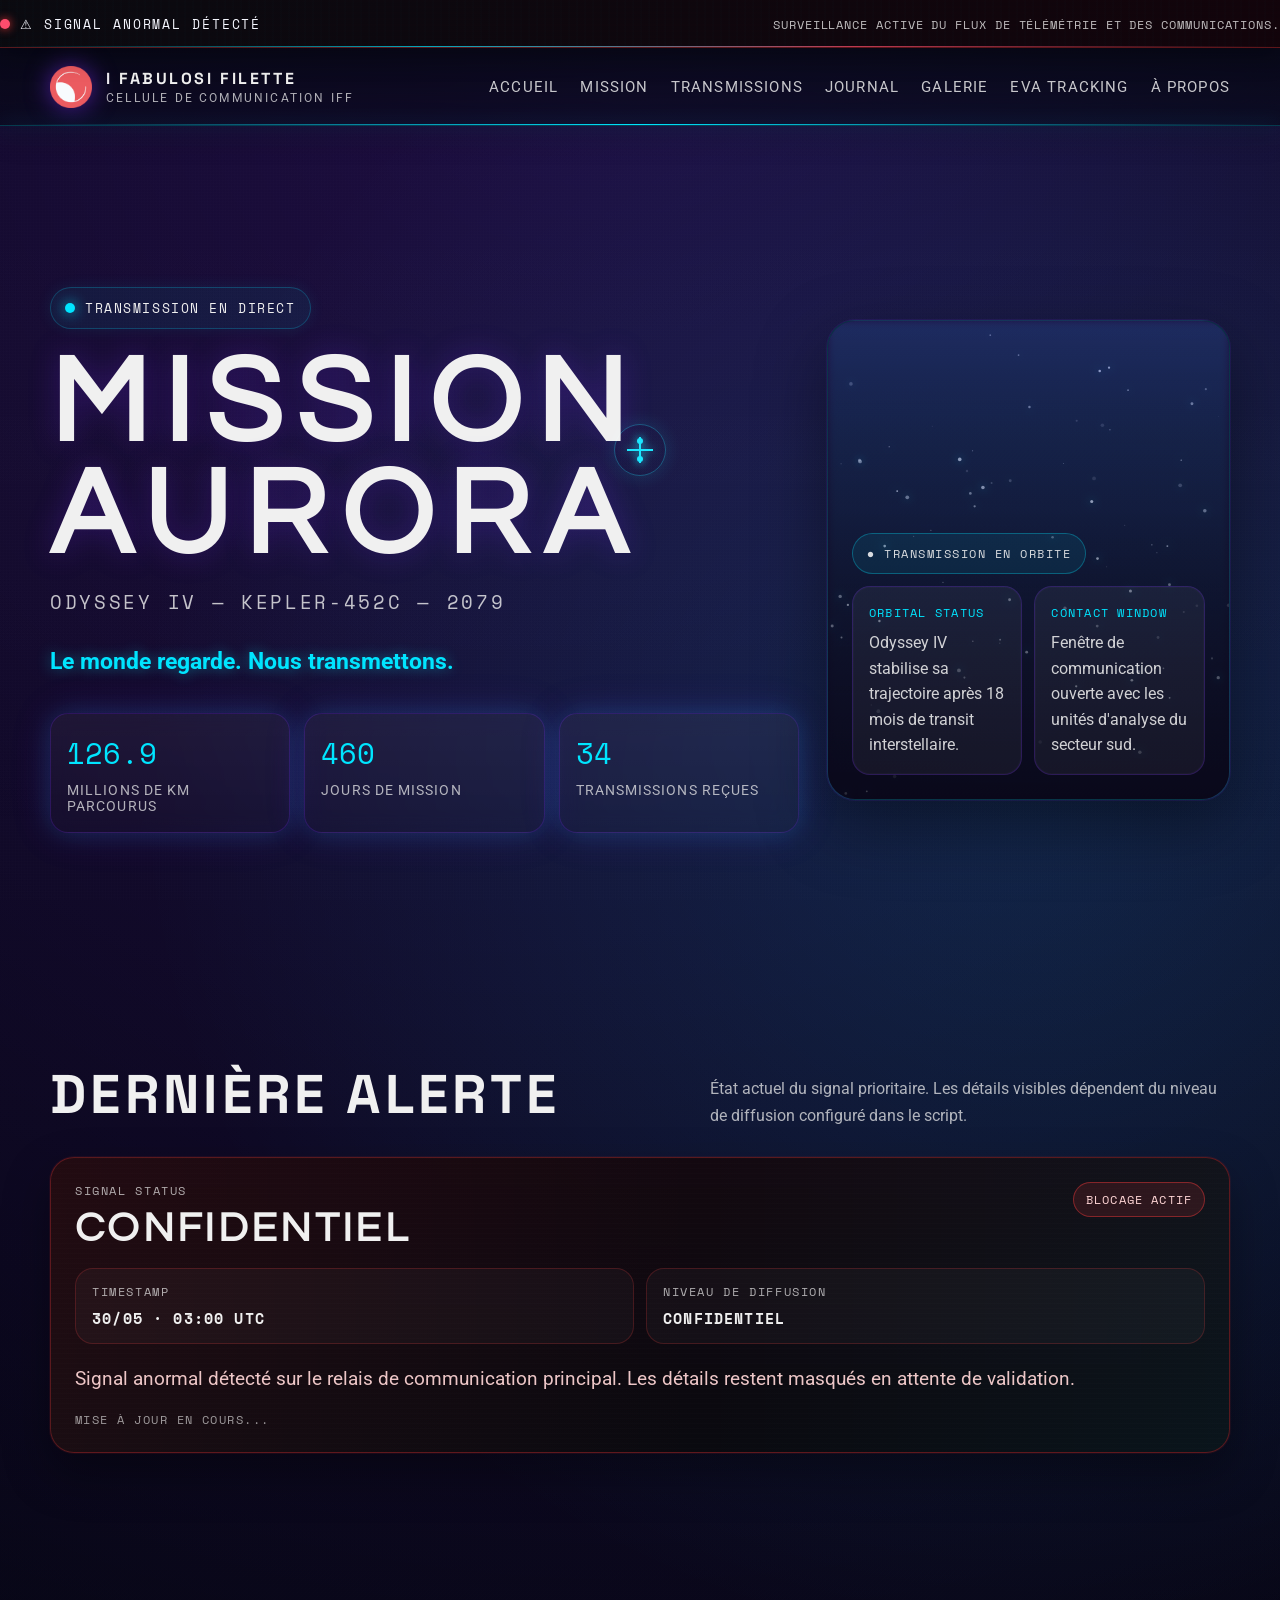
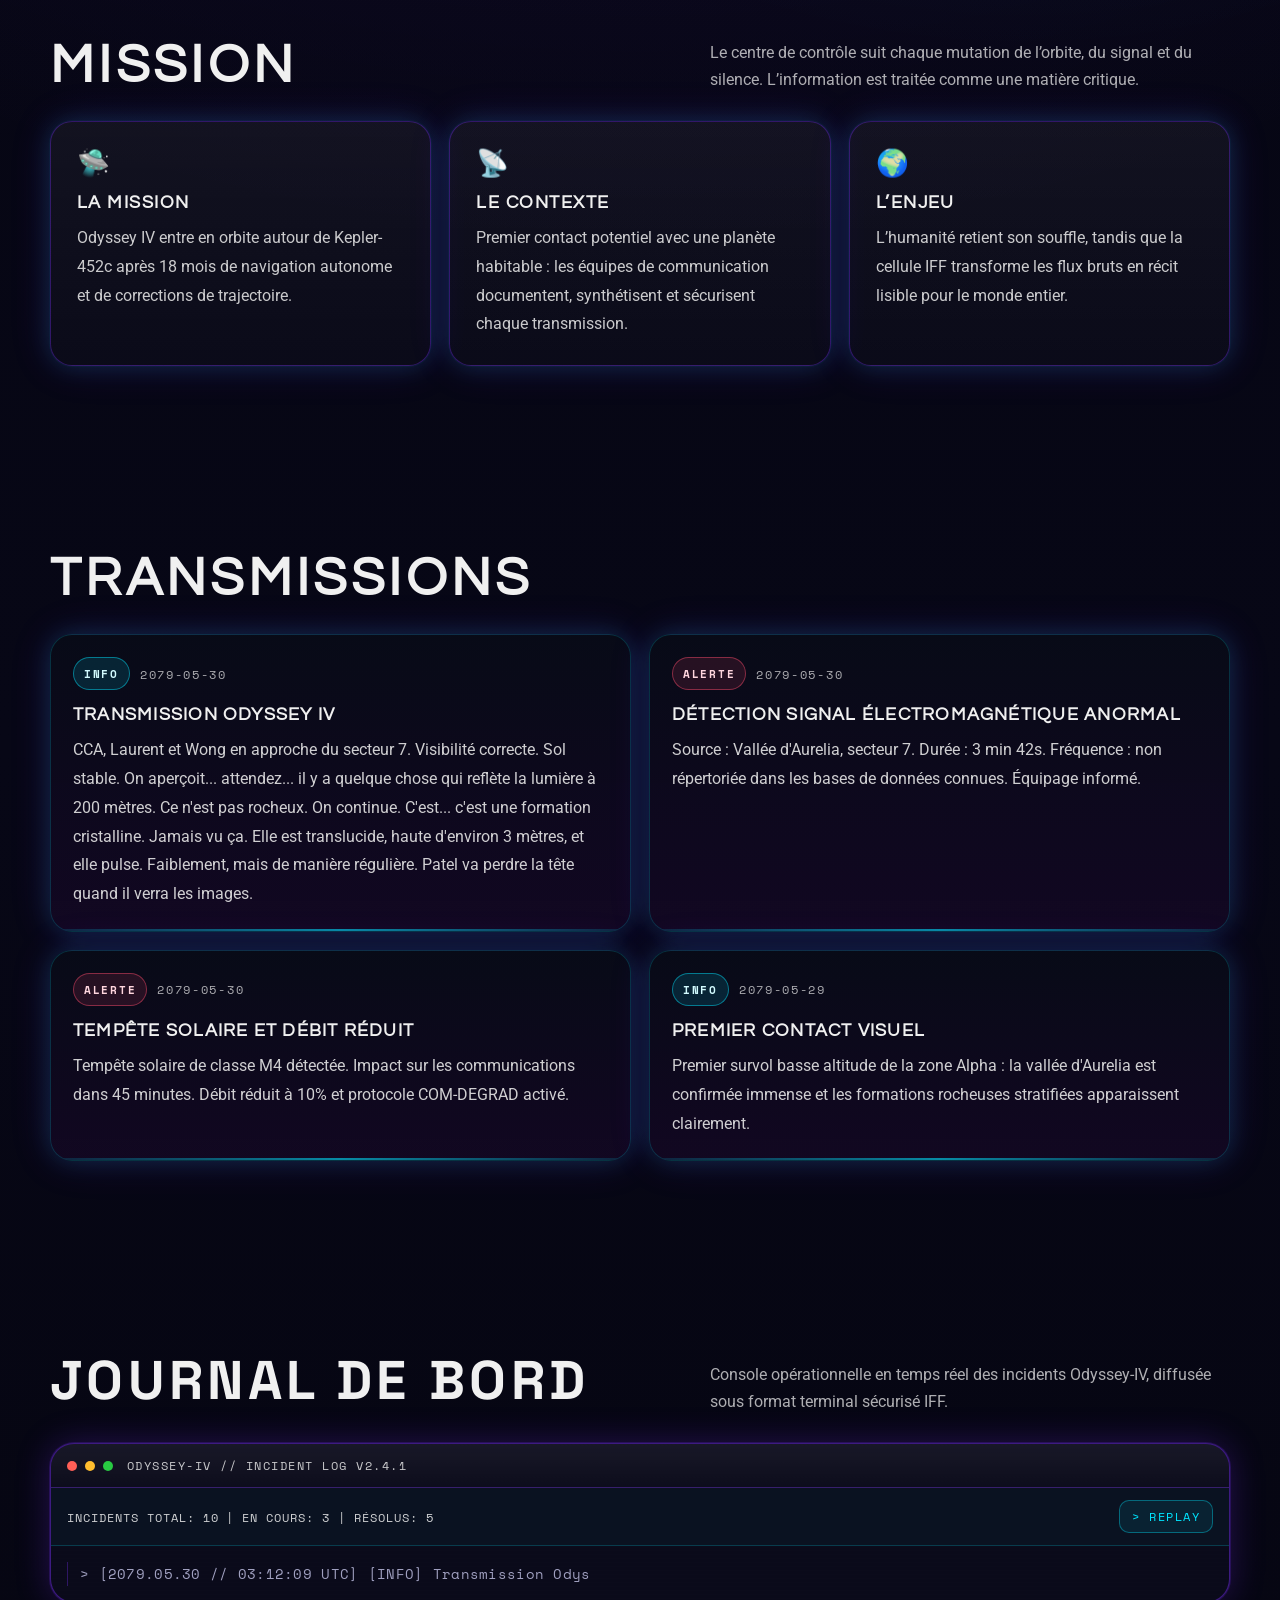
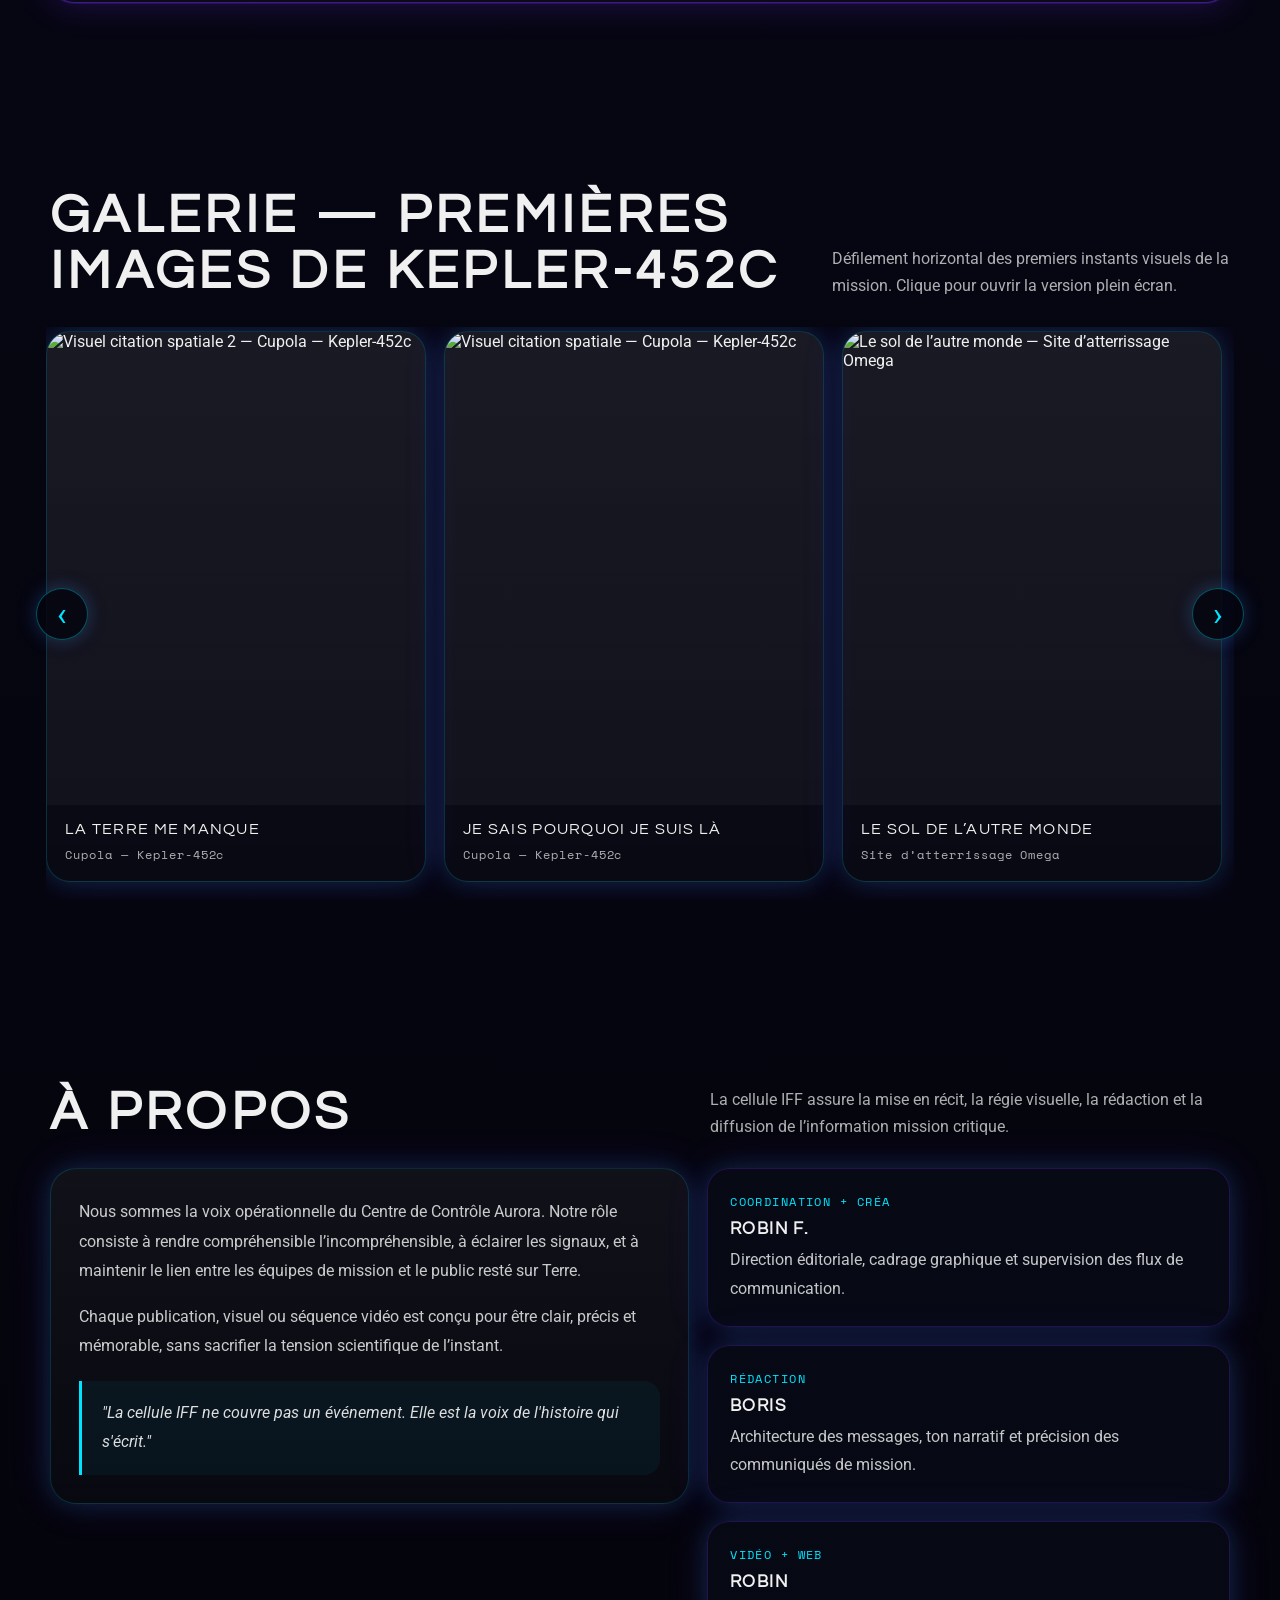
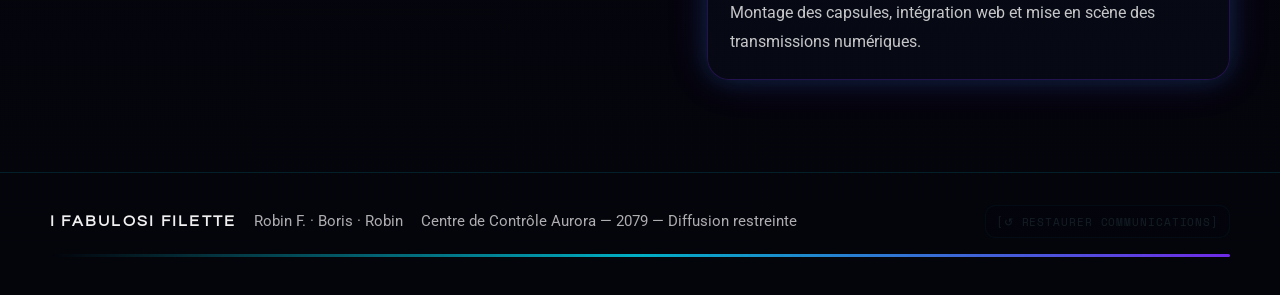
==== commit 0e55827e: "Add EVA tracking page and enhance styles for dashboard layout - Introduced a new HTML file for EVA t" ====
--- a/index.html
+++ b/index.html
@@ -77,6 +77,7 @@
         <a href="#transmissions">Transmissions</a>
         <a href="#journal">Journal</a>
         <a href="#galerie">Galerie</a>
+        <a href="eva-tracking.html">EVA Tracking</a>
         <a href="#apropos">À propos</a>
       </nav>
     </div>
--- a/style.css
+++ b/style.css
@@ -2073,6 +2073,401 @@
   border: 0;
 }
 
+.eva-page .section-heading h2,
+.eva-page .section-heading p,
+.eva-page .hero-subtitle,
+.eva-page .typewriter,
+.eva-page .eva-feed-item,
+.eva-page .eva-readout,
+.eva-page .eva-coords,
+.eva-page .eva-crew-tag {
+  font-family: var(--font-mono);
+}
+
+.eva-page .section-heading h2 {
+  font-family: var(--font-title);
+}
+
+.eva-page .section-heading p {
+  font-family: var(--font-body);
+}
+
+.eva-page {
+  --alert-banner-h: 0px;
+  --degraded-banner-h: 0px;
+}
+
+.eva-page .hero-panel {
+  min-height: 520px;
+}
+
+.eva-page .panel-grid {
+  grid-template-columns: 1fr;
+}
+
+.eva-page .panel-card {
+  background: rgba(255, 255, 255, 0.04);
+}
+
+.eva-shell {
+  padding: 26px;
+  border-radius: 28px;
+  border: 1px solid rgba(0, 229, 255, 0.18);
+  background: linear-gradient(180deg, rgba(9, 12, 24, 0.88), rgba(10, 10, 15, 0.94));
+  box-shadow: 0 0 0 1px rgba(123, 47, 255, 0.08), 0 24px 70px rgba(0, 0, 0, 0.38);
+}
+
+.eva-hero {
+  padding-top: 32px;
+}
+
+.eva-page .eyebrow {
+  border-color: rgba(0, 255, 136, 0.28);
+  background: rgba(0, 255, 136, 0.08);
+}
+
+.eva-page h1 {
+  font-size: clamp(3rem, 9vw, 6.8rem);
+}
+
+.eva-kicker {
+  margin-top: 12px;
+  color: rgba(240, 240, 240, 0.78);
+  text-transform: uppercase;
+  letter-spacing: 0.14em;
+}
+
+.eva-status-chip {
+  display: inline-flex;
+  align-items: center;
+  gap: 10px;
+  padding: 10px 14px;
+  border-radius: 999px;
+  border: 1px solid rgba(0, 255, 136, 0.34);
+  background: rgba(0, 255, 136, 0.08);
+  color: #d8ffe9;
+  font-family: var(--font-mono);
+  font-size: 0.78rem;
+  letter-spacing: 0.12em;
+  text-transform: uppercase;
+}
+
+.eva-status-chip.is-finished {
+  border-color: rgba(0, 229, 255, 0.34);
+  background: rgba(0, 229, 255, 0.08);
+  color: #d3fbff;
+}
+
+.eva-status-chip .status-dot {
+  width: 10px;
+  height: 10px;
+  border-radius: 50%;
+  background: #00ff88;
+  box-shadow: 0 0 12px rgba(0, 255, 136, 0.85);
+  animation: pulse 1.25s ease-in-out infinite;
+}
+
+.eva-status-chip.is-finished .status-dot {
+  background: var(--cyan);
+  box-shadow: 0 0 12px rgba(0, 229, 255, 0.85);
+}
+
+.eva-dashboard-grid {
+  display: grid;
+  grid-template-columns: repeat(4, minmax(0, 1fr));
+  gap: 18px;
+}
+
+.eva-summary-card {
+  padding: 20px;
+  border-radius: 22px;
+  border: 1px solid rgba(0, 229, 255, 0.16);
+  background: linear-gradient(180deg, rgba(255, 255, 255, 0.05), rgba(255, 255, 255, 0.02));
+  box-shadow: var(--shadow);
+}
+
+.eva-summary-label {
+  display: block;
+  margin-bottom: 10px;
+  color: rgba(240, 240, 240, 0.68);
+  font-size: 0.72rem;
+  letter-spacing: 0.14em;
+  text-transform: uppercase;
+}
+
+.eva-summary-value {
+  margin: 0;
+  font-family: var(--font-title);
+  font-size: clamp(1.2rem, 2.4vw, 1.65rem);
+  letter-spacing: 0.08em;
+  text-transform: uppercase;
+}
+
+.eva-status-bar {
+  display: grid;
+  gap: 12px;
+}
+
+.eva-status-track {
+  width: 100%;
+  height: 12px;
+  border-radius: 999px;
+  overflow: hidden;
+  border: 1px solid rgba(0, 229, 255, 0.18);
+  background: rgba(255, 255, 255, 0.03);
+}
+
+.eva-status-track-fill {
+  width: 68%;
+  height: 100%;
+  border-radius: inherit;
+  background: linear-gradient(90deg, rgba(0, 255, 136, 0.9), rgba(0, 229, 255, 0.9));
+  box-shadow: 0 0 14px rgba(0, 255, 136, 0.38);
+  animation: evaBarPulse 2.2s ease-in-out infinite;
+}
+
+@keyframes evaBarPulse {
+  0%, 100% { filter: saturate(1); }
+  50% { filter: saturate(1.3) brightness(1.12); }
+}
+
+.eva-dashboard-layout {
+  display: grid;
+  grid-template-columns: minmax(0, 1.2fr) minmax(320px, 0.8fr);
+  gap: 20px;
+  align-items: start;
+}
+
+.eva-feed-shell {
+  border-radius: 24px;
+  border: 1px solid rgba(0, 229, 255, 0.22);
+  background: linear-gradient(180deg, rgba(8, 9, 21, 0.9), rgba(10, 10, 20, 0.96));
+  box-shadow: 0 0 0 1px rgba(0, 229, 255, 0.06), 0 20px 48px rgba(0, 0, 0, 0.34);
+  overflow: hidden;
+}
+
+.eva-feed-header,
+.eva-map-header,
+.eva-media-header {
+  padding: 14px 18px;
+  border-bottom: 1px solid rgba(0, 229, 255, 0.14);
+  background: rgba(0, 229, 255, 0.04);
+}
+
+.eva-feed-header h3,
+.eva-map-header h3,
+.eva-media-header h3 {
+  margin: 0;
+  font-family: var(--font-title);
+  font-size: 1.05rem;
+  letter-spacing: 0.1em;
+  text-transform: uppercase;
+}
+
+.eva-feed-header p,
+.eva-map-header p,
+.eva-media-header p {
+  margin: 8px 0 0;
+  color: rgba(240, 240, 240, 0.72);
+  font-size: 0.82rem;
+  letter-spacing: 0.08em;
+  text-transform: uppercase;
+}
+
+.eva-feed-list {
+  max-height: 420px;
+  overflow: auto;
+  padding: 18px;
+  display: grid;
+  gap: 14px;
+}
+
+.eva-feed-item {
+  padding: 14px 16px;
+  border-radius: 18px;
+  border: 1px solid rgba(123, 47, 255, 0.2);
+  background: rgba(255, 255, 255, 0.03);
+}
+
+.eva-feed-item .time {
+  color: var(--cyan);
+  font-size: 0.72rem;
+  letter-spacing: 0.14em;
+  text-transform: uppercase;
+}
+
+.eva-feed-item .message {
+  margin: 8px 0 0;
+  color: rgba(240, 240, 240, 0.9);
+  line-height: 1.7;
+}
+
+.eva-feed-item .source {
+  display: block;
+  margin-top: 10px;
+  color: rgba(240, 240, 240, 0.62);
+  font-size: 0.74rem;
+  letter-spacing: 0.08em;
+  text-transform: uppercase;
+}
+
+.eva-map-layout {
+  display: grid;
+  grid-template-columns: minmax(0, 1fr) 280px;
+  gap: 18px;
+  align-items: stretch;
+}
+
+.eva-map-shell {
+  padding: 0;
+  overflow: hidden;
+}
+
+.eva-map-stage {
+  position: relative;
+  min-height: 320px;
+  padding: 18px;
+  background:
+    radial-gradient(circle at center, rgba(0, 255, 136, 0.1), transparent 46%),
+    linear-gradient(180deg, rgba(5, 5, 16, 0.92), rgba(10, 10, 20, 0.96));
+}
+
+.eva-map-grid {
+  position: absolute;
+  inset: 18px;
+  border-radius: 18px;
+  background-image:
+    linear-gradient(rgba(0, 229, 255, 0.16) 1px, transparent 1px),
+    linear-gradient(90deg, rgba(0, 229, 255, 0.16) 1px, transparent 1px);
+  background-size: 28px 28px;
+  background-color: rgba(255, 255, 255, 0.02);
+  border: 1px solid rgba(0, 229, 255, 0.14);
+  box-shadow: inset 0 0 0 1px rgba(0, 255, 136, 0.06);
+}
+
+.eva-map-grid::before,
+.eva-map-grid::after {
+  content: "";
+  position: absolute;
+  inset: 0;
+  background: linear-gradient(90deg, transparent 49.6%, rgba(0, 255, 136, 0.26) 50%, transparent 50.4%);
+  opacity: 0.5;
+}
+
+.eva-map-grid::after {
+  background: linear-gradient(180deg, transparent 49.6%, rgba(0, 229, 255, 0.24) 50%, transparent 50.4%);
+}
+
+.eva-map-marker {
+  position: absolute;
+  left: 64%;
+  top: 38%;
+  width: 18px;
+  height: 18px;
+  border-radius: 50%;
+  background: #00ff88;
+  box-shadow: 0 0 0 10px rgba(0, 255, 136, 0.14), 0 0 28px rgba(0, 255, 136, 0.8);
+  transform: translate(-50%, -50%);
+  animation: pulse 1.25s ease-in-out infinite;
+}
+
+.eva-map-marker::before {
+  content: "";
+  position: absolute;
+  inset: -12px;
+  border-radius: 50%;
+  border: 1px solid rgba(0, 255, 136, 0.32);
+  animation: evaRing 2.6s linear infinite;
+}
+
+@keyframes evaRing {
+  from { transform: scale(0.8); opacity: 0.9; }
+  to { transform: scale(1.4); opacity: 0; }
+}
+
+.eva-map-panel {
+  display: grid;
+  gap: 16px;
+}
+
+.eva-coords,
+.eva-readout {
+  padding: 18px;
+  border-radius: 22px;
+  border: 1px solid rgba(0, 229, 255, 0.16);
+  background: rgba(255, 255, 255, 0.03);
+  box-shadow: var(--shadow);
+}
+
+.eva-coords .label,
+.eva-readout .label {
+  display: block;
+  margin-bottom: 8px;
+  color: rgba(240, 240, 240, 0.66);
+  font-size: 0.72rem;
+  letter-spacing: 0.14em;
+  text-transform: uppercase;
+}
+
+.eva-coords .value,
+.eva-readout .value {
+  color: var(--cyan);
+  font-size: 0.92rem;
+  line-height: 1.7;
+  letter-spacing: 0.08em;
+  text-transform: uppercase;
+}
+
+.eva-media-grid {
+  display: grid;
+  grid-template-columns: repeat(4, minmax(0, 1fr));
+  gap: 18px;
+}
+
+.eva-media-grid .gallery-card {
+  flex: initial;
+}
+
+.eva-media-grid .gallery-media {
+  aspect-ratio: 1 / 1;
+}
+
+.eva-data-grid {
+  display: grid;
+  grid-template-columns: repeat(3, minmax(0, 1fr));
+  gap: 18px;
+}
+
+.eva-readout {
+  min-height: 128px;
+}
+
+.eva-readout .value {
+  font-family: var(--font-mono);
+  font-size: 1rem;
+}
+
+.eva-readout.is-highlighted {
+  border-color: rgba(0, 255, 136, 0.4);
+  box-shadow: 0 0 0 1px rgba(0, 255, 136, 0.12), 0 24px 48px rgba(0, 0, 0, 0.32);
+}
+
+.eva-crew-list {
+  display: flex;
+  flex-wrap: wrap;
+  gap: 12px;
+}
+
+.eva-crew-tag {
+  padding: 10px 12px;
+  border-radius: 999px;
+  border: 1px solid rgba(0, 229, 255, 0.18);
+  background: rgba(0, 229, 255, 0.06);
+  color: rgba(240, 240, 240, 0.9);
+  letter-spacing: 0.08em;
+  text-transform: uppercase;
+}
+
 @media (max-width: 980px) {
   .hero-grid,
   .about-grid,
@@ -2093,6 +2488,17 @@
 
   .gallery-card {
     flex-basis: clamp(240px, 72vw, 360px);
+  }
+
+  .eva-dashboard-grid,
+  .eva-data-grid,
+  .eva-media-grid {
+    grid-template-columns: repeat(2, minmax(0, 1fr));
+  }
+
+  .eva-dashboard-layout,
+  .eva-map-layout {
+    grid-template-columns: 1fr;
   }
 }
 
@@ -2166,6 +2572,16 @@
     grid-template-columns: 1fr;
   }
 
+  .eva-dashboard-grid,
+  .eva-data-grid,
+  .eva-media-grid {
+    grid-template-columns: 1fr;
+  }
+
+  .eva-map-stage {
+    min-height: 260px;
+  }
+
   .panel-grid {
     grid-template-columns: 1fr;
   }
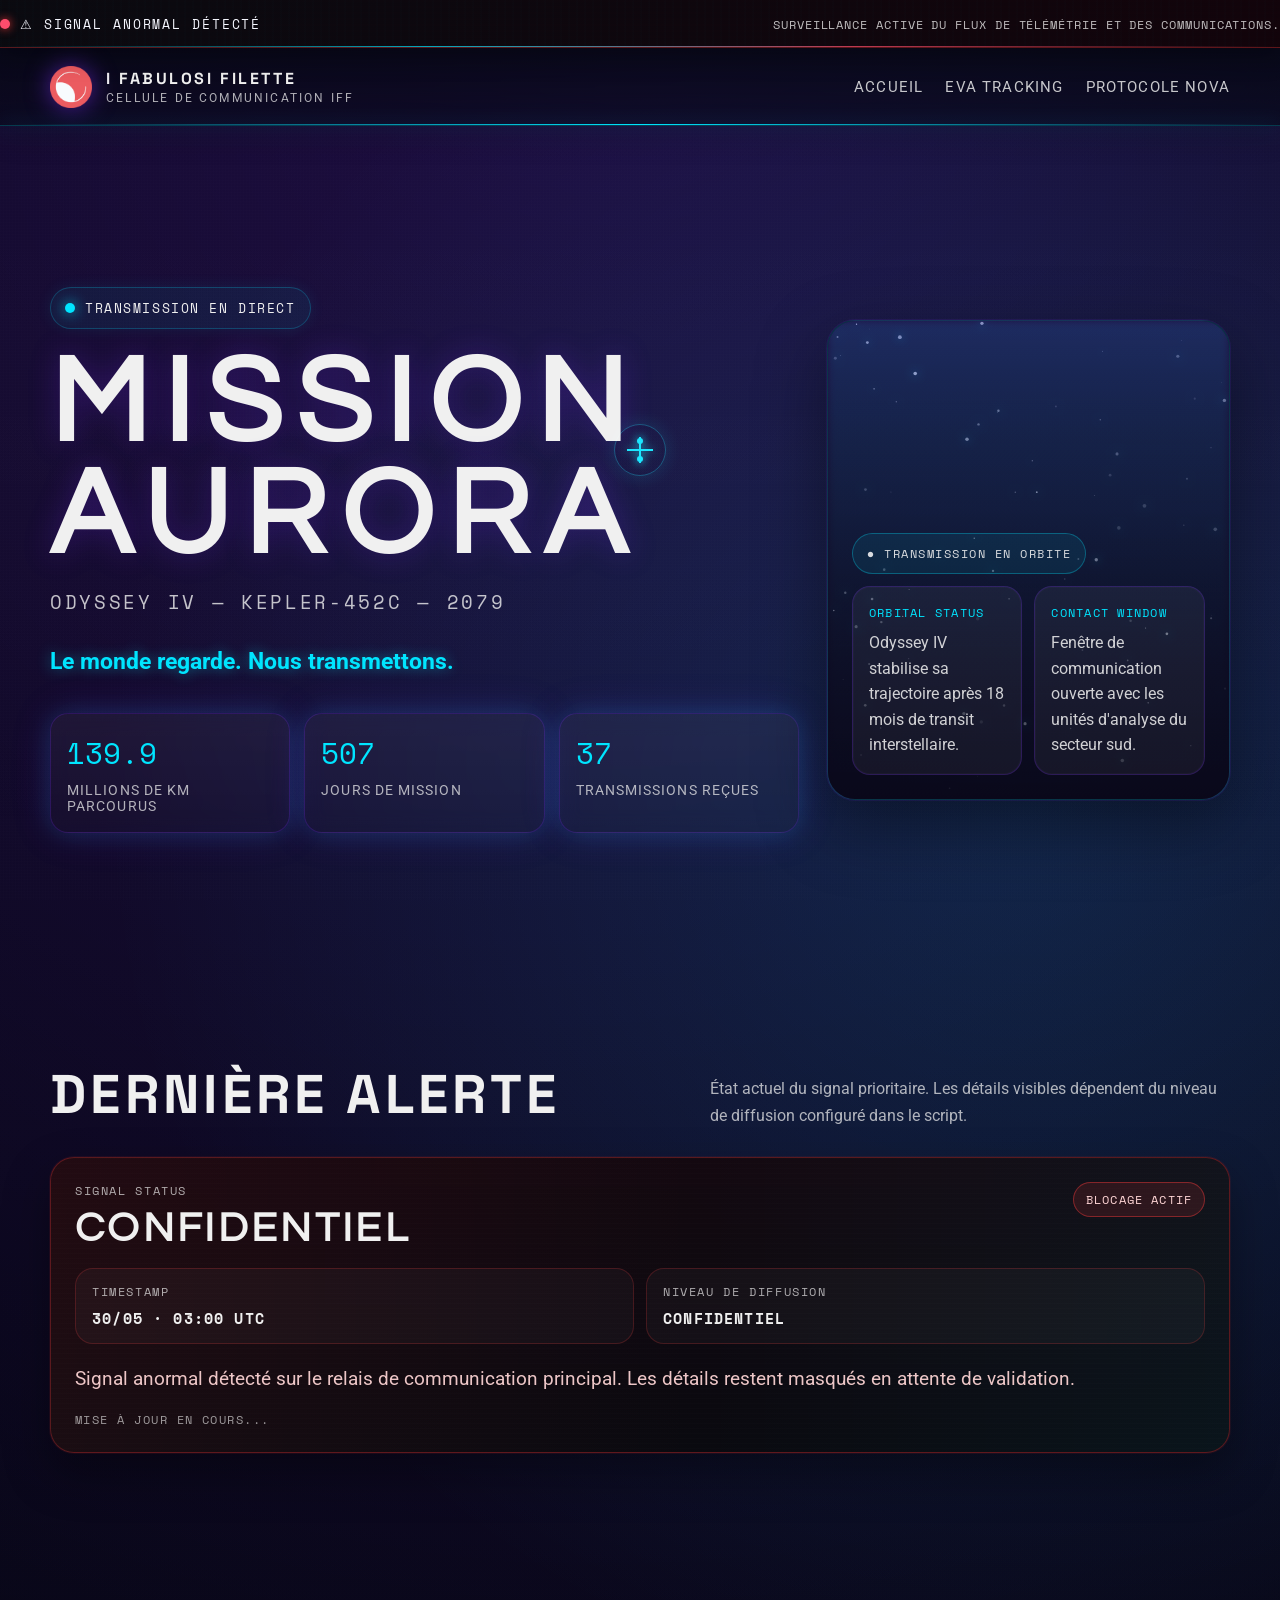
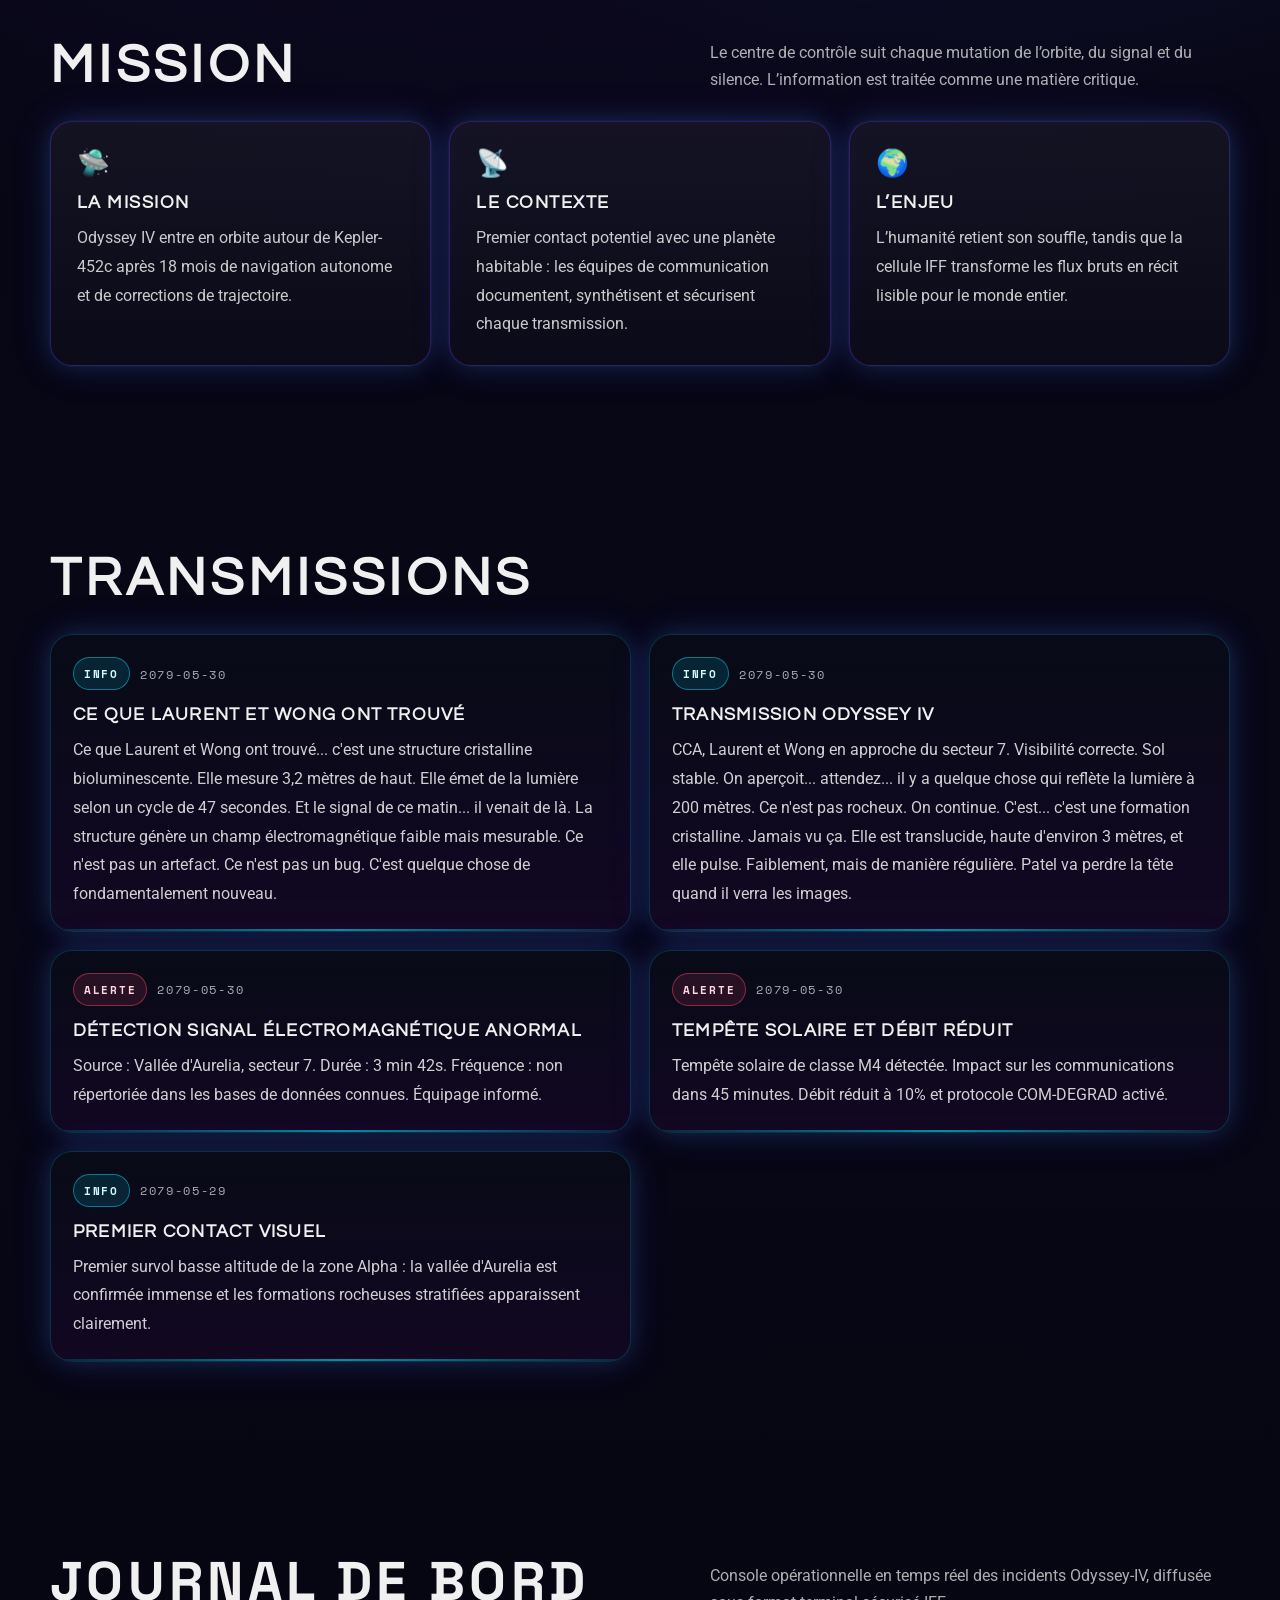
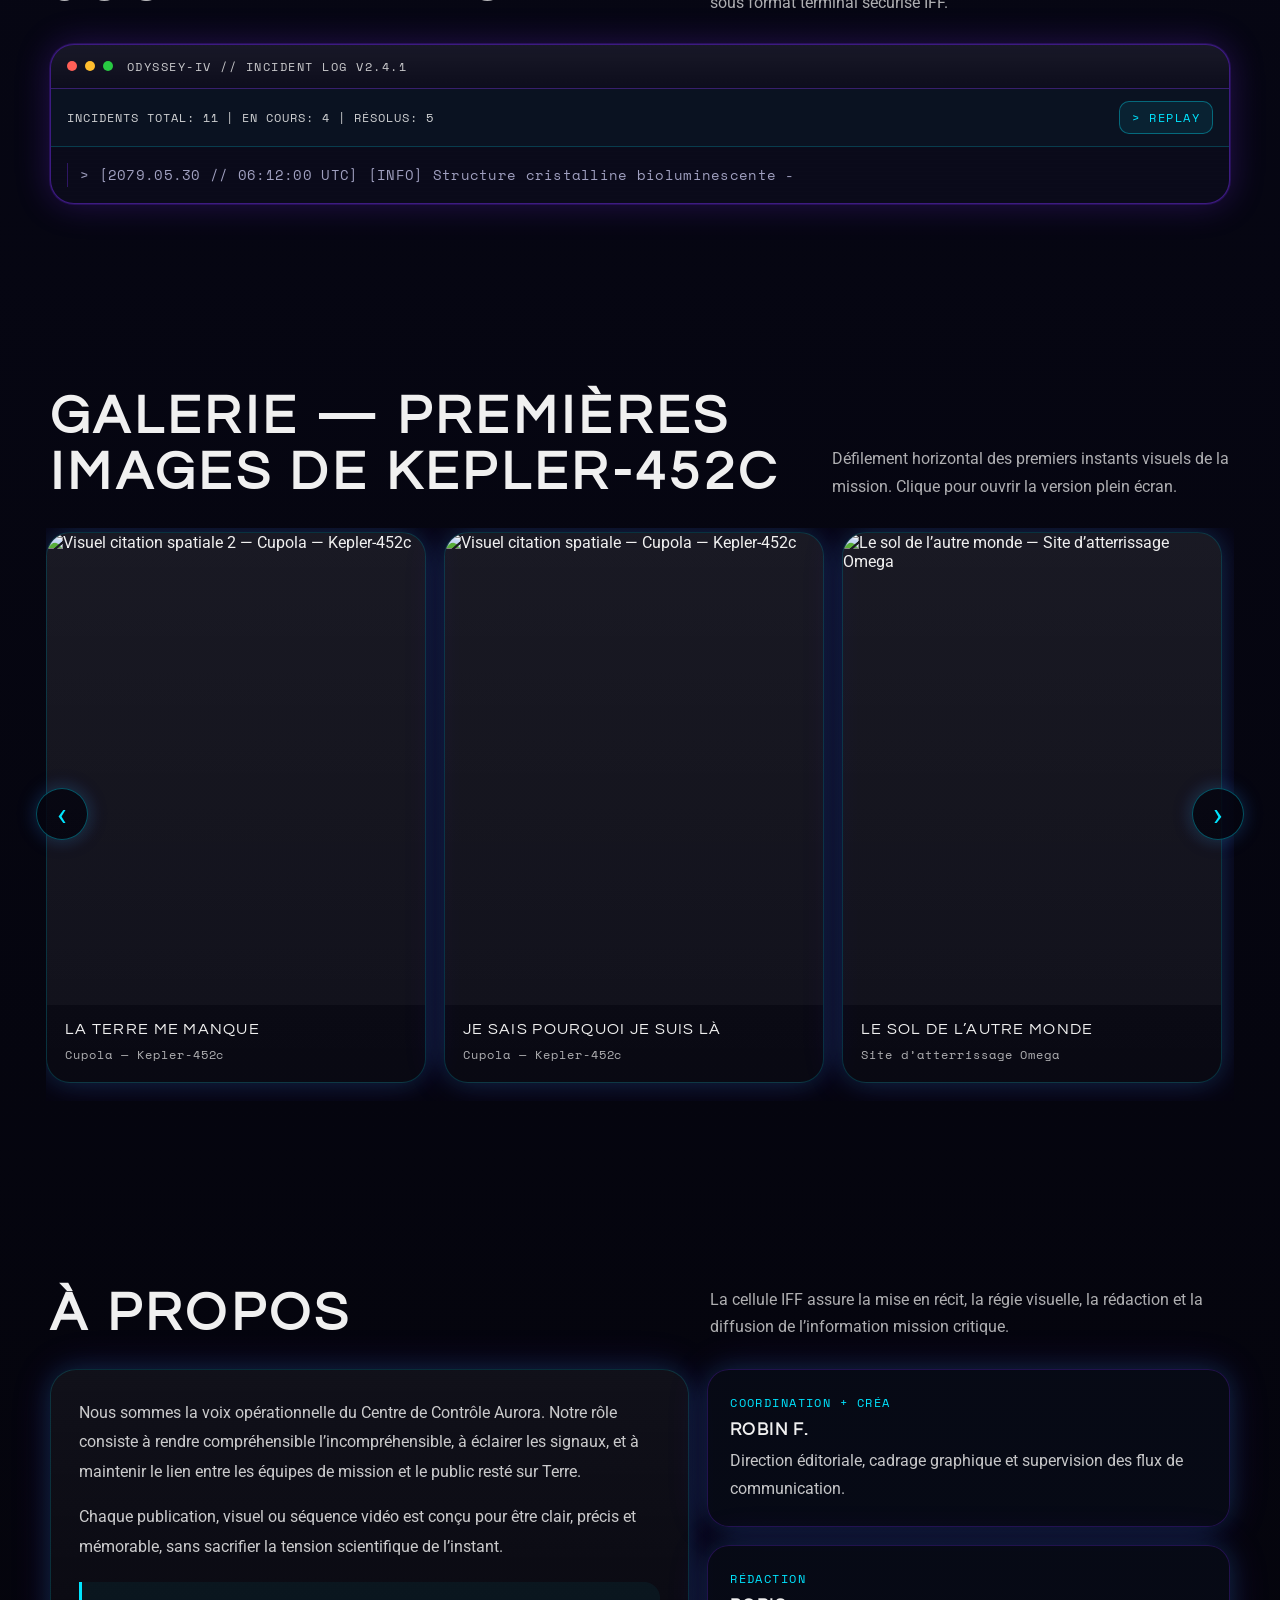
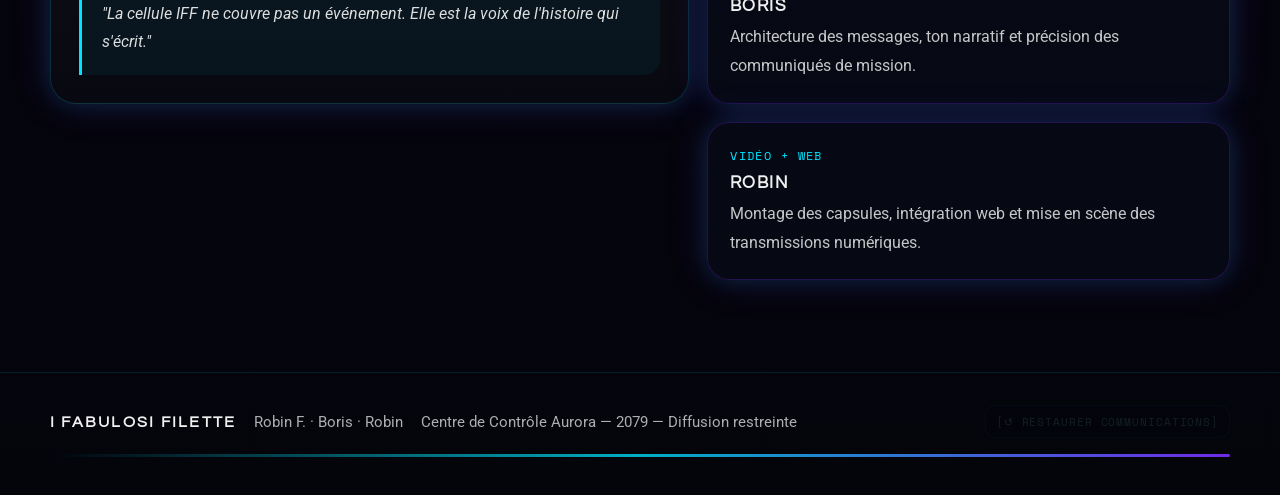
==== commit 6e98909c: "feat: add nova discovery page with interactive elements and data visualization - Created nova-discov" ====
--- a/index.html
+++ b/index.html
@@ -72,13 +72,9 @@
       </button>
 
       <nav class="nav" id="siteNav">
-        <a href="#accueil">Accueil</a>
-        <a href="#mission">Mission</a>
-        <a href="#transmissions">Transmissions</a>
-        <a href="#journal">Journal</a>
-        <a href="#galerie">Galerie</a>
+        <a href="index.html">Accueil</a>
         <a href="eva-tracking.html">EVA Tracking</a>
-        <a href="#apropos">À propos</a>
+        <a href="nova-discovery.html">Protocole NOVA</a>
       </nav>
     </div>
   </header>
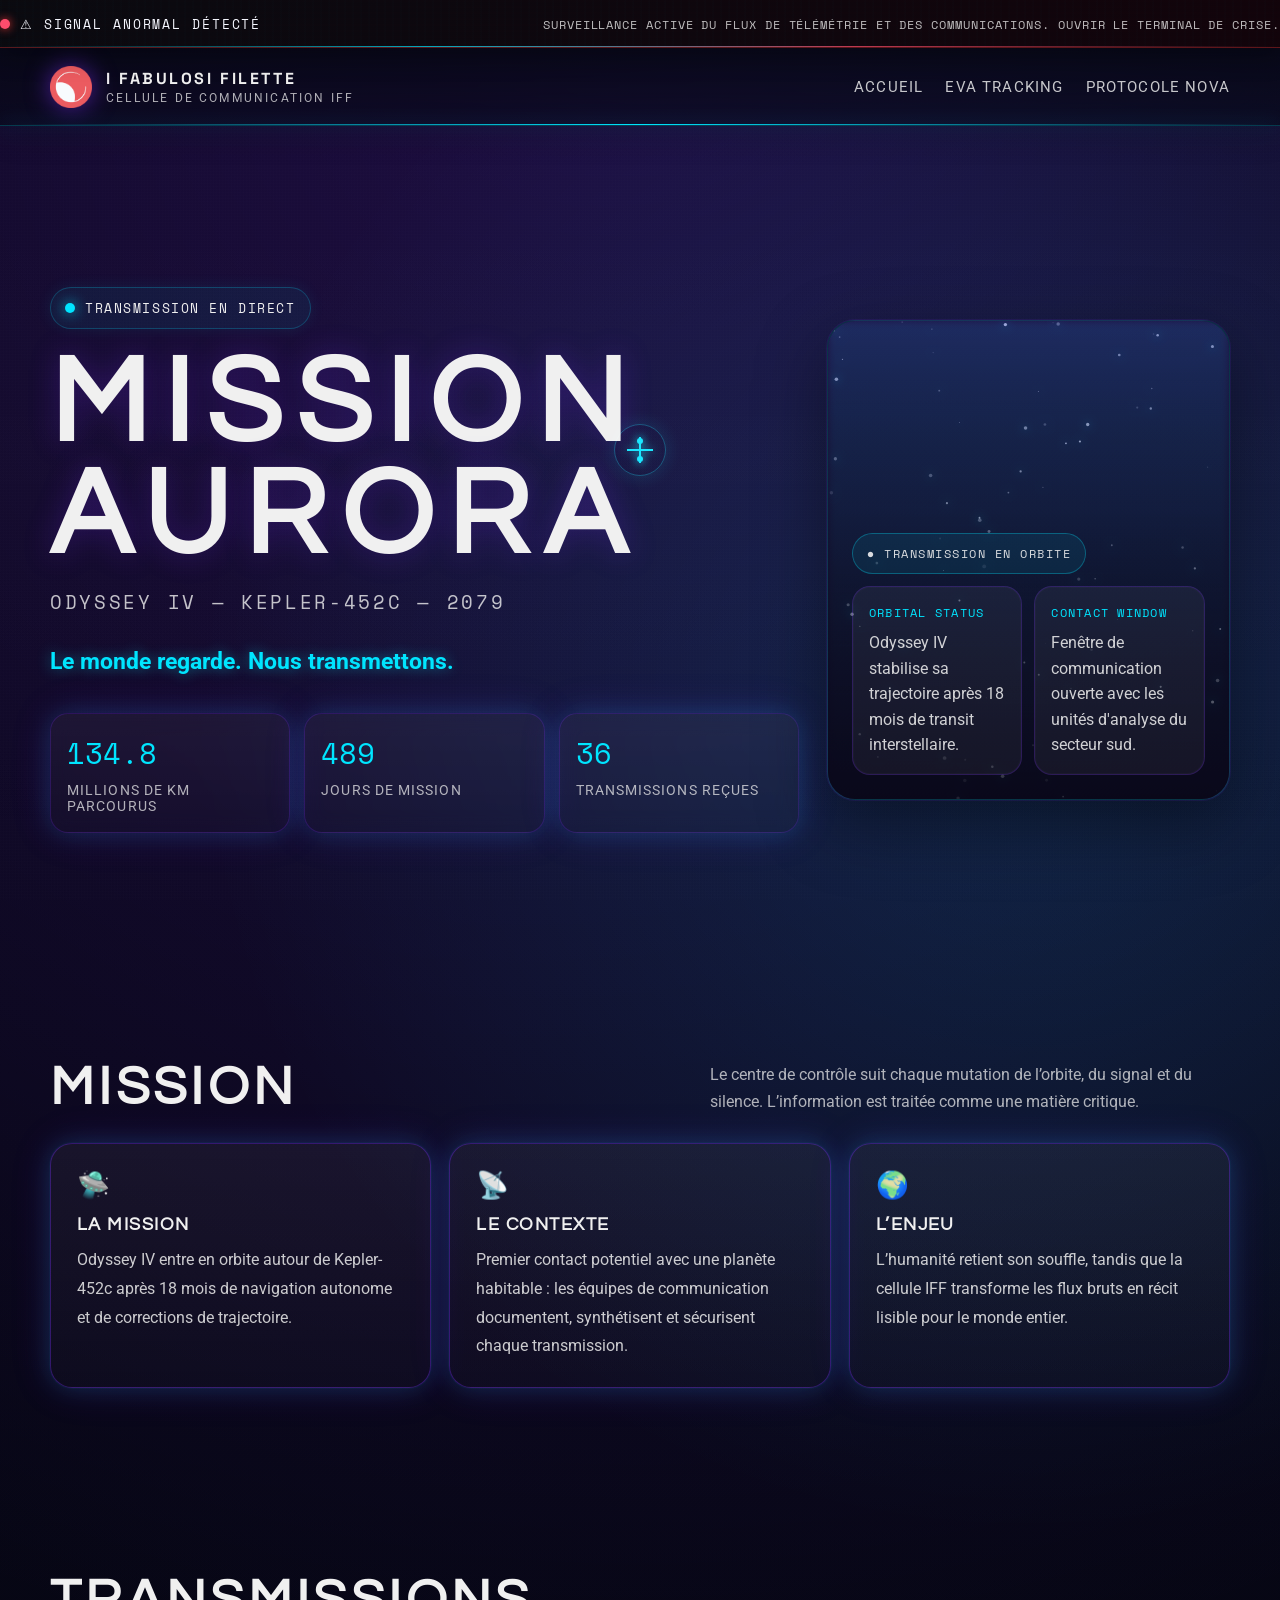
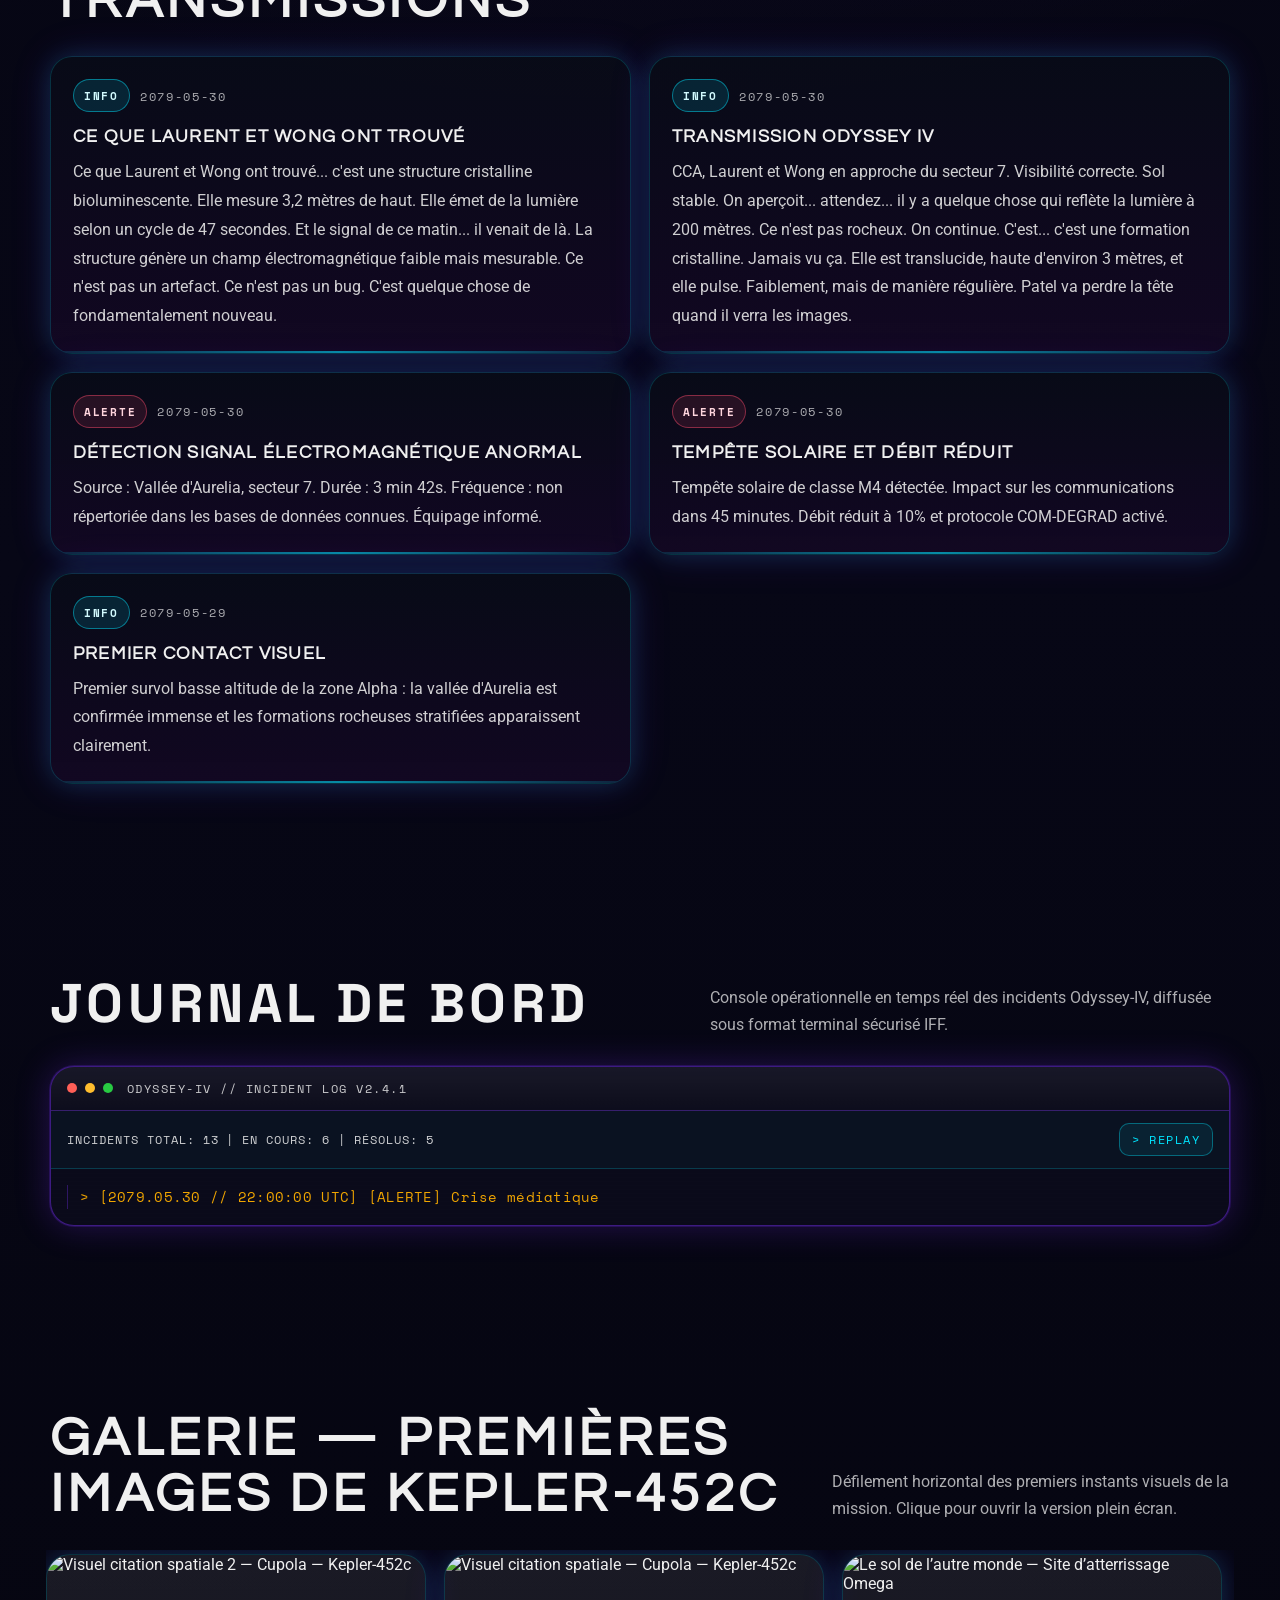
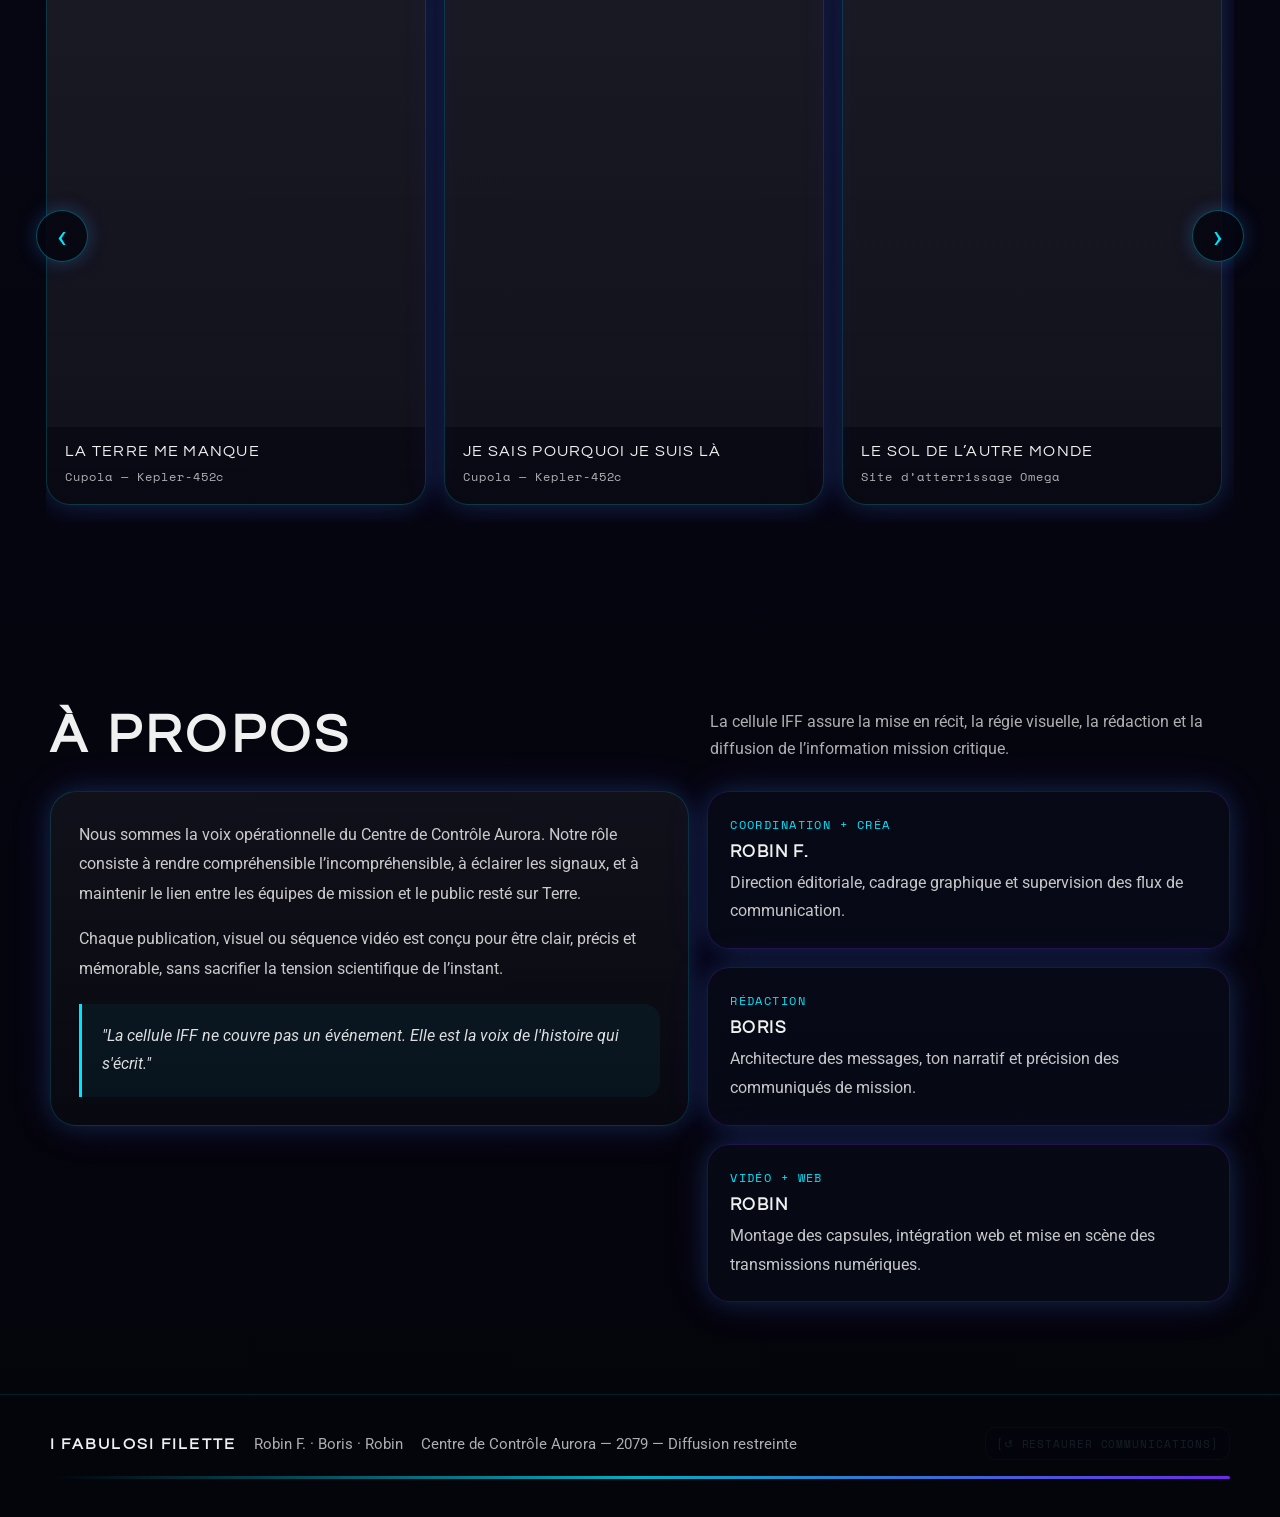
==== commit 74b26244: "feat: ajouter un lien dans la bannière d'alerte et mettre à jour le style pour l'accessibilité feat:" ====
--- a/index.html
+++ b/index.html
@@ -13,13 +13,15 @@
 </head>
 <body>
   <div class="alert-banner" id="alertBanner" aria-live="polite">
-    <div class="alert-banner-inner container">
-      <span class="alert-banner-label">
-        <span class="alert-banner-dot" aria-hidden="true"></span>
-        ⚠ SIGNAL ANORMAL DÉTECTÉ
-      </span>
-      <span class="alert-banner-copy">Surveillance active du flux de télémétrie et des communications.</span>
-    </div>
+    <a class="alert-banner-link" href="crisis-terminal.html" aria-label="Ouvrir le terminal de crise CCA">
+      <div class="alert-banner-inner container">
+        <span class="alert-banner-label">
+          <span class="alert-banner-dot" aria-hidden="true"></span>
+          ⚠ SIGNAL ANORMAL DÉTECTÉ
+        </span>
+        <span class="alert-banner-copy">Surveillance active du flux de télémétrie et des communications. Ouvrir le terminal de crise.</span>
+      </div>
+    </a>
   </div>
 
   <div class="degraded-banner" id="degradedBanner" aria-live="polite" aria-hidden="true">
@@ -120,41 +122,6 @@
             </div>
           </div>
         </aside>
-      </div>
-    </section>
-
-    <section class="section alert-section" id="derniere-alerte">
-      <div class="container scroll-reveal">
-        <div class="section-heading">
-          <h2>Dernière alerte</h2>
-          <p>État actuel du signal prioritaire. Les détails visibles dépendent du niveau de diffusion configuré dans le script.</p>
-        </div>
-
-        <article class="alert-card" id="alertCard">
-          <div class="alert-card-top">
-            <div>
-              <span class="alert-card-label">Signal status</span>
-              <h3 id="alertStatus">CONFIDENTIEL</h3>
-            </div>
-            <div class="alert-card-chip" id="alertModeChip">BLOCAGE ACTIF</div>
-          </div>
-
-          <div class="alert-card-grid">
-            <div class="alert-field">
-              <span class="alert-field-label">Timestamp</span>
-              <strong id="alertTimestamp">30/05 · 03:00 UTC</strong>
-            </div>
-            <div class="alert-field">
-              <span class="alert-field-label">Niveau de diffusion</span>
-              <strong id="alertVisibility">CONFIDENTIEL</strong>
-            </div>
-          </div>
-
-          <div class="alert-description" id="alertDescription"></div>
-          <div class="alert-full-details" id="alertFullDetails" hidden></div>
-
-          <div class="alert-placeholder">MISE À JOUR EN COURS...</div>
-        </article>
       </div>
     </section>
 
--- a/style.css
+++ b/style.css
@@ -400,6 +400,18 @@
   gap: 16px;
   width: 100%;
   min-width: 0;
+}
+
+.alert-banner-link {
+  display: flex;
+  width: 100%;
+  text-decoration: none;
+  color: inherit;
+}
+
+.alert-banner-link:focus-visible {
+  outline: 2px solid rgba(0, 229, 255, 0.8);
+  outline-offset: -2px;
 }
 
 .alert-banner-label {
